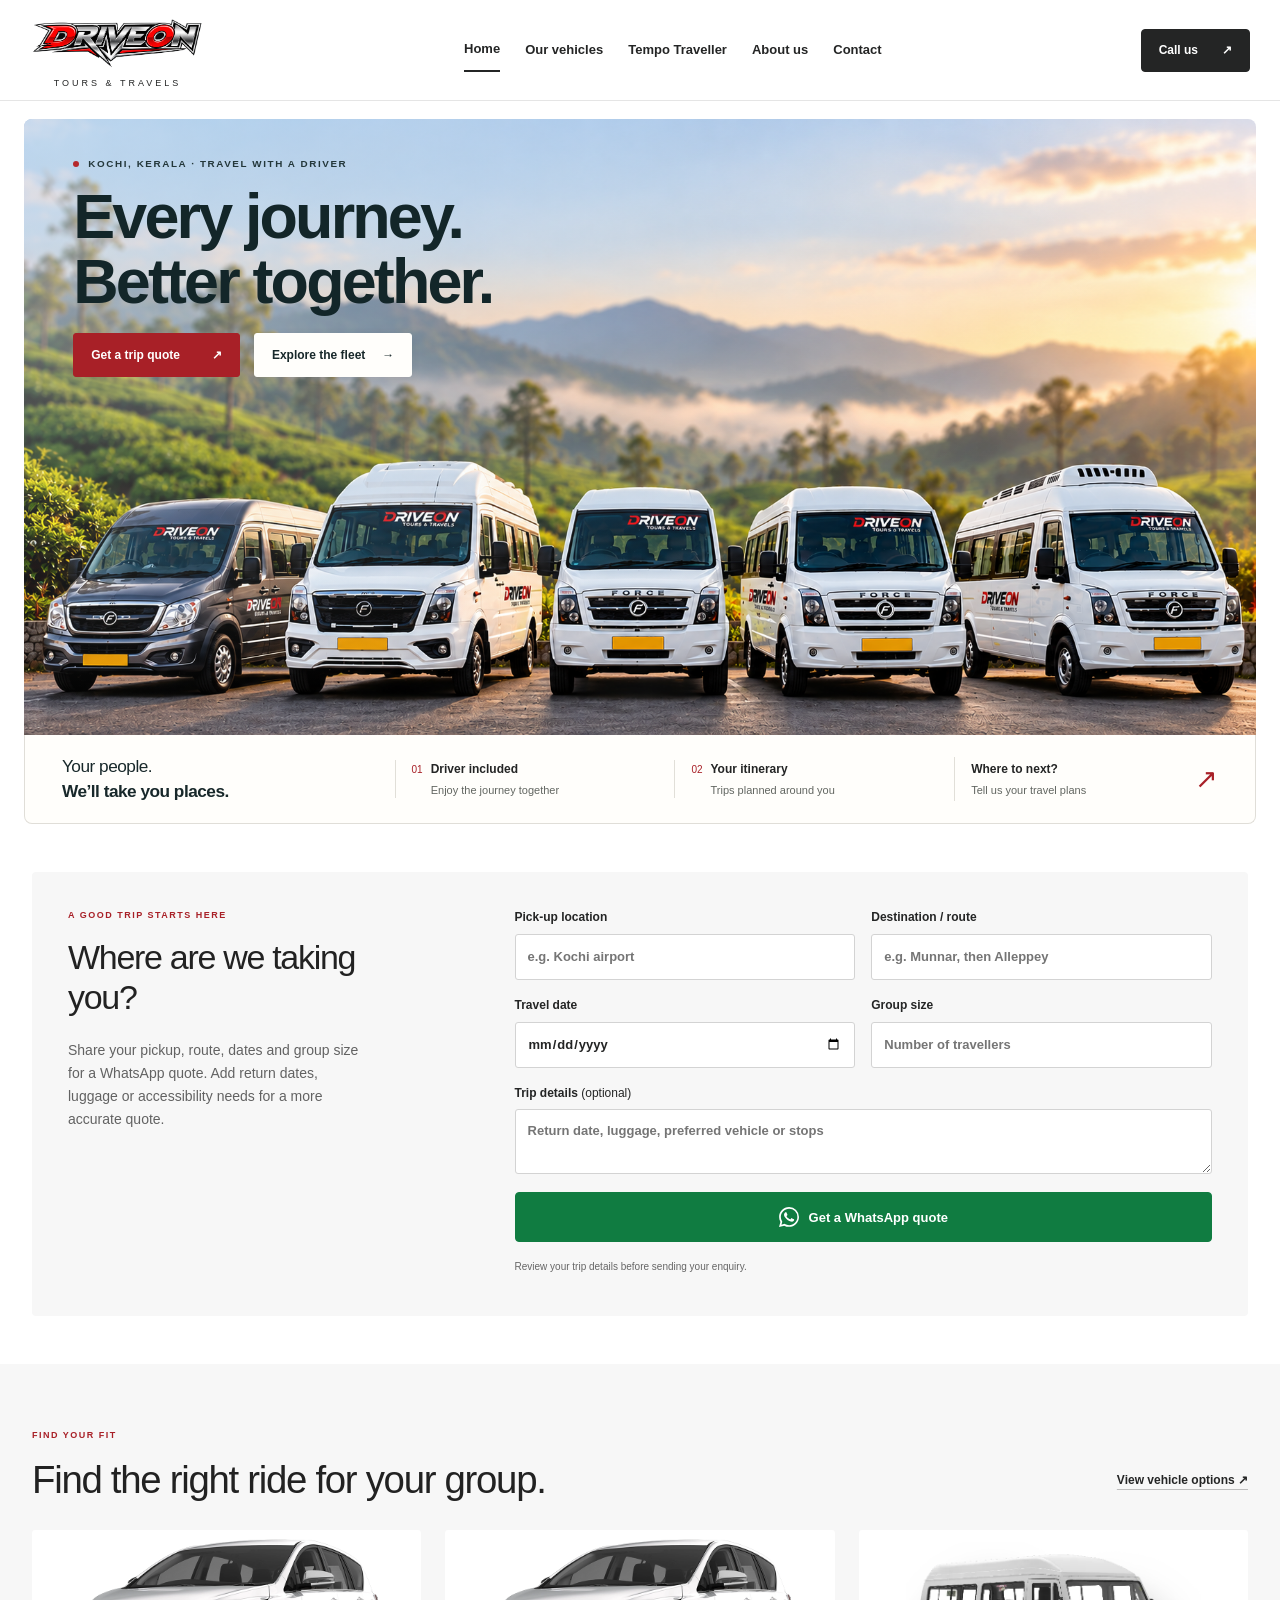
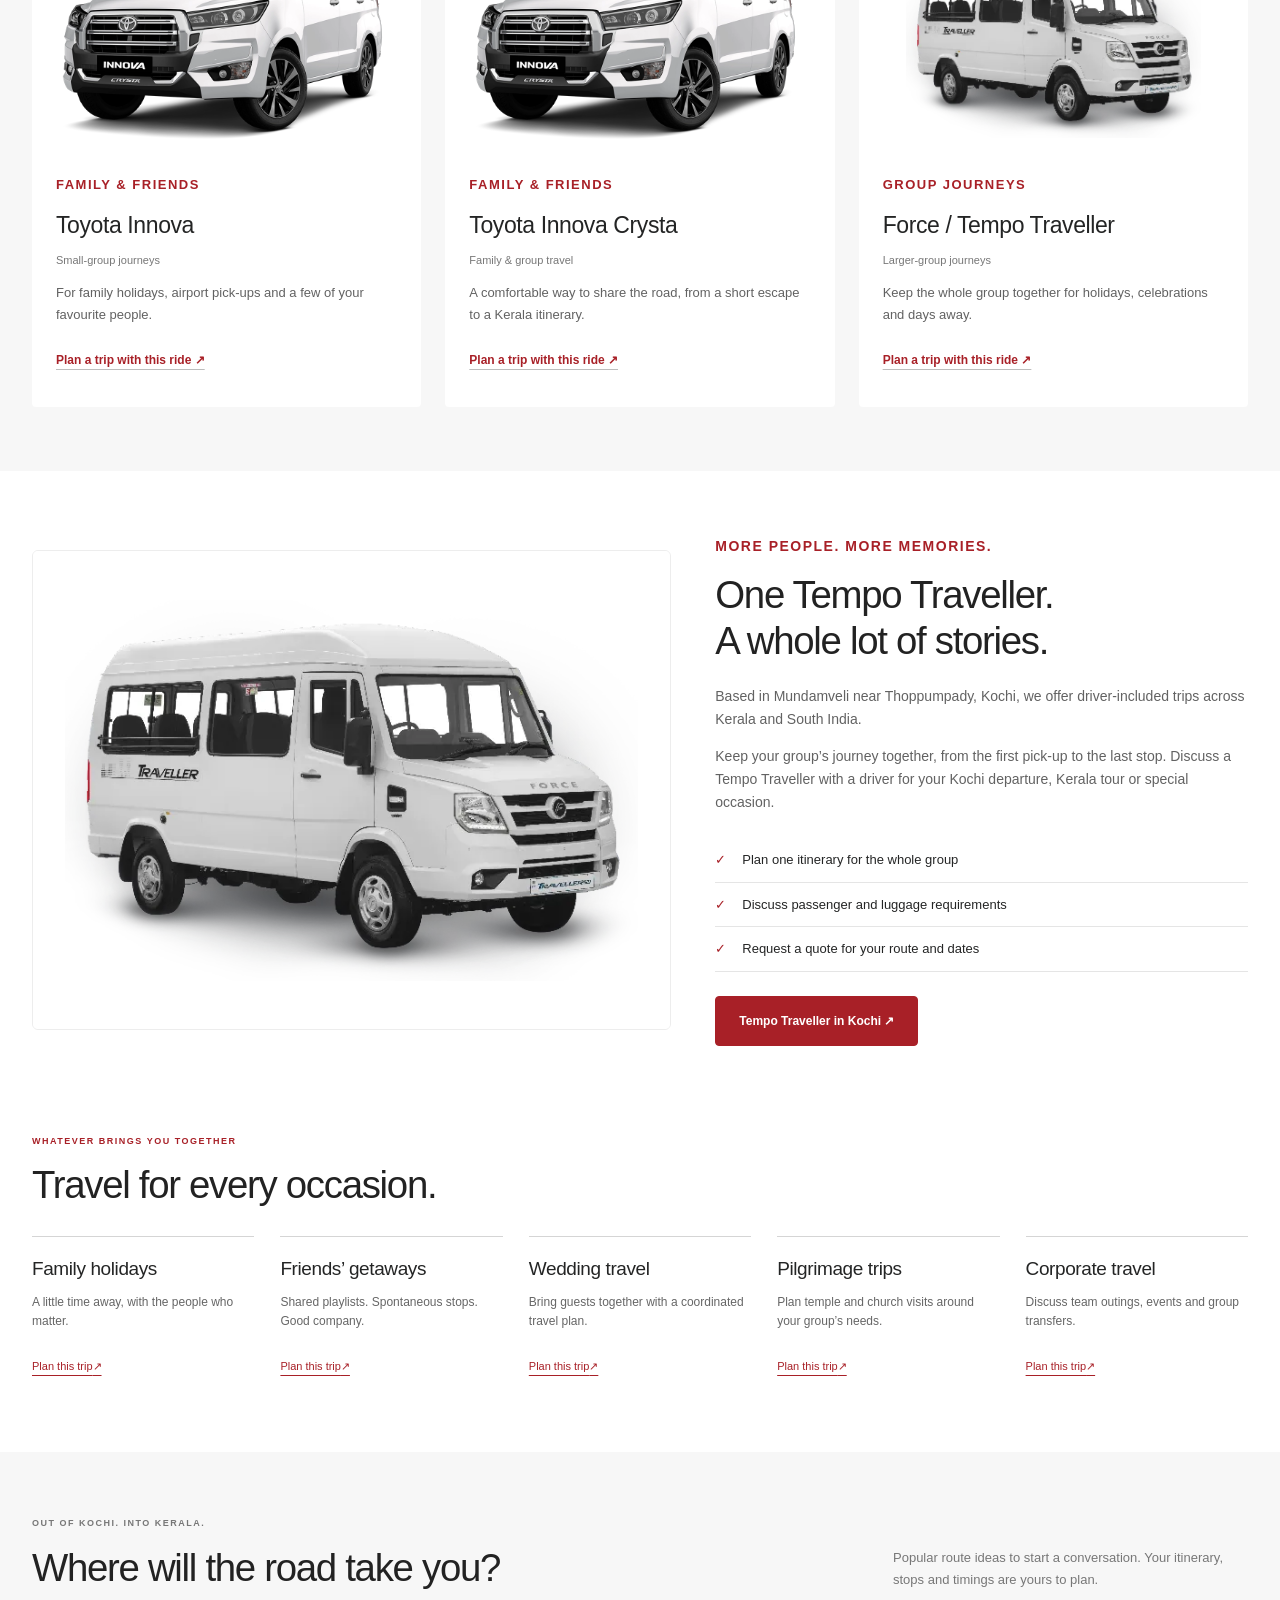
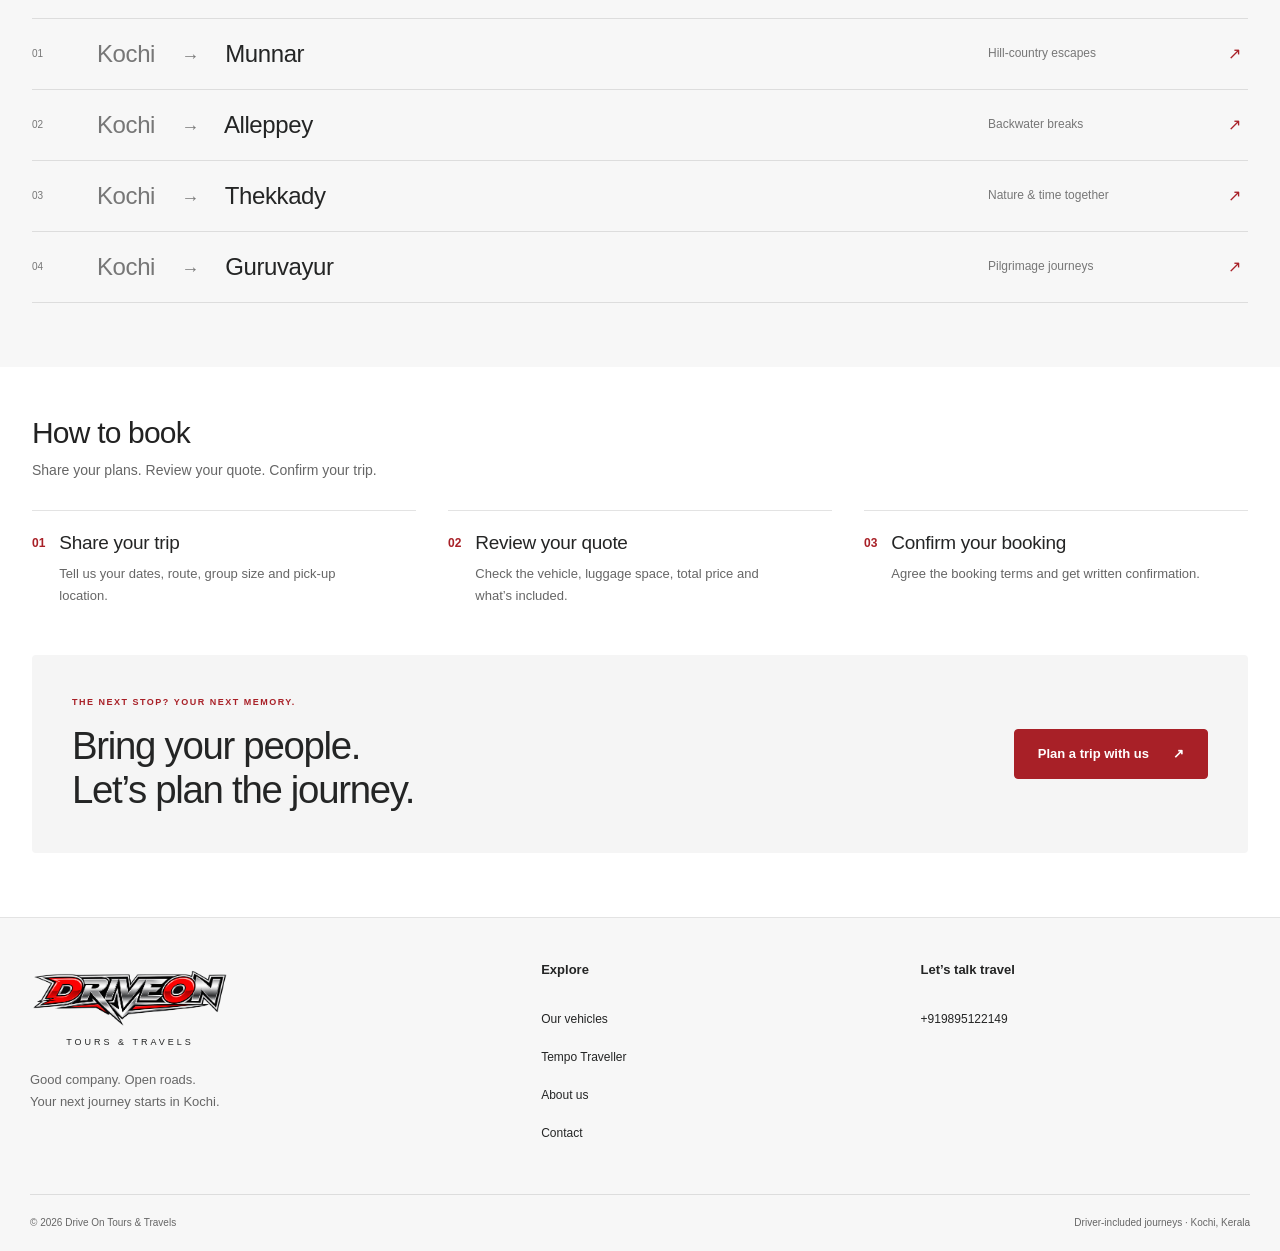
==== index.html @ f736631a "Restore branded homepage headline" ====
<!doctype html>
<html lang="en-IN"><head><meta charset="utf-8"><meta name="viewport" content="width=device-width, initial-scale=1"><title>Group Travel with a Driver in Kochi | Drive On Tours &amp; Travels</title><meta name="description" content="Drive On Tours &amp; Travels is based in Mundamveli near Thoppumpady, Kochi. Book driver-included trips and Tempo Traveller quotes across Kerala and South India."><meta name="theme-color" content="#242525"><meta property="og:type" content="website"><meta property="og:title" content="Drive On Tours & Travels | Driver-Included Trips from Kochi"><meta property="og:description" content="Plan driver-included trips from Kochi with Drive On Tours & Travels. Explore vehicle options, Tempo Traveller enquiries and Kerala group itineraries."><link rel="canonical" href="https://driveonkerala.com/"><meta property="og:url" content="https://driveonkerala.com/"><script type="application/ld+json">{"@context":"https://schema.org","@type":"LocalBusiness","name":"Drive On Tours & Travels","url":"https://driveonkerala.com/","telephone":"+919895122149","logo":"https://driveonkerala.com/assets/images/logo/driveonlogo.png","address":{"@type":"PostalAddress","addressLocality":"Mundamveli, Kochi","addressRegion":"Kerala","addressCountry":"IN"},"areaServed":[{"@type":"AdministrativeArea","name":"Kerala"},{"@type":"Place","name":"South India"}]}</script><link rel="stylesheet" href="assets/css/styles.css?v=20261004-cleanup"><link rel="stylesheet" href="assets/css/home.css"><script src="assets/js/main.js?v=whatsapp-quote" defer></script></head><body class="home-page"><a class="skip-link" href="#main">Skip to content</a><header class="site-header"><div class="container header-inner"><a class="brand" href="index.html" aria-label="Drive On Tours and Travels home"><img class="brand-logo" src="assets/images/logo/driveonlogo.png" width="2172" height="724" alt="Drive On"><span class="brand-sub">TOURS &amp; TRAVELS</span></a><button class="menu-toggle" type="button" aria-expanded="false" aria-controls="navigation" hidden>Menu <span aria-hidden="true">☰</span></button><nav id="navigation" aria-label="Main navigation"><a href="index.html" aria-current="page">Home</a><a href="vehicles.html">Our vehicles</a><a href="tempo-traveller-kochi.html">Tempo Traveller</a><a href="about.html">About us</a><a href="contact.html">Contact</a></nav><a href="tel:+919895122149" class="button header-cta header-call" data-event="phone_click" data-phone>Call us <span aria-hidden="true">↗</span></a></div></header><main id="main"><section class="panorama-hero" aria-labelledby="hero-heading"><div class="panorama-scene"><img class="panorama-image" src="assets/images/fleet/heroimagedriveon.png" width="1774" height="887" alt="Five Drive On branded Traveller vans lined up against tea-covered hills at sunrise" loading="eager" fetchpriority="high" decoding="async"><div class="panorama-copy"><p class="panorama-eyebrow"><span aria-hidden="true"></span> KOCHI, KERALA · TRAVEL WITH A DRIVER</p><h1 id="hero-heading">Every journey.<br>Better together.</h1><div class="panorama-actions"><a class="button" href="#quote">Get a trip quote <span aria-hidden="true">↗</span></a><a href="vehicles.html" class="panorama-fleet-link">Explore the fleet <span aria-hidden="true">→</span></a></div></div></div><div class="panorama-service-bar"><div class="panorama-statement">Your people.<br><strong>We’ll take you places.</strong></div><div class="panorama-service"><span class="panorama-service-index" aria-hidden="true">01</span><div><strong>Driver included</strong><span>Enjoy the journey together</span></div></div><div class="panorama-service"><span class="panorama-service-index" aria-hidden="true">02</span><div><strong>Your itinerary</strong><span>Trips planned around you</span></div></div><a class="panorama-service panorama-enquiry" href="#quote"><span><strong>Where to next?</strong><span>Tell us your travel plans</span></span><span aria-hidden="true">↗</span></a></div></section><div class="container quote-wrap"><section class="quote-panel" id="quote" aria-labelledby="quote-title"><div><p class="eyebrow">A good trip starts here</p><h2 id="quote-title">Where are we taking you?</h2><p>Share your pickup, route, dates and group size for a WhatsApp quote. Add return dates, luggage or accessibility needs for a more accurate quote.</p></div><form action="contact.html#contact-details" method="get" data-quote-form><div class="form-grid"><label>Pick-up location<input name="pickup" autocomplete="off" placeholder="e.g. Kochi airport" maxlength="160" required></label><label>Destination / route<input name="destination" placeholder="e.g. Munnar, then Alleppey" maxlength="200" required></label><label>Travel date<input type="date" name="date" required></label><label>Group size<input type="number" name="passengers" min="1" max="100" placeholder="Number of travellers" required></label></div><label class="wide-label">Trip details <span>(optional)</span><textarea name="details" rows="2" maxlength="600" placeholder="Return date, luggage, preferred vehicle or stops"></textarea></label><button class="button" type="submit" disabled data-quote-submit><svg class="whatsapp-icon" viewBox="0 0 24 24" width="20" height="20" fill="currentColor" aria-hidden="true" focusable="false"><path d="M20.52 3.48A11.86 11.86 0 0 0 12.05 0C5.47 0 .12 5.35.12 11.93c0 2.1.55 4.16 1.6 5.97L.02 24l6.25-1.64a11.9 11.9 0 0 0 5.77 1.47h.01c6.58 0 11.93-5.35 11.94-11.93a11.85 11.85 0 0 0-3.47-8.42ZM12.05 21.8a9.86 9.86 0 0 1-5.03-1.38l-.36-.21-3.71.97.99-3.62-.24-.38a9.88 9.88 0 0 1-1.51-5.25c0-5.47 4.45-9.92 9.93-9.92a9.85 9.85 0 0 1 7.02 2.91 9.85 9.85 0 0 1 2.9 7.02c0 5.47-4.45 9.92-9.99 9.86Zm5.44-7.43c-.3-.15-1.76-.87-2.03-.97-.27-.1-.47-.15-.67.15-.2.3-.77.97-.94 1.17-.17.2-.35.22-.65.07-.3-.15-1.26-.46-2.39-1.47-.89-.79-1.48-1.77-1.65-2.07-.17-.3-.02-.46.13-.61.13-.13.3-.35.45-.52.15-.17.2-.3.3-.5.1-.2.05-.37-.03-.52-.07-.15-.67-1.61-.91-2.2-.24-.58-.48-.5-.67-.51h-.57c-.2 0-.52.07-.8.37-.27.3-1.04 1.02-1.04 2.48s1.07 2.87 1.22 3.07c.15.2 2.1 3.2 5.08 4.49.71.3 1.27.49 1.7.63.72.23 1.37.2 1.88.12.57-.09 1.76-.72 2.01-1.41.25-.69.25-1.29.17-1.41-.07-.12-.27-.2-.57-.35Z"/></svg><span>Get a WhatsApp quote</span></button><p class="form-note">Review your trip details before sending your enquiry.</p><p class="form-note" data-quote-status role="status">For a trip quote, <a href="tel:+919895122149" data-phone data-event="phone_click">call +91 98951 22149</a>.</p><noscript><p>Call <a href="tel:+919895122149">+91 98951 22149</a> to discuss your trip.</p></noscript></form></section></div><section class="section section-tinted"><div class="container"><div class="section-heading"><div><p class="eyebrow">Find your fit</p><h2>Find the right ride for your group.</h2></div><a class="text-link" href="vehicles.html">View vehicle options ↗</a></div><div class="vehicle-grid"><article class="vehicle-card"><figure class="catalog-photo catalog-crysta"><img src="assets/images/fleet/crysta-catalog.webp" width="1600" height="600" alt="White Toyota Innova Crysta in a front three-quarter view" loading="lazy" decoding="async"></figure><div class="card-body"><p class="eyebrow">FAMILY &amp; FRIENDS</p><h3>Toyota Innova</h3><p class="fleet-spec">Small-group journeys</p><p>For family holidays, airport pick-ups and a few of your favourite people.</p><a class="text-link" href="contact.html#quote" data-event="vehicle_quote_click" data-vehicle="Toyota Innova">Plan a trip with this ride ↗</a></div></article><article class="vehicle-card"><figure class="catalog-photo catalog-crysta"><img src="assets/images/fleet/crysta-catalog.webp" width="1600" height="600" alt="White Toyota Innova Crysta" loading="lazy" decoding="async"></figure><div class="card-body"><p class="eyebrow">FAMILY &amp; FRIENDS</p><h3>Toyota Innova Crysta</h3><p class="fleet-spec">Family &amp; group travel</p><p>A comfortable way to share the road, from a short escape to a Kerala itinerary.</p><a class="text-link" href="contact.html#quote" data-event="vehicle_quote_click" data-vehicle="Toyota Innova Crysta">Plan a trip with this ride ↗</a></div></article><article class="vehicle-card"><figure class="catalog-photo catalog-traveller"><img src="assets/images/fleet/traveller-studio.webp" width="640" height="420" alt="White Force Traveller" loading="lazy" decoding="async"></figure><div class="card-body"><p class="eyebrow">GROUP JOURNEYS</p><h3>Force / Tempo Traveller</h3><p class="fleet-spec">Larger-group journeys</p><p>Keep the whole group together for holidays, celebrations and days away.</p><a class="text-link" href="tempo-traveller-kochi.html" data-event="vehicle_quote_click" data-vehicle="Force / Tempo Traveller">Plan a trip with this ride ↗</a></div></article></div></div></section><section class="section container feature"><div class="feature-visual"><figure class="journey-photo"><img src="assets/images/fleet/traveller-studio.webp" width="640" height="420" alt="White Force Traveller" loading="lazy" decoding="async"></figure></div><div class="feature-copy"><p class="eyebrow">More people. More memories.</p><h2>One Tempo Traveller.<br>A whole lot of stories.</h2><p>Based in Mundamveli near Thoppumpady, Kochi, we offer driver-included trips across Kerala and South India.</p><p>Keep your group’s journey together, from the first pick-up to the last stop. Discuss a Tempo Traveller with a driver for your Kochi departure, Kerala tour or special occasion.</p><ul class="check-list"><li>Plan one itinerary for the whole group</li><li>Discuss passenger and luggage requirements</li><li>Request a quote for your route and dates</li></ul><a class="button" href="tempo-traveller-kochi.html">Tempo Traveller in Kochi ↗</a></div></section><section class="section container"><div class="section-heading"><div><p class="eyebrow">Whatever brings you together</p><h2>Travel for every occasion.</h2></div></div><div class="use-grid"><article><h3>Family holidays</h3><p>A little time away, with the people who matter.</p><a href="contact.html#quote">Plan this trip <span aria-hidden="true">↗</span></a></article><article><h3>Friends’ getaways</h3><p>Shared playlists. Spontaneous stops. Good company.</p><a href="contact.html#quote">Plan this trip <span aria-hidden="true">↗</span></a></article><article><h3>Wedding travel</h3><p>Bring guests together with a coordinated travel plan.</p><a href="contact.html#quote">Plan this trip <span aria-hidden="true">↗</span></a></article><article><h3>Pilgrimage trips</h3><p>Plan temple and church visits around your group’s needs.</p><a href="contact.html#quote">Plan this trip <span aria-hidden="true">↗</span></a></article><article><h3>Corporate travel</h3><p>Discuss team outings, events and group transfers.</p><a href="contact.html#quote">Plan this trip <span aria-hidden="true">↗</span></a></article></div></section><section class="section routes-section"><div class="container"><div class="section-heading"><div><p class="eyebrow">Out of Kochi. Into Kerala.</p><h2>Where will the road take you?</h2></div><p>Popular route ideas to start a conversation. Your itinerary, stops and timings are yours to plan.</p></div><div class="route-list"><a href="contact.html#quote"><span class="route-index">01</span><h3><span>Kochi</span> <span aria-hidden="true">→</span> Munnar</h3><p>Hill-country escapes</p><span aria-hidden="true">↗</span></a><a href="contact.html#quote"><span class="route-index">02</span><h3><span>Kochi</span> <span aria-hidden="true">→</span> Alleppey</h3><p>Backwater breaks</p><span aria-hidden="true">↗</span></a><a href="contact.html#quote"><span class="route-index">03</span><h3><span>Kochi</span> <span aria-hidden="true">→</span> Thekkady</h3><p>Nature &amp; time together</p><span aria-hidden="true">↗</span></a><a href="contact.html#quote"><span class="route-index">04</span><h3><span>Kochi</span> <span aria-hidden="true">→</span> Guruvayur</h3><p>Pilgrimage journeys</p><span aria-hidden="true">↗</span></a></div></div></section><section class="section container booking-simple" aria-labelledby="booking-heading"><div class="booking-heading"><h2 id="booking-heading">How to book</h2><p>Share your plans. Review your quote. Confirm your trip.</p></div><ol class="booking-flow"><li><span aria-hidden="true">01</span><div><h3>Share your trip</h3><p>Tell us your dates, route, group size and pick-up location.</p></div></li><li><span aria-hidden="true">02</span><div><h3>Review your quote</h3><p>Check the vehicle, luggage space, total price and what’s included.</p></div></li><li><span aria-hidden="true">03</span><div><h3>Confirm your booking</h3><p>Agree the booking terms and get written confirmation.</p></div></li></ol></section><!-- TODO: Add verified business credentials and genuine reviews when supplied. --><section class="final-cta container"><div><p class="eyebrow">The next stop? Your next memory.</p><h2>Bring your people.<br>Let’s plan the journey.</h2></div><a class="button" href="contact.html#quote" data-whatsapp data-event="whatsapp_click">Plan a trip with us <span aria-hidden="true">↗</span></a></section></main><footer class="site-footer"><div class="container footer-grid"><div><a href="index.html" class="brand footer-brand"><img class="brand-logo" src="assets/images/logo/driveonlogo.png" width="2172" height="724" alt="Drive On"><span class="brand-sub">TOURS &amp; TRAVELS</span></a><p>Good company. Open roads.<br>Your next journey starts in Kochi.</p></div><div><h2>Explore</h2><a href="vehicles.html">Our vehicles</a><a href="tempo-traveller-kochi.html">Tempo Traveller</a><a href="about.html">About us</a><a href="contact.html">Contact</a></div><div><h2>Let’s talk travel</h2><a href="tel:+919895122149" data-phone data-event="phone_click"><span data-business="phone">+919895122149</span></a></div></div><div class="container footer-bottom"><span>© 2026 Drive On Tours &amp; Travels</span><span>Driver-included journeys · Kochi, Kerala</span></div></footer></body></html>
---- assets/css/styles.css ----
/* System fonts and no external requests keep the first render light. */
:root{--ink:#242525;--muted:#606060;--paper:#faf8f5;--white:#fffefb;--line:#dedbd7;--orange:#f0c3b6;--soft:#f0eae4;--radius:8px}*{box-sizing:border-box}html{scroll-behavior:smooth;scroll-padding-top:110px}body{margin:0;background:var(--paper);color:var(--ink);font-family:Arial,Helvetica,sans-serif;line-height:1.65}a{color:inherit;text-underline-offset:5px}button,input,textarea{font:inherit}a,button,input,textarea,summary{-webkit-tap-highlight-color:transparent}a:focus-visible,button:focus-visible,input:focus-visible,textarea:focus-visible,summary:focus-visible{outline:3px solid #b31c20;outline-offset:5px}.container{width:min(1220px,calc(100% - 48px));margin-inline:auto}.skip-link{position:fixed;top:-100px;left:16px;padding:12px;background:var(--ink);color:white;z-index:20}.skip-link:focus{top:12px}.site-header{position:sticky;top:0;background:rgba(250,248,245,.98);z-index:10;border-bottom:1px solid var(--line)}.header-inner{min-height:100px;display:flex;align-items:center;justify-content:space-between;gap:28px}.brand{display:inline-flex;flex-direction:column;text-decoration:none;line-height:1}.brand-name{font-size:29px;font-weight:900;letter-spacing:-1.8px}.brand-name>span:first-child{font-weight:400}.brand-arrow{color:#bb2529;margin-left:4px}.brand-sub{font-size:9px;letter-spacing:3px;margin-top:9px}.header-inner nav{display:flex;gap:25px;align-items:center;font-size:13px;font-weight:600}.header-inner nav a{text-decoration:none;padding:10px 0}.header-inner nav a[aria-current]{border-bottom:2px solid var(--ink)}.button{display:inline-flex;align-items:center;justify-content:center;gap:24px;background:var(--ink);color:white;min-height:50px;padding:13px 23px;border:1px solid var(--ink);border-radius:4px;text-decoration:none;font-size:14px;font-weight:600;cursor:pointer;line-height:1.5}.button:hover{background:#444444}.button:disabled{cursor:not-allowed;background:#dce2d9;color:#3c5245;border-color:#bdc8bc}.header-cta{min-height:43px;padding:10px 17px;font-size:12px}.menu-toggle{display:none;background:transparent;border:1px solid var(--line);padding:10px;border-radius:4px;color:var(--ink)}.hero{display:grid;grid-template-columns:1fr 1fr;gap:64px;padding-block:74px 70px;align-items:center}.eyebrow{font-size:10px;font-weight:700;letter-spacing:2px;text-transform:uppercase;margin:0 0 18px}.status-dot{display:inline-block;width:7px;height:7px;background:#bb2529;border-radius:50%;margin-right:7px}h1,h2,h3,p{margin-top:0}h1{font-size:clamp(46px,5.1vw,72px);line-height:1.04;letter-spacing:-3px;font-weight:500;margin-bottom:25px}h1 em,h2 em{font-family:Georgia,serif;font-weight:400;color:#bb2529}h2{font-size:clamp(30px,3vw,42px);line-height:1.17;font-weight:500;letter-spacing:-1.5px;margin-bottom:22px}h3{font-size:21px;line-height:1.25;letter-spacing:-.4px;font-weight:500;margin-bottom:12px}p{font-size:15px;color:var(--muted)}.hero-description{max-width:470px;font-size:16px;line-height:1.8}.hero-actions{display:flex;align-items:center;gap:27px;margin-top:29px}.text-link{font-size:13px;text-decoration:none;border-bottom:1px solid currentColor;padding-block:5px;display:inline-block;font-weight:600}.hero-footnote{font-size:11px;margin:26px 0 0}.hero-footnote span{margin:0 10px;color:#9b5733}.hero-art{background:#e9e5e0;border-radius:120px 8px 8px 8px;padding:32px 28px 24px;min-width:0}.journey-top{display:flex;justify-content:space-between;gap:16px;padding:17px 0 25px 35px;font-size:8px;font-weight:bold;letter-spacing:1.3px}.photo-placeholder{min-height:235px;background:repeating-linear-gradient(135deg,transparent,transparent 18px,rgba(25,60,52,.03) 18px,rgba(25,60,52,.03) 19px),#eae7e2;display:flex;flex-direction:column;align-items:center;justify-content:center;padding:30px;text-align:center;border:1px dashed #a8b4a5;color:#555555;gap:8px}.photo-placeholder>span:not(.photo-symbol){font-size:14px;font-weight:600}.photo-placeholder small{font-size:11px}.photo-symbol{font-family:Georgia,serif;font-size:52px;line-height:1;margin-bottom:12px;font-weight:400;color:#77716c}.hero-photo{min-height:285px;border-radius:80px 4px 4px 4px}.journey-bottom{display:flex;align-items:center;gap:15px;margin-top:25px}.journey-bottom small{display:block;font-size:8px;letter-spacing:1.5px;margin-bottom:4px}.journey-bottom strong{font-weight:500;font-size:17px}.journey-bottom>span:last-child{margin-left:auto;font-size:30px}.route-dot{height:12px;width:12px;outline:1px solid var(--ink);outline-offset:5px;border-radius:50%;background:var(--ink);margin:7px}.trip-strip{border-block:1px solid var(--line);background:#f0ece7}.trip-strip .container{display:flex;justify-content:space-between;gap:24px;padding-block:19px;font-size:12px}.trip-strip span:first-child{font-family:Georgia,serif;font-style:italic;font-size:16px}.quote-wrap{padding-top:60px}.quote-panel{padding:36px;background:var(--white);border:1px solid var(--line);border-radius:var(--radius);display:grid;grid-template-columns:.8fr 1.3fr;gap:50px;box-shadow:0 12px 35px #24252505}.quote-panel h2{font-size:32px}.form-grid{display:grid;grid-template-columns:1fr 1fr;gap:16px}label{display:flex;flex-direction:column;font-size:12px;font-weight:600;gap:6px}.wide-label{margin-top:16px}.wide-label span{font-weight:400;display:contents}input,textarea{width:100%;min-width:0;background:var(--paper);border:1px solid #b7c2b5;border-radius:3px;padding:10px 12px;color:var(--ink);font-size:14px;min-height:45px}textarea{resize:vertical}form .button{margin-top:18px;width:100%}.form-note,.small-note,.todo{font-size:11px;line-height:1.7;margin-top:16px}.form-note{margin-bottom:5px}.setup-note{font-size:11px;padding:9px 12px;background:#f5e9d9;border-radius:3px;margin-bottom:0;color:#70451e}.section{padding-block:80px}.section-heading{display:flex;justify-content:space-between;align-items:end;gap:40px;margin-bottom:34px}.section-heading h2{margin-bottom:0}.section-heading>p{max-width:355px;font-size:13px;margin:0}.group-grid,.vehicle-grid,.three-grid{display:grid;grid-template-columns:repeat(3,1fr);gap:22px}.group-card{display:block;border:1px solid var(--line);padding:28px;text-decoration:none;background:var(--white);border-radius:var(--radius)}.card-number{font-size:9px;letter-spacing:1.4px;display:block;margin-bottom:38px}.group-card h3{font-size:27px;max-width:230px}.group-card p{font-size:12px}.accent-card{background:var(--ink);color:white;border-color:var(--ink)}.accent-card p{color:#d4decf}.section-tinted{background:#f0ece7}.vehicle-card{background:var(--white);border:1px solid var(--line);border-radius:var(--radius);overflow:hidden}.vehicle-card .photo-placeholder{min-height:200px;border-width:0 0 1px}.card-body{padding:25px}.card-body p{font-size:13px}.card-body .eyebrow{font-size:9px}.card-body .todo{font-size:10px}.feature{display:grid;grid-template-columns:1fr 1fr;gap:68px;align-items:center}.feature-visual .photo-placeholder{min-height:365px;border-radius:6px 90px 6px 6px}.check-list{list-style:none;padding:0;margin:24px 0}.check-list li{padding:11px 0 11px 27px;font-size:14px;position:relative;border-bottom:1px solid var(--line)}.check-list li:before{content:'✓';position:absolute;left:0}.use-grid{display:grid;grid-template-columns:repeat(5,1fr);gap:25px}.use-grid article{border-top:1px solid #aab8a5;padding-top:24px}.use-icon{font-family:Georgia,serif;font-size:27px;color:#bb2529;display:block;margin-bottom:22px}.use-grid h3{font-size:19px}.use-grid p{font-size:12px}.use-grid a{font-size:11px}.routes-section{background:var(--ink);color:var(--paper)}.routes-section p{color:#c2d0c4}.route-list>a{display:grid;grid-template-columns:45px 1fr 220px 20px;align-items:center;gap:20px;border-top:1px solid #526b5f;padding:24px 0;text-decoration:none}.route-list>a:last-child{border-bottom:1px solid #526b5f}.route-index{font-size:10px;color:#c2d0c4}.route-list h3{margin:0;font-size:26px}.route-list h3 span{color:#aabdad}.route-list h3 span:nth-child(2){margin:0 20px;font-size:18px}.route-list p{font-size:12px;margin:0}.info-card{border:1px solid var(--line);border-radius:var(--radius);padding:28px}.info-card p:last-child{margin-bottom:0}.info-card h2{font-size:27px}.booking{border-top:1px solid var(--line);display:grid;grid-template-columns:1fr 1.4fr;gap:70px}.steps{list-style:none;counter-reset:steps;padding:0;margin:0}.steps li{counter-increment:steps;position:relative;padding:0 0 25px 65px}.steps li:before{content:'0' counter(steps);position:absolute;left:0;top:0;border:1px solid #adbaa8;border-radius:50%;width:36px;height:36px;display:grid;place-items:center;font-size:11px}.steps h3{margin-bottom:8px}.steps p{font-size:13px}.final-cta{background:var(--orange);border-radius:var(--radius);padding:45px 50px;display:flex;align-items:center;justify-content:space-between;gap:30px;margin-bottom:80px}.final-cta h2{margin:0}.site-footer{background:#eeebe6;padding-top:55px}.footer-grid{display:grid;grid-template-columns:1.4fr 1fr 1fr;gap:50px}.footer-grid>div{display:flex;flex-direction:column;align-items:start;gap:10px}.footer-grid h2{font-size:14px;letter-spacing:0;font-weight:600}.footer-grid a:not(.brand),.footer-grid span[data-business]{font-size:12px}.footer-grid p{font-size:13px;margin:12px 0 0}.footer-grid small{font-size:10px;color:var(--muted)}.footer-bottom{border-top:1px solid #c7d0c0;display:flex;justify-content:space-between;gap:20px;margin-top:42px;padding-block:20px;font-size:10px}.page-intro{padding-block:70px 50px}.page-intro h1{font-size:clamp(42px,5vw,65px)}.page-intro>p:last-child{max-width:660px;font-size:17px}.compact{padding-top:10px}.two-grid{display:grid;grid-template-columns:1fr 1fr;gap:70px}.faq{max-width:900px}.faq details{border-bottom:1px solid var(--line);padding-block:20px}.faq summary{cursor:pointer;font-size:17px;font-weight:600;padding:5px}.faq details p{padding-top:16px;margin-bottom:0}.contact-list dt{font-size:11px;text-transform:uppercase;letter-spacing:1px;margin-top:20px}.contact-list dd{margin:5px 0;font-size:15px}[hidden]{display:none!important}
@media(min-width:901px){.header-inner nav[hidden]{display:flex!important}}
@media(max-width:1050px){.header-inner{gap:18px}.header-inner nav{gap:15px}.header-cta{display:none}.hero{gap:30px}.use-grid{gap:17px}.container{width:calc(100% - 40px)}}
@media(max-width:900px){.header-inner{flex-wrap:wrap;padding-block:18px;min-height:85px}.menu-toggle:not([hidden]){display:block}.header-inner nav{width:100%;flex-wrap:wrap;gap:12px 22px;order:3}.hero{padding-block:48px;gap:30px}.hero-art{padding:25px 20px}.journey-top{padding-left:20px;flex-direction:column;gap:3px}.hero-photo{min-height:270px}.hero-actions{flex-wrap:wrap;gap:18px}.hero-footnote{font-size:10px}.quote-panel{gap:24px;grid-template-columns:1fr;padding:28px}.quote-panel>div p{margin-bottom:0}.use-grid{grid-template-columns:repeat(3,1fr)}.group-grid,.vehicle-grid{gap:14px}.group-card,.card-body{padding:20px}.group-card h3{font-size:23px}.feature{gap:32px}.feature-visual .photo-placeholder{min-height:340px}.trip-strip .container{flex-wrap:wrap;gap:8px 25px}.section{padding-block:58px}.two-grid{gap:35px}}
@media(max-width:640px){.container{width:calc(100% - 36px)}.brand-name{font-size:25px}.brand-sub{font-size:8px}.hero{grid-template-columns:1fr;padding-top:37px;gap:35px}h1{font-size:52px;letter-spacing:-2.7px}.hero-description{font-size:15px}.hero-art{border-radius:75px 6px 6px 6px}.journey-top{flex-direction:row;padding:7px 0 15px 28px;font-size:7px}.hero-photo{min-height:215px;border-radius:50px 4px 4px 4px}.journey-bottom strong{font-size:15px}.trip-strip .container{font-size:10px;justify-content:start}.trip-strip span:first-child{width:100%;font-size:15px}.quote-wrap{padding-top:35px}.quote-panel{padding:23px 19px}.quote-panel h2{font-size:29px}.form-grid{gap:13px;grid-template-columns:1fr}input,textarea{font-size:16px}.section-heading{display:block;margin-bottom:26px}.section-heading>p,.section-heading>.text-link{margin-top:18px}.group-grid,.vehicle-grid,.three-grid,.feature,.two-grid,.booking{grid-template-columns:1fr}.group-card{padding:25px}.card-number{margin-bottom:23px}.group-card h3{max-width:none;font-size:26px}.group-card p{margin-bottom:8px}.vehicle-card .photo-placeholder{min-height:200px}.card-body{padding:25px}.feature{gap:30px}.feature-visual .photo-placeholder{min-height:240px}.use-grid{grid-template-columns:1fr 1fr;gap:28px 20px}.use-grid h3{font-size:19px}.route-list>a{grid-template-columns:25px 1fr 15px;gap:10px;padding-block:20px}.route-list h3{font-size:21px}.route-list h3 span:nth-child(2){margin:0 8px;font-size:15px}.route-list p{grid-column:2;grid-row:2}.route-list>a>span:last-child{grid-column:3;grid-row:1}.booking{gap:25px}.final-cta{flex-direction:column;align-items:start;padding:32px 25px;margin-bottom:48px}.final-cta h2{font-size:32px}.footer-grid{grid-template-columns:1fr 1fr;gap:30px 20px}.footer-grid>div:first-child{grid-column:1/-1}.footer-grid span{overflow-wrap:anywhere}.footer-bottom{flex-direction:column;gap:5px}.page-intro{padding-block:40px 25px}.page-intro h1{font-size:44px}.page-intro>p:last-child{font-size:15px}.compact{padding-top:10px}.contact-list dd{overflow-wrap:anywhere}}
@media(prefers-reduced-motion:reduce){html{scroll-behavior:auto}}

.brand-logo{display:block;width:175px;height:auto;aspect-ratio:3/1;object-fit:contain}.brand-sub{align-self:center;letter-spacing:3px}.footer-brand .brand-logo{width:200px}@media(max-width:640px){.brand-logo{width:150px}}

/* Actual fleet material and explicitly labelled licensed model references. */
.fleet-photo{margin:0;background:#eae7e2;overflow:hidden}.fleet-photo img{display:block;width:100%;height:auto}.fleet-photo figcaption{padding:12px 15px;font-size:10px;line-height:1.6;background:#f0ece7;color:#525252}.fleet-photo figcaption strong,.fleet-photo figcaption span{display:block}.fleet-photo figcaption strong{color:#242525;font-weight:600}.vehicle-card .fleet-photo img{aspect-ratio:1.433;object-fit:contain;background:#eae7e2}.hero-fleet-photo{border-radius:70px 4px 4px 4px}.hero-art{padding:25px 20px 20px}.hero-fleet-photo img{aspect-ratio:1.433;object-fit:contain}.feature-visual .actual-lineup{border-radius:5px}.feature-visual .actual-lineup img{padding-block:45px;background:#dedbd7}.fleet-spec{display:inline-block;font-size:11px!important;padding:6px 9px;background:#f6e4dc;color:#77352a;border-radius:3px}.actual-gallery{display:grid;grid-template-columns:1fr 1fr;gap:30px;align-items:start}.actual-gallery .info-card{margin-top:25px}.actual-collage img{width:100%;height:auto}.image-credits{border-top:1px solid var(--line)}.image-credits li{font-size:12px;margin-bottom:12px;overflow-wrap:anywhere}.image-credits>p{max-width:750px}@media(max-width:640px){.actual-gallery{grid-template-columns:1fr}.hero-fleet-photo{border-radius:40px 4px 4px 4px}.fleet-photo figcaption{font-size:11px}.feature-visual .actual-lineup img{padding-block:25px}}

.catalog-photo{margin:0;overflow:hidden;background:#fff;border-radius:5px}.catalog-photo img{display:block;width:100%;height:auto;object-fit:contain}.catalog-photo figcaption{padding:10px 15px;font-size:10px;line-height:1.5;color:#606060;background:#f3f0eb}.vehicle-card .catalog-photo img{height:230px;padding:12px}.vehicle-card .catalog-crysta img{width:150%;max-width:none;margin-left:-25%;padding:0}.catalog-hero img{aspect-ratio:1.3;object-fit:cover;object-position:80% center}.hero-art .catalog-hero{border-radius:70px 4px 4px 4px}.feature-visual .catalog-traveller img{height:350px;padding:25px}.feature .catalog-hero img{aspect-ratio:1.4}@media(max-width:640px){.catalog-hero img{aspect-ratio:1.2}.hero-art .catalog-hero{border-radius:40px 4px 4px 4px}.vehicle-card .catalog-photo img{height:230px}.feature-visual .catalog-traveller img{height:260px}}

/* Minimal editorial hero: one landscape photo, without decorative framing. */
.hero{grid-template-columns:.9fr 1.1fr;gap:48px;align-items:center}.hero-media{margin:0;min-width:0;align-self:center}.hero-media img{display:block;width:100%;height:auto;aspect-ratio:1.6;object-fit:cover;object-position:right center;border-radius:8px}.hero-media figcaption{margin-top:10px;font-size:10px;line-height:1.5;color:var(--muted)}@media(max-width:900px){.hero{gap:28px}.hero-media img{aspect-ratio:1.35}}@media(max-width:640px){.hero{grid-template-columns:1fr;gap:30px}.hero-media img{aspect-ratio:1.6;border-radius:6px}.hero-media figcaption{font-size:10px}}

/* Supplied Drive On hero with useful, restrained trip-planning overlays. */
.hero-showcase{position:relative;min-width:0;padding-bottom:28px}.hero-showcase .hero-media{overflow:hidden;border-radius:12px;background:#e7e9e2}.hero-showcase .hero-media img{width:100%;height:auto;aspect-ratio:2;object-fit:contain;border-radius:0}.hero-service-badge{position:absolute;left:16px;top:16px;display:inline-flex;align-items:center;gap:8px;background:#fffefbf2;color:#242525;border:1px solid #ffffff99;border-radius:30px;padding:8px 12px;font-size:11px;font-weight:600;box-shadow:0 3px 12px #00000010}.hero-trip-card{position:relative;margin:-10px 18px 0;display:flex;align-items:center;gap:12px;padding:17px 18px;text-decoration:none;border:1px solid #e4dfd8;border-radius:9px;background:#fffefb;box-shadow:0 12px 30px #24252510;transition:transform .18s ease,box-shadow .18s ease}.hero-trip-card:hover{transform:translateY(-3px);box-shadow:0 15px 32px #24252518}.hero-trip-icon{display:grid;place-items:center;flex:none;width:42px;height:42px;border-radius:50%;background:#f8ebe7;color:#bb2529}.hero-trip-card small{display:block;font-size:8px;letter-spacing:1.3px;color:#65615b;margin-bottom:4px}.hero-trip-card strong{display:block;font-size:16px;line-height:1.35;font-weight:600;letter-spacing:-.3px}.hero-trip-arrow{margin-left:auto;font-size:24px;color:#bb2529}@media(max-width:900px){.hero-service-badge{top:10px;left:10px;padding:6px 9px;font-size:10px}.hero-trip-card{margin:-6px 10px 0;padding:12px;gap:9px}.hero-trip-card strong{font-size:14px}.hero-trip-card small{font-size:7px;letter-spacing:.7px}.hero-trip-icon{width:34px;height:34px}}@media(max-width:640px){.hero-showcase{padding-bottom:5px}.hero-trip-card{margin:-6px 12px 0;padding:14px}.hero-trip-card small{font-size:8px}.hero-trip-card strong{font-size:15px}.hero-showcase .hero-media img{aspect-ratio:2}.hero-service-badge{font-size:10px}}@media(prefers-reduced-motion:reduce){.hero-trip-card{transition:none}}

/* Panoramic hero: open sky for type, uninterrupted fleet photograph. */
.panorama-hero{width:min(1480px,calc(100% - 48px));margin:26px auto 0;color:#18282a}.panorama-scene{position:relative;isolation:isolate;overflow:hidden;border-radius:8px 8px 0 0}.panorama-image{display:block;width:100%;height:auto;aspect-ratio:2;object-fit:contain}.panorama-scene:after{content:"";position:absolute;inset:0;z-index:1;pointer-events:none;background:radial-gradient(ellipse at 0% 0%,rgba(239,248,252,.65) 0%,rgba(239,248,252,.42) 23%,rgba(239,248,252,.16) 43%,rgba(239,248,252,0) 68%);height:100%}.panorama-copy{position:absolute;z-index:2;left:5%;top:7%;max-width:650px}.panorama-eyebrow{display:flex;align-items:center;gap:9px;font-size:10px;letter-spacing:1.6px;font-weight:700;margin:0 0 18px;color:#23373a}.panorama-eyebrow>span{height:6px;width:6px;border-radius:50%;background:#b5282c}.panorama-copy h1{font-family:Arial,Helvetica,sans-serif;font-size:clamp(44px,5.5vw,80px);font-weight:600;line-height:1.03;letter-spacing:-3.5px;margin:0 0 24px;color:#132629}.panorama-actions{display:flex;align-items:center;gap:26px}.panorama-actions .button{background:#a82027;border-color:#a82027;border-radius:3px;min-height:48px;padding:12px 22px;gap:32px;font-size:13px}.panorama-actions .button:hover{background:#881920;border-color:#881920}.panorama-fleet-link{display:inline-flex;align-items:center;gap:17px;font-size:12px;font-weight:600;text-decoration:none;min-height:44px;color:#152b2e}.panorama-fleet-link:hover{text-decoration:underline}.panorama-service-bar{display:grid;grid-template-columns:1.2fr 1fr 1fr 1fr;background:#fffefb;border:1px solid #e0ded8;border-top:0;border-radius:0 0 8px 8px;padding:28px 4%;gap:25px;align-items:center}.panorama-statement{font-size:18px;line-height:1.45;letter-spacing:-.5px}.panorama-statement strong{font-weight:600}.panorama-service{display:flex;gap:13px;align-items:center;border-left:1px solid #e1dfd8;padding-left:25px}.panorama-service-index{font-size:10px;color:#a82027;align-self:start;padding-top:2px}.panorama-service strong{display:block;font-weight:600;font-size:13px;line-height:1.5;color:#242525}.panorama-service div>span,.panorama-enquiry>span>span{display:block;font-size:11px;color:#626661;line-height:1.5;margin-top:4px}.panorama-enquiry{text-decoration:none;justify-content:space-between}.panorama-enquiry>span:last-child{font-size:27px;color:#a82027}.panorama-enquiry:hover strong{text-decoration:underline}@media(max-width:1100px){.panorama-copy{top:7%;left:4%}.panorama-copy h1{font-size:clamp(40px,5.5vw,61px);letter-spacing:-2.5px;margin-bottom:18px}.panorama-eyebrow{font-size:8px;letter-spacing:1.2px;margin-bottom:12px}.panorama-service-bar{gap:15px;padding:23px 3%}.panorama-service{padding-left:15px;gap:8px}.panorama-statement{font-size:16px}.panorama-service strong{font-size:12px}.panorama-service div>span,.panorama-enquiry>span>span{font-size:10px}.panorama-actions .button{min-height:43px;padding:10px 17px;font-size:12px}.panorama-fleet-link{font-size:11px;gap:10px}.panorama-actions{gap:20px}}@media(max-width:700px){.panorama-hero{width:100%;margin-top:0}.panorama-scene{display:flex;flex-direction:column;border-radius:0;overflow:visible}.panorama-scene:after{display:none}.panorama-copy{position:static;order:-1;padding:34px 22px 28px;max-width:none;background:#edf3f3}.panorama-copy h1{font-size:clamp(44px,10.8vw,65px);letter-spacing:-2.3px;margin-bottom:24px}.panorama-eyebrow{font-size:8px;letter-spacing:1px;margin-bottom:17px}.panorama-image{width:100%;height:auto;aspect-ratio:2;object-fit:contain}.panorama-actions .button{min-height:48px;padding:12px 20px;font-size:13px;gap:23px}.panorama-fleet-link{font-size:12px}.panorama-actions{gap:22px}.panorama-service-bar{grid-template-columns:1fr 1fr;border-radius:0;padding:22px;gap:22px 16px}.panorama-statement{font-size:17px}.panorama-service{padding-left:0;border-left:0}.panorama-service-index{display:none}.panorama-service strong{font-size:12px}.panorama-service div>span,.panorama-enquiry>span>span{font-size:11px}.panorama-enquiry{padding-top:14px;border-top:1px solid #e1dfd8}.panorama-service:nth-child(3){padding-top:14px;border-top:1px solid #e1dfd8}.panorama-enquiry>span:last-child{font-size:24px}}@media(max-width:360px){.panorama-copy{padding-inline:18px}.panorama-actions{gap:14px}.panorama-fleet-link{font-size:11px;gap:6px}}

/* Keep the secondary hero action readable over the photograph. */
.panorama-fleet-link{background:#fffefb;color:#18282a;border:1px solid #fffefb;border-radius:3px;padding:12px 18px;min-height:48px;line-height:1.5;box-shadow:0 2px 8px #152b2e14}.panorama-fleet-link:hover{background:#edf3f3;border-color:#edf3f3;text-decoration:none}.panorama-fleet-link:focus-visible{outline:3px solid #18282a;outline-offset:4px}@media(min-width:701px) and (max-width:1100px){.panorama-fleet-link{min-height:43px;padding:10px 15px}}@media(max-width:360px){.panorama-fleet-link{padding-inline:12px}}

/* Wide panorama with viewport-aware height and bottom-aligned fleet framing. */
@media (min-width:701px){
  .panorama-hero{width:calc(100% - 48px);margin-top:18px;container-type:inline-size}
  .panorama-scene{height:min(50cqw,clamp(420px,calc(100svh - 220px),820px))}
  .panorama-image{height:100%;aspect-ratio:auto;object-fit:cover;object-position:center bottom}
  .panorama-copy{left:4%;top:6%;max-width:90%}
  .panorama-copy h1{font-size:clamp(36px,min(5.1cqw,7.2svh),72px);letter-spacing:-.045em;margin-bottom:clamp(14px,1.6cqw,22px)}
  .panorama-eyebrow{margin-bottom:12px;font-size:clamp(8px,.8cqw,10px)}
  .panorama-actions{gap:14px}
  .panorama-actions .button,.panorama-fleet-link{min-height:44px;padding:10px 17px;font-size:12px}
  .panorama-service-bar{padding:19px 3%;gap:16px}
  .panorama-service{padding-left:16px;gap:8px}
  .panorama-statement{font-size:clamp(14px,1.4cqw,18px)}
  .panorama-service strong{font-size:12px}
  .panorama-service div>span,.panorama-enquiry>span>span{font-size:11px}
}
@media (max-width:700px){
  .panorama-copy{padding:clamp(20px,3svh,30px) 22px}
  .panorama-copy h1{font-size:clamp(40px,min(10.5vw,6.2svh),60px);margin-bottom:18px}
  .panorama-eyebrow{margin-bottom:12px}
  .panorama-actions{gap:12px;flex-wrap:wrap}
  .panorama-actions .button,.panorama-fleet-link{min-height:44px;padding:10px 15px;font-size:12px;gap:12px}
  .panorama-service-bar{padding:16px 22px;gap:12px 16px}
  .panorama-statement{font-size:15px}
  .panorama-enquiry,.panorama-service:nth-child(3){padding-top:10px}
}

/* WhatsApp quote actions retain their identity while contact setup is pending. */
.button[data-quote-submit],.button[data-quote-submit]:disabled{background:#107c41;border-color:#107c41;color:#fff}
.button[data-quote-submit]:hover:not(:disabled){background:#0e713c;border-color:#0e713c}
.button[data-quote-submit]:focus-visible{outline-color:#075e54}

.button[data-quote-submit]{gap:10px}.whatsapp-icon{display:block;flex:none}

/* Calling stays available in the header at every screen size. */
.header-inner .header-call{display:inline-flex;flex:none}
@media(max-width:900px){
 .header-inner{column-gap:14px}
 .header-inner .brand{margin-right:auto}
 .header-inner .header-call{order:1;min-height:44px;padding:10px 0;background:transparent;border:0;color:#242525;font-size:12px;gap:5px;white-space:nowrap}
 .header-inner .header-call:hover{text-decoration:underline}
 .header-inner .menu-toggle{order:2;min-height:44px}
 .header-call>span{display:none}
}
@media(max-width:380px){.header-inner{column-gap:10px}.header-inner .brand-logo{width:125px}.header-inner .brand-sub{font-size:8px;letter-spacing:2px}.header-inner .menu-toggle{font-size:13px;padding:9px}}

.about-copy{max-width:820px;margin-left:max(24px,calc((100% - 1220px)/2));margin-right:auto}
---- assets/css/home.css ----
/* Simple homepage sections using the Drive On red, black and neutral palette. */
.home-page{--ink:#242525;--muted:#626262;--paper:#fff;--white:#fff;--line:#e3e3e3;--orange:#f4f4f4;--soft:#f5f5f5;background:#fff}
.home-page .site-header{background:#fff;border-color:#e5e5e5}
.home-page main>.container:not(.panorama-hero),.home-page main>.section>.container{width:min(1220px,calc(100% - 64px))}
.home-page .section{padding-block:64px}
.home-page .section h2,.home-page .quote-panel h2{color:#222;font-size:clamp(30px,3vw,40px);font-weight:500;line-height:1.18;letter-spacing:-1.3px}
.home-page .section-heading{gap:32px;margin-bottom:28px}
.home-page .section-heading>p{font-size:13px;color:#666}
.home-page main .eyebrow{color:#a82027;font-size:9px;letter-spacing:1.5px;margin-bottom:14px}
.home-page .text-link{min-height:44px;display:inline-flex;align-items:center;font-size:12px;border-bottom:0;text-decoration:underline;text-decoration-color:#bdbdbd}
.home-page .text-link:hover{color:#a82027}
.home-page .quote-wrap{padding-block:48px}
.home-page .quote-panel{background:#f7f7f7;border:0;border-radius:4px;box-shadow:none;padding:36px;grid-template-columns:.8fr 1.4fr;gap:48px}
.home-page .quote-panel h2{font-size:34px;max-width:300px}
.home-page .quote-panel>div>p:not(.eyebrow){font-size:14px;max-width:300px;color:#626262}
.home-page .quote-panel input,.home-page .quote-panel textarea{background:#fff;border:1px solid #d3d3d3;border-radius:3px;font-size:13px;min-height:46px}
.home-page .quote-panel .button{font-size:13px}

.home-page .form-note,.home-page .setup-note{font-size:10px;color:#666}
.home-page .setup-note{background:transparent;border:0;padding:0}
.home-page .group-grid{gap:28px}
.home-page .group-card{padding:22px 0 0;border:0;border-top:1px solid #d5d5d5;background:transparent;border-radius:0}
.home-page .card-number{font-size:9px;color:#777;letter-spacing:1px;margin-bottom:20px}
.home-page .group-card h3{font-size:25px;font-weight:500;max-width:260px;color:#242525}
.home-page .group-card p{font-size:12px;color:#666}
.home-page .section-tinted{background:#f7f7f7}
.home-page .vehicle-grid{gap:24px}
.home-page .vehicle-card{background:#fff;border:0;border-radius:4px;box-shadow:none;display:flex;flex-direction:column}
.home-page .vehicle-card .catalog-photo{border-radius:0;background:#fff}
.home-page .vehicle-card .catalog-photo img{height:220px;background:#fff}
.home-page .card-body{padding:24px;display:flex;flex-direction:column;flex:1}
.home-page .card-body h3{font-size:23px;font-weight:500;margin-bottom:12px}
.home-page .card-body .fleet-spec{background:transparent;padding:0;margin:0 0 12px;color:#777;font-size:11px!important}
.home-page .card-body>p{font-size:13px;line-height:1.7}
.home-page .card-body .text-link{margin-top:auto;color:#a82027}
.home-page .fleet-availability{font-size:10px;color:#777;margin:20px 0 0}
.home-page .feature{gap:44px;grid-template-columns:1.2fr 1fr;align-items:center}
.home-page .journey-photo{margin:0;border-radius:6px;overflow:hidden;background:#fff;border:1px solid #ededed}
.home-page .journey-photo img{display:block;width:100%;height:auto;aspect-ratio:4/3;object-fit:contain;padding:clamp(16px,2.5vw,36px);background:#fff}
.home-page .feature-copy>p{font-size:14px}
.home-page .feature-copy .small-note{font-size:10px}
.home-page .check-list li{font-size:13px;border-color:#e5e5e5}
.home-page .check-list li:before{color:#a82027}
.home-page .feature-copy .button{background:#a82027;border-color:#a82027;font-size:12px}
.home-page .feature+section{padding-top:24px}
.home-page .use-grid{gap:26px}
.home-page .use-grid article{border-top:1px solid #d5d5d5;padding-top:20px}
.home-page .use-grid h3{font-size:19px;font-weight:500}
.home-page .use-grid p{font-size:12px;color:#666}
.home-page .use-grid a{display:inline-flex;align-items:center;min-height:44px;font-size:11px;color:#a82027}
.home-page .routes-section{background:#f7f7f7;color:#242525}
.home-page .routes-section p,.home-page .route-index,.home-page .route-list h3 span{color:#777}
.home-page .route-list>a,.home-page .route-list>a:last-child{border-color:#ddd;padding-block:20px}
.home-page .route-list h3{font-size:24px}
.home-page .route-list>a>span:last-child{color:#a82027}
.home-page .routes-section .small-note{font-size:10px}
.home-page .three-grid{gap:32px}
.home-page .info-card{border:0;border-top:1px solid #d5d5d5;border-radius:0;padding:22px 0 0}
.home-page .info-card h3{font-size:21px;font-weight:500}
.home-page .info-card p{font-size:13px;color:#666}
.home-page .booking{border-color:#e3e3e3;gap:48px}
.home-page .steps li:before{border-color:#d5d5d5;color:#a82027}
.home-page .steps h3{font-size:21px;font-weight:500}
.home-page .final-cta{background:#f5f5f5;border-radius:4px;padding:40px;margin-bottom:64px}
.home-page .final-cta h2{font-size:clamp(30px,3vw,40px);color:#242525;font-weight:500;letter-spacing:-1.3px}
.home-page .final-cta .button{background:#a82027;border-color:#a82027;font-size:13px}
.home-page .site-footer{background:#f7f7f7;border-top:1px solid #e3e3e3;padding-top:44px}
.home-page .footer-grid h2{font-size:13px;font-weight:600}
.home-page .footer-grid a:not(.brand){min-height:28px;text-decoration:none}
.home-page .footer-grid a:hover{text-decoration:underline}
.home-page .footer-grid p,.home-page .footer-grid small{color:#666}
.home-page .footer-bottom{border-color:#ddd;color:#666}
@media(max-width:900px){
 .home-page .quote-panel{grid-template-columns:1fr;gap:24px;padding:28px}
 .home-page .quote-panel h2,.home-page .quote-panel>div>p:not(.eyebrow){max-width:none}
 .home-page .quote-panel>div>p:last-child{margin-bottom:0}
 .home-page .section-heading{align-items:start;flex-direction:column;gap:16px}
 .home-page .section-heading>p{max-width:520px}
 .home-page .vehicle-grid{gap:16px}.home-page .card-body{padding:20px}
 .home-page .vehicle-card .catalog-photo img{height:180px}
 .home-page .feature{gap:30px}.home-page .use-grid{grid-template-columns:repeat(3,1fr)}
}
@media(max-width:640px){
 .home-page main>.container:not(.panorama-hero),.home-page main>.section>.container{width:calc(100% - 40px)}
 .home-page .section{padding-block:44px}.home-page .quote-wrap{padding-block:32px}
 .home-page .quote-panel{padding:24px}.home-page .quote-panel h2{font-size:30px}
 .home-page .form-grid{grid-template-columns:1fr}
 .home-page .group-grid,.home-page .vehicle-grid,.home-page .three-grid,.home-page .feature,.home-page .booking{grid-template-columns:1fr}
 .home-page .group-grid{gap:18px}.home-page .group-card h3{max-width:none;font-size:25px}
 .home-page .card-number{margin-bottom:14px}.home-page .vehicle-card .catalog-photo img{height:220px}
 .home-page .card-body{padding:24px}.home-page .use-grid{grid-template-columns:1fr 1fr;gap:24px 20px}
 .home-page .route-list h3{font-size:22px}.home-page .route-list h3 span:nth-child(2){margin:0 8px}
 .home-page .final-cta{padding:28px;margin-bottom:44px;align-items:start;flex-direction:column}
 .home-page .booking{gap:24px}
}

@media(min-width:641px) and (max-width:900px){.home-page .feature{grid-template-columns:1fr}.home-page .feature-visual{width:100%}.home-page .feature-copy{max-width:620px}}

/* One concise booking section replaces the repeated approach and process blocks. */
.home-page .booking-simple{padding-block:48px}
.home-page .booking-heading{margin-bottom:28px}
.home-page .booking-heading h2{font-size:30px;letter-spacing:-.8px;margin:0 0 8px}
.home-page .booking-heading p{font-size:14px;margin:0;color:#666}
.home-page .booking-flow{list-style:none;display:grid;grid-template-columns:repeat(3,minmax(0,1fr));gap:32px;padding:0;margin:0}
.home-page .booking-flow li{display:flex;align-items:start;gap:14px;border-top:1px solid #e3e3e3;padding-top:20px}
.home-page .booking-flow li>span{font-size:12px;font-weight:600;color:#a82027;padding-top:3px}
.home-page .booking-flow h3{font-size:19px;font-weight:500;letter-spacing:-.3px;margin:0 0 8px}
.home-page .booking-flow p{font-size:13px;line-height:1.7;color:#666;margin:0;max-width:310px}
@media(max-width:700px){.home-page .booking-simple{padding-block:36px}.home-page .booking-flow{grid-template-columns:1fr;gap:20px}.home-page .booking-heading{margin-bottom:22px}.home-page .booking-flow p{max-width:none}}
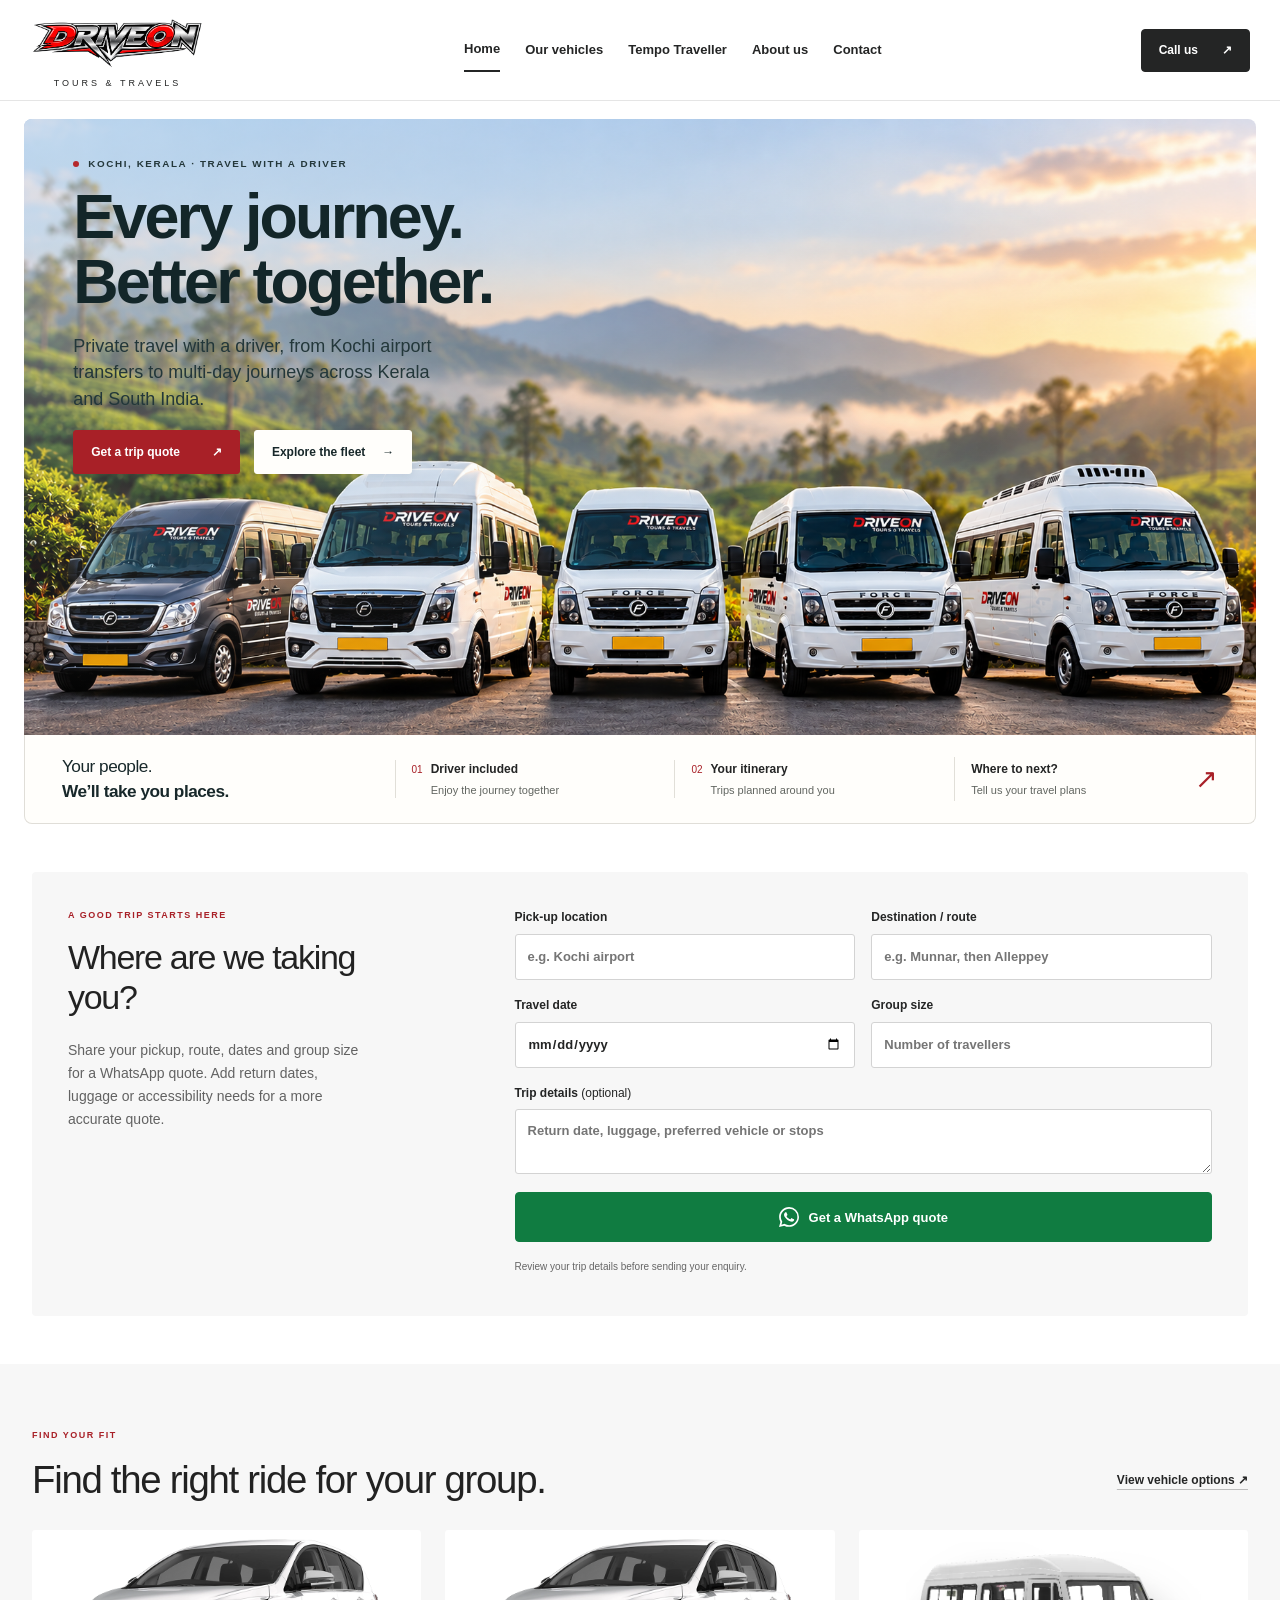
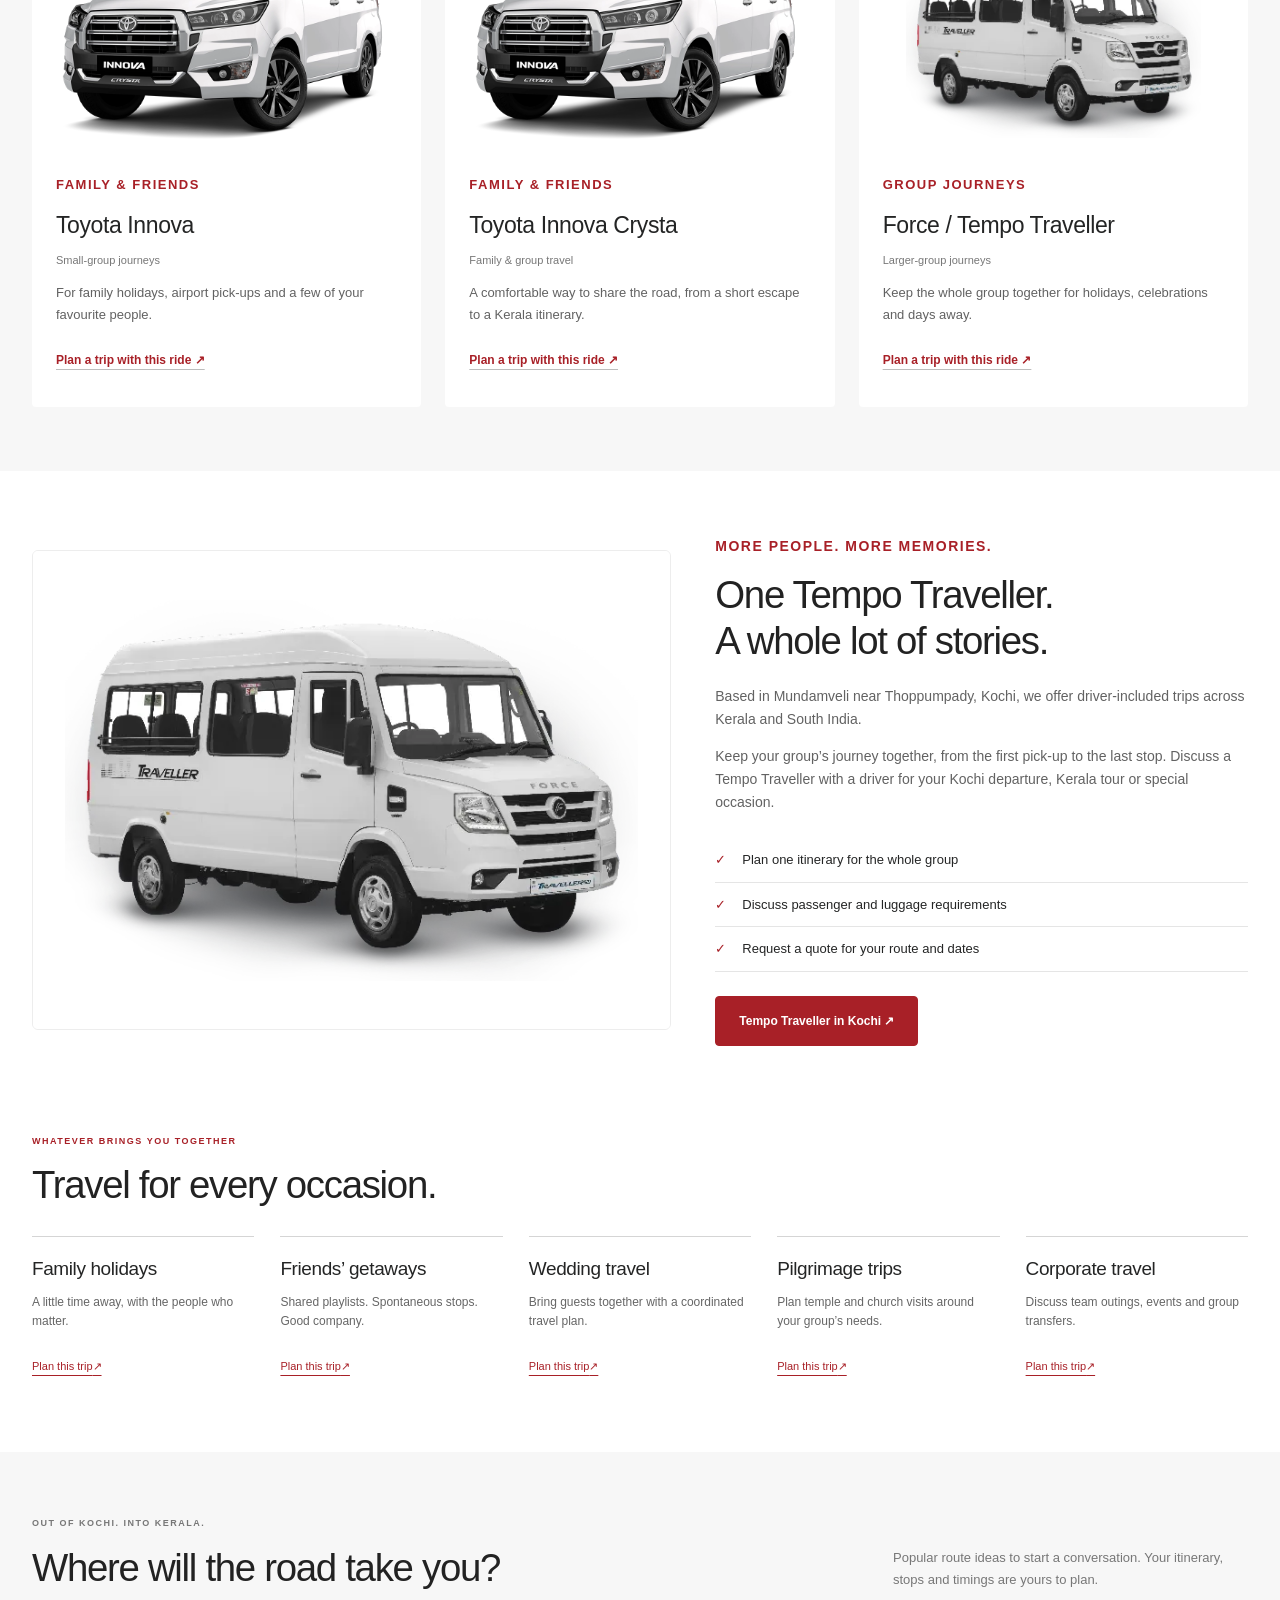
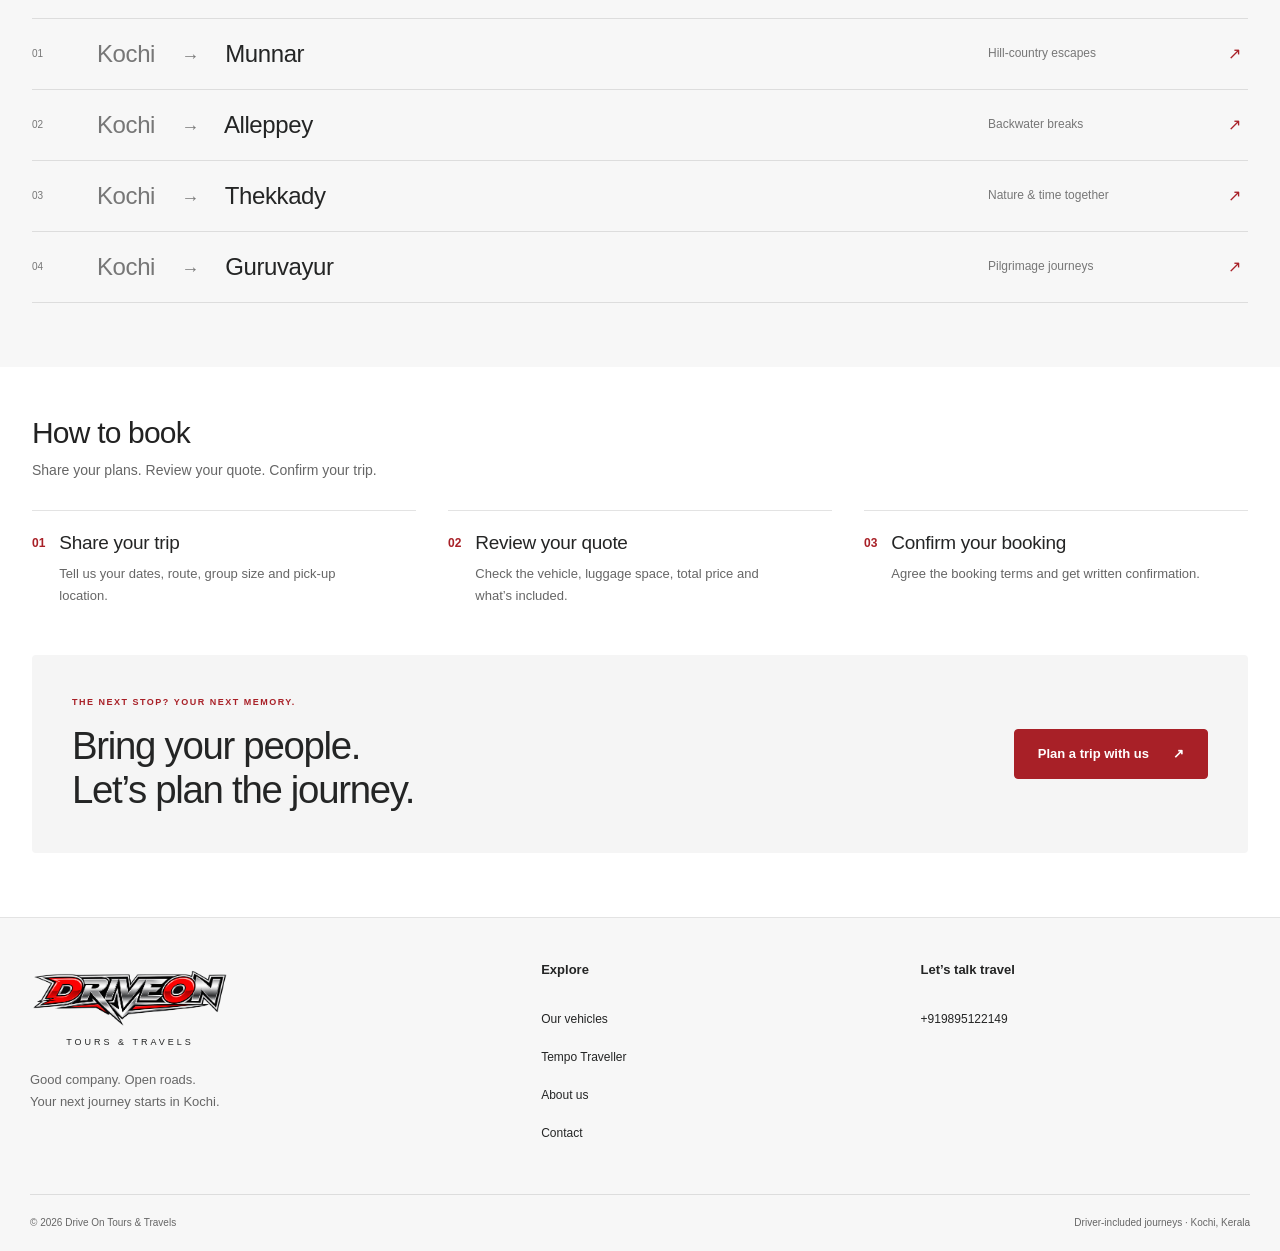
==== commit 0ad2f04c: "Add homepage hero subline" ====
--- a/index.html
+++ b/index.html
@@ -1,2 +1,2 @@
 <!doctype html>
-<html lang="en-IN"><head><meta charset="utf-8"><meta name="viewport" content="width=device-width, initial-scale=1"><title>Group Travel with a Driver in Kochi | Drive On Tours &amp; Travels</title><meta name="description" content="Drive On Tours &amp; Travels is based in Mundamveli near Thoppumpady, Kochi. Book driver-included trips and Tempo Traveller quotes across Kerala and South India."><meta name="theme-color" content="#242525"><meta property="og:type" content="website"><meta property="og:title" content="Drive On Tours & Travels | Driver-Included Trips from Kochi"><meta property="og:description" content="Plan driver-included trips from Kochi with Drive On Tours & Travels. Explore vehicle options, Tempo Traveller enquiries and Kerala group itineraries."><link rel="canonical" href="https://driveonkerala.com/"><meta property="og:url" content="https://driveonkerala.com/"><script type="application/ld+json">{"@context":"https://schema.org","@type":"LocalBusiness","name":"Drive On Tours & Travels","url":"https://driveonkerala.com/","telephone":"+919895122149","logo":"https://driveonkerala.com/assets/images/logo/driveonlogo.png","address":{"@type":"PostalAddress","addressLocality":"Mundamveli, Kochi","addressRegion":"Kerala","addressCountry":"IN"},"areaServed":[{"@type":"AdministrativeArea","name":"Kerala"},{"@type":"Place","name":"South India"}]}</script><link rel="stylesheet" href="assets/css/styles.css?v=20261004-cleanup"><link rel="stylesheet" href="assets/css/home.css"><script src="assets/js/main.js?v=whatsapp-quote" defer></script></head><body class="home-page"><a class="skip-link" href="#main">Skip to content</a><header class="site-header"><div class="container header-inner"><a class="brand" href="index.html" aria-label="Drive On Tours and Travels home"><img class="brand-logo" src="assets/images/logo/driveonlogo.png" width="2172" height="724" alt="Drive On"><span class="brand-sub">TOURS &amp; TRAVELS</span></a><button class="menu-toggle" type="button" aria-expanded="false" aria-controls="navigation" hidden>Menu <span aria-hidden="true">☰</span></button><nav id="navigation" aria-label="Main navigation"><a href="index.html" aria-current="page">Home</a><a href="vehicles.html">Our vehicles</a><a href="tempo-traveller-kochi.html">Tempo Traveller</a><a href="about.html">About us</a><a href="contact.html">Contact</a></nav><a href="tel:+919895122149" class="button header-cta header-call" data-event="phone_click" data-phone>Call us <span aria-hidden="true">↗</span></a></div></header><main id="main"><section class="panorama-hero" aria-labelledby="hero-heading"><div class="panorama-scene"><img class="panorama-image" src="assets/images/fleet/heroimagedriveon.png" width="1774" height="887" alt="Five Drive On branded Traveller vans lined up against tea-covered hills at sunrise" loading="eager" fetchpriority="high" decoding="async"><div class="panorama-copy"><p class="panorama-eyebrow"><span aria-hidden="true"></span> KOCHI, KERALA · TRAVEL WITH A DRIVER</p><h1 id="hero-heading">Every journey.<br>Better together.</h1><div class="panorama-actions"><a class="button" href="#quote">Get a trip quote <span aria-hidden="true">↗</span></a><a href="vehicles.html" class="panorama-fleet-link">Explore the fleet <span aria-hidden="true">→</span></a></div></div></div><div class="panorama-service-bar"><div class="panorama-statement">Your people.<br><strong>We’ll take you places.</strong></div><div class="panorama-service"><span class="panorama-service-index" aria-hidden="true">01</span><div><strong>Driver included</strong><span>Enjoy the journey together</span></div></div><div class="panorama-service"><span class="panorama-service-index" aria-hidden="true">02</span><div><strong>Your itinerary</strong><span>Trips planned around you</span></div></div><a class="panorama-service panorama-enquiry" href="#quote"><span><strong>Where to next?</strong><span>Tell us your travel plans</span></span><span aria-hidden="true">↗</span></a></div></section><div class="container quote-wrap"><section class="quote-panel" id="quote" aria-labelledby="quote-title"><div><p class="eyebrow">A good trip starts here</p><h2 id="quote-title">Where are we taking you?</h2><p>Share your pickup, route, dates and group size for a WhatsApp quote. Add return dates, luggage or accessibility needs for a more accurate quote.</p></div><form action="contact.html#contact-details" method="get" data-quote-form><div class="form-grid"><label>Pick-up location<input name="pickup" autocomplete="off" placeholder="e.g. Kochi airport" maxlength="160" required></label><label>Destination / route<input name="destination" placeholder="e.g. Munnar, then Alleppey" maxlength="200" required></label><label>Travel date<input type="date" name="date" required></label><label>Group size<input type="number" name="passengers" min="1" max="100" placeholder="Number of travellers" required></label></div><label class="wide-label">Trip details <span>(optional)</span><textarea name="details" rows="2" maxlength="600" placeholder="Return date, luggage, preferred vehicle or stops"></textarea></label><button class="button" type="submit" disabled data-quote-submit><svg class="whatsapp-icon" viewBox="0 0 24 24" width="20" height="20" fill="currentColor" aria-hidden="true" focusable="false"><path d="M20.52 3.48A11.86 11.86 0 0 0 12.05 0C5.47 0 .12 5.35.12 11.93c0 2.1.55 4.16 1.6 5.97L.02 24l6.25-1.64a11.9 11.9 0 0 0 5.77 1.47h.01c6.58 0 11.93-5.35 11.94-11.93a11.85 11.85 0 0 0-3.47-8.42ZM12.05 21.8a9.86 9.86 0 0 1-5.03-1.38l-.36-.21-3.71.97.99-3.62-.24-.38a9.88 9.88 0 0 1-1.51-5.25c0-5.47 4.45-9.92 9.93-9.92a9.85 9.85 0 0 1 7.02 2.91 9.85 9.85 0 0 1 2.9 7.02c0 5.47-4.45 9.92-9.99 9.86Zm5.44-7.43c-.3-.15-1.76-.87-2.03-.97-.27-.1-.47-.15-.67.15-.2.3-.77.97-.94 1.17-.17.2-.35.22-.65.07-.3-.15-1.26-.46-2.39-1.47-.89-.79-1.48-1.77-1.65-2.07-.17-.3-.02-.46.13-.61.13-.13.3-.35.45-.52.15-.17.2-.3.3-.5.1-.2.05-.37-.03-.52-.07-.15-.67-1.61-.91-2.2-.24-.58-.48-.5-.67-.51h-.57c-.2 0-.52.07-.8.37-.27.3-1.04 1.02-1.04 2.48s1.07 2.87 1.22 3.07c.15.2 2.1 3.2 5.08 4.49.71.3 1.27.49 1.7.63.72.23 1.37.2 1.88.12.57-.09 1.76-.72 2.01-1.41.25-.69.25-1.29.17-1.41-.07-.12-.27-.2-.57-.35Z"/></svg><span>Get a WhatsApp quote</span></button><p class="form-note">Review your trip details before sending your enquiry.</p><p class="form-note" data-quote-status role="status">For a trip quote, <a href="tel:+919895122149" data-phone data-event="phone_click">call +91 98951 22149</a>.</p><noscript><p>Call <a href="tel:+919895122149">+91 98951 22149</a> to discuss your trip.</p></noscript></form></section></div><section class="section section-tinted"><div class="container"><div class="section-heading"><div><p class="eyebrow">Find your fit</p><h2>Find the right ride for your group.</h2></div><a class="text-link" href="vehicles.html">View vehicle options ↗</a></div><div class="vehicle-grid"><article class="vehicle-card"><figure class="catalog-photo catalog-crysta"><img src="assets/images/fleet/crysta-catalog.webp" width="1600" height="600" alt="White Toyota Innova Crysta in a front three-quarter view" loading="lazy" decoding="async"></figure><div class="card-body"><p class="eyebrow">FAMILY &amp; FRIENDS</p><h3>Toyota Innova</h3><p class="fleet-spec">Small-group journeys</p><p>For family holidays, airport pick-ups and a few of your favourite people.</p><a class="text-link" href="contact.html#quote" data-event="vehicle_quote_click" data-vehicle="Toyota Innova">Plan a trip with this ride ↗</a></div></article><article class="vehicle-card"><figure class="catalog-photo catalog-crysta"><img src="assets/images/fleet/crysta-catalog.webp" width="1600" height="600" alt="White Toyota Innova Crysta" loading="lazy" decoding="async"></figure><div class="card-body"><p class="eyebrow">FAMILY &amp; FRIENDS</p><h3>Toyota Innova Crysta</h3><p class="fleet-spec">Family &amp; group travel</p><p>A comfortable way to share the road, from a short escape to a Kerala itinerary.</p><a class="text-link" href="contact.html#quote" data-event="vehicle_quote_click" data-vehicle="Toyota Innova Crysta">Plan a trip with this ride ↗</a></div></article><article class="vehicle-card"><figure class="catalog-photo catalog-traveller"><img src="assets/images/fleet/traveller-studio.webp" width="640" height="420" alt="White Force Traveller" loading="lazy" decoding="async"></figure><div class="card-body"><p class="eyebrow">GROUP JOURNEYS</p><h3>Force / Tempo Traveller</h3><p class="fleet-spec">Larger-group journeys</p><p>Keep the whole group together for holidays, celebrations and days away.</p><a class="text-link" href="tempo-traveller-kochi.html" data-event="vehicle_quote_click" data-vehicle="Force / Tempo Traveller">Plan a trip with this ride ↗</a></div></article></div></div></section><section class="section container feature"><div class="feature-visual"><figure class="journey-photo"><img src="assets/images/fleet/traveller-studio.webp" width="640" height="420" alt="White Force Traveller" loading="lazy" decoding="async"></figure></div><div class="feature-copy"><p class="eyebrow">More people. More memories.</p><h2>One Tempo Traveller.<br>A whole lot of stories.</h2><p>Based in Mundamveli near Thoppumpady, Kochi, we offer driver-included trips across Kerala and South India.</p><p>Keep your group’s journey together, from the first pick-up to the last stop. Discuss a Tempo Traveller with a driver for your Kochi departure, Kerala tour or special occasion.</p><ul class="check-list"><li>Plan one itinerary for the whole group</li><li>Discuss passenger and luggage requirements</li><li>Request a quote for your route and dates</li></ul><a class="button" href="tempo-traveller-kochi.html">Tempo Traveller in Kochi ↗</a></div></section><section class="section container"><div class="section-heading"><div><p class="eyebrow">Whatever brings you together</p><h2>Travel for every occasion.</h2></div></div><div class="use-grid"><article><h3>Family holidays</h3><p>A little time away, with the people who matter.</p><a href="contact.html#quote">Plan this trip <span aria-hidden="true">↗</span></a></article><article><h3>Friends’ getaways</h3><p>Shared playlists. Spontaneous stops. Good company.</p><a href="contact.html#quote">Plan this trip <span aria-hidden="true">↗</span></a></article><article><h3>Wedding travel</h3><p>Bring guests together with a coordinated travel plan.</p><a href="contact.html#quote">Plan this trip <span aria-hidden="true">↗</span></a></article><article><h3>Pilgrimage trips</h3><p>Plan temple and church visits around your group’s needs.</p><a href="contact.html#quote">Plan this trip <span aria-hidden="true">↗</span></a></article><article><h3>Corporate travel</h3><p>Discuss team outings, events and group transfers.</p><a href="contact.html#quote">Plan this trip <span aria-hidden="true">↗</span></a></article></div></section><section class="section routes-section"><div class="container"><div class="section-heading"><div><p class="eyebrow">Out of Kochi. Into Kerala.</p><h2>Where will the road take you?</h2></div><p>Popular route ideas to start a conversation. Your itinerary, stops and timings are yours to plan.</p></div><div class="route-list"><a href="contact.html#quote"><span class="route-index">01</span><h3><span>Kochi</span> <span aria-hidden="true">→</span> Munnar</h3><p>Hill-country escapes</p><span aria-hidden="true">↗</span></a><a href="contact.html#quote"><span class="route-index">02</span><h3><span>Kochi</span> <span aria-hidden="true">→</span> Alleppey</h3><p>Backwater breaks</p><span aria-hidden="true">↗</span></a><a href="contact.html#quote"><span class="route-index">03</span><h3><span>Kochi</span> <span aria-hidden="true">→</span> Thekkady</h3><p>Nature &amp; time together</p><span aria-hidden="true">↗</span></a><a href="contact.html#quote"><span class="route-index">04</span><h3><span>Kochi</span> <span aria-hidden="true">→</span> Guruvayur</h3><p>Pilgrimage journeys</p><span aria-hidden="true">↗</span></a></div></div></section><section class="section container booking-simple" aria-labelledby="booking-heading"><div class="booking-heading"><h2 id="booking-heading">How to book</h2><p>Share your plans. Review your quote. Confirm your trip.</p></div><ol class="booking-flow"><li><span aria-hidden="true">01</span><div><h3>Share your trip</h3><p>Tell us your dates, route, group size and pick-up location.</p></div></li><li><span aria-hidden="true">02</span><div><h3>Review your quote</h3><p>Check the vehicle, luggage space, total price and what’s included.</p></div></li><li><span aria-hidden="true">03</span><div><h3>Confirm your booking</h3><p>Agree the booking terms and get written confirmation.</p></div></li></ol></section><!-- TODO: Add verified business credentials and genuine reviews when supplied. --><section class="final-cta container"><div><p class="eyebrow">The next stop? Your next memory.</p><h2>Bring your people.<br>Let’s plan the journey.</h2></div><a class="button" href="contact.html#quote" data-whatsapp data-event="whatsapp_click">Plan a trip with us <span aria-hidden="true">↗</span></a></section></main><footer class="site-footer"><div class="container footer-grid"><div><a href="index.html" class="brand footer-brand"><img class="brand-logo" src="assets/images/logo/driveonlogo.png" width="2172" height="724" alt="Drive On"><span class="brand-sub">TOURS &amp; TRAVELS</span></a><p>Good company. Open roads.<br>Your next journey starts in Kochi.</p></div><div><h2>Explore</h2><a href="vehicles.html">Our vehicles</a><a href="tempo-traveller-kochi.html">Tempo Traveller</a><a href="about.html">About us</a><a href="contact.html">Contact</a></div><div><h2>Let’s talk travel</h2><a href="tel:+919895122149" data-phone data-event="phone_click"><span data-business="phone">+919895122149</span></a></div></div><div class="container footer-bottom"><span>© 2026 Drive On Tours &amp; Travels</span><span>Driver-included journeys · Kochi, Kerala</span></div></footer></body></html>
+<html lang="en-IN"><head><meta charset="utf-8"><meta name="viewport" content="width=device-width, initial-scale=1"><title>Group Travel with a Driver in Kochi | Drive On Tours &amp; Travels</title><meta name="description" content="Drive On Tours &amp; Travels is based in Mundamveli near Thoppumpady, Kochi. Book driver-included trips and Tempo Traveller quotes across Kerala and South India."><meta name="theme-color" content="#242525"><meta property="og:type" content="website"><meta property="og:title" content="Drive On Tours & Travels | Driver-Included Trips from Kochi"><meta property="og:description" content="Plan driver-included trips from Kochi with Drive On Tours & Travels. Explore vehicle options, Tempo Traveller enquiries and Kerala group itineraries."><link rel="canonical" href="https://driveonkerala.com/"><meta property="og:url" content="https://driveonkerala.com/"><script type="application/ld+json">{"@context":"https://schema.org","@type":"LocalBusiness","name":"Drive On Tours & Travels","url":"https://driveonkerala.com/","telephone":"+919895122149","logo":"https://driveonkerala.com/assets/images/logo/driveonlogo.png","address":{"@type":"PostalAddress","addressLocality":"Mundamveli, Kochi","addressRegion":"Kerala","addressCountry":"IN"},"areaServed":[{"@type":"AdministrativeArea","name":"Kerala"},{"@type":"Place","name":"South India"}]}</script><link rel="stylesheet" href="assets/css/styles.css?v=20261004-cleanup"><link rel="stylesheet" href="assets/css/home.css"><script src="assets/js/main.js?v=whatsapp-quote" defer></script><style>.panorama-subline{max-width:38ch;margin:0 0 18px;color:#23373a;font-size:clamp(14px,1.5vw,18px);line-height:1.45}</style></head><body class="home-page"><a class="skip-link" href="#main">Skip to content</a><header class="site-header"><div class="container header-inner"><a class="brand" href="index.html" aria-label="Drive On Tours and Travels home"><img class="brand-logo" src="assets/images/logo/driveonlogo.png" width="2172" height="724" alt="Drive On"><span class="brand-sub">TOURS &amp; TRAVELS</span></a><button class="menu-toggle" type="button" aria-expanded="false" aria-controls="navigation" hidden>Menu <span aria-hidden="true">☰</span></button><nav id="navigation" aria-label="Main navigation"><a href="index.html" aria-current="page">Home</a><a href="vehicles.html">Our vehicles</a><a href="tempo-traveller-kochi.html">Tempo Traveller</a><a href="about.html">About us</a><a href="contact.html">Contact</a></nav><a href="tel:+919895122149" class="button header-cta header-call" data-event="phone_click" data-phone>Call us <span aria-hidden="true">↗</span></a></div></header><main id="main"><section class="panorama-hero" aria-labelledby="hero-heading"><div class="panorama-scene"><img class="panorama-image" src="assets/images/fleet/heroimagedriveon.png" width="1774" height="887" alt="Five Drive On branded Traveller vans lined up against tea-covered hills at sunrise" loading="eager" fetchpriority="high" decoding="async"><div class="panorama-copy"><p class="panorama-eyebrow"><span aria-hidden="true"></span> KOCHI, KERALA · TRAVEL WITH A DRIVER</p><h1 id="hero-heading">Every journey.<br>Better together.</h1><p class="panorama-subline">Private travel with a driver, from Kochi airport transfers to multi-day journeys across Kerala and South India.</p><div class="panorama-actions"><a class="button" href="#quote">Get a trip quote <span aria-hidden="true">↗</span></a><a href="vehicles.html" class="panorama-fleet-link">Explore the fleet <span aria-hidden="true">→</span></a></div></div></div><div class="panorama-service-bar"><div class="panorama-statement">Your people.<br><strong>We’ll take you places.</strong></div><div class="panorama-service"><span class="panorama-service-index" aria-hidden="true">01</span><div><strong>Driver included</strong><span>Enjoy the journey together</span></div></div><div class="panorama-service"><span class="panorama-service-index" aria-hidden="true">02</span><div><strong>Your itinerary</strong><span>Trips planned around you</span></div></div><a class="panorama-service panorama-enquiry" href="#quote"><span><strong>Where to next?</strong><span>Tell us your travel plans</span></span><span aria-hidden="true">↗</span></a></div></section><div class="container quote-wrap"><section class="quote-panel" id="quote" aria-labelledby="quote-title"><div><p class="eyebrow">A good trip starts here</p><h2 id="quote-title">Where are we taking you?</h2><p>Share your pickup, route, dates and group size for a WhatsApp quote. Add return dates, luggage or accessibility needs for a more accurate quote.</p></div><form action="contact.html#contact-details" method="get" data-quote-form><div class="form-grid"><label>Pick-up location<input name="pickup" autocomplete="off" placeholder="e.g. Kochi airport" maxlength="160" required></label><label>Destination / route<input name="destination" placeholder="e.g. Munnar, then Alleppey" maxlength="200" required></label><label>Travel date<input type="date" name="date" required></label><label>Group size<input type="number" name="passengers" min="1" max="100" placeholder="Number of travellers" required></label></div><label class="wide-label">Trip details <span>(optional)</span><textarea name="details" rows="2" maxlength="600" placeholder="Return date, luggage, preferred vehicle or stops"></textarea></label><button class="button" type="submit" disabled data-quote-submit><svg class="whatsapp-icon" viewBox="0 0 24 24" width="20" height="20" fill="currentColor" aria-hidden="true" focusable="false"><path d="M20.52 3.48A11.86 11.86 0 0 0 12.05 0C5.47 0 .12 5.35.12 11.93c0 2.1.55 4.16 1.6 5.97L.02 24l6.25-1.64a11.9 11.9 0 0 0 5.77 1.47h.01c6.58 0 11.93-5.35 11.94-11.93a11.85 11.85 0 0 0-3.47-8.42ZM12.05 21.8a9.86 9.86 0 0 1-5.03-1.38l-.36-.21-3.71.97.99-3.62-.24-.38a9.88 9.88 0 0 1-1.51-5.25c0-5.47 4.45-9.92 9.93-9.92a9.85 9.85 0 0 1 7.02 2.91 9.85 9.85 0 0 1 2.9 7.02c0 5.47-4.45 9.92-9.99 9.86Zm5.44-7.43c-.3-.15-1.76-.87-2.03-.97-.27-.1-.47-.15-.67.15-.2.3-.77.97-.94 1.17-.17.2-.35.22-.65.07-.3-.15-1.26-.46-2.39-1.47-.89-.79-1.48-1.77-1.65-2.07-.17-.3-.02-.46.13-.61.13-.13.3-.35.45-.52.15-.17.2-.3.3-.5.1-.2.05-.37-.03-.52-.07-.15-.67-1.61-.91-2.2-.24-.58-.48-.5-.67-.51h-.57c-.2 0-.52.07-.8.37-.27.3-1.04 1.02-1.04 2.48s1.07 2.87 1.22 3.07c.15.2 2.1 3.2 5.08 4.49.71.3 1.27.49 1.7.63.72.23 1.37.2 1.88.12.57-.09 1.76-.72 2.01-1.41.25-.69.25-1.29.17-1.41-.07-.12-.27-.2-.57-.35Z"/></svg><span>Get a WhatsApp quote</span></button><p class="form-note">Review your trip details before sending your enquiry.</p><p class="form-note" data-quote-status role="status">For a trip quote, <a href="tel:+919895122149" data-phone data-event="phone_click">call +91 98951 22149</a>.</p><noscript><p>Call <a href="tel:+919895122149">+91 98951 22149</a> to discuss your trip.</p></noscript></form></section></div><section class="section section-tinted"><div class="container"><div class="section-heading"><div><p class="eyebrow">Find your fit</p><h2>Find the right ride for your group.</h2></div><a class="text-link" href="vehicles.html">View vehicle options ↗</a></div><div class="vehicle-grid"><article class="vehicle-card"><figure class="catalog-photo catalog-crysta"><img src="assets/images/fleet/crysta-catalog.webp" width="1600" height="600" alt="White Toyota Innova Crysta in a front three-quarter view" loading="lazy" decoding="async"></figure><div class="card-body"><p class="eyebrow">FAMILY &amp; FRIENDS</p><h3>Toyota Innova</h3><p class="fleet-spec">Small-group journeys</p><p>For family holidays, airport pick-ups and a few of your favourite people.</p><a class="text-link" href="contact.html#quote" data-event="vehicle_quote_click" data-vehicle="Toyota Innova">Plan a trip with this ride ↗</a></div></article><article class="vehicle-card"><figure class="catalog-photo catalog-crysta"><img src="assets/images/fleet/crysta-catalog.webp" width="1600" height="600" alt="White Toyota Innova Crysta" loading="lazy" decoding="async"></figure><div class="card-body"><p class="eyebrow">FAMILY &amp; FRIENDS</p><h3>Toyota Innova Crysta</h3><p class="fleet-spec">Family &amp; group travel</p><p>A comfortable way to share the road, from a short escape to a Kerala itinerary.</p><a class="text-link" href="contact.html#quote" data-event="vehicle_quote_click" data-vehicle="Toyota Innova Crysta">Plan a trip with this ride ↗</a></div></article><article class="vehicle-card"><figure class="catalog-photo catalog-traveller"><img src="assets/images/fleet/traveller-studio.webp" width="640" height="420" alt="White Force Traveller" loading="lazy" decoding="async"></figure><div class="card-body"><p class="eyebrow">GROUP JOURNEYS</p><h3>Force / Tempo Traveller</h3><p class="fleet-spec">Larger-group journeys</p><p>Keep the whole group together for holidays, celebrations and days away.</p><a class="text-link" href="tempo-traveller-kochi.html" data-event="vehicle_quote_click" data-vehicle="Force / Tempo Traveller">Plan a trip with this ride ↗</a></div></article></div></div></section><section class="section container feature"><div class="feature-visual"><figure class="journey-photo"><img src="assets/images/fleet/traveller-studio.webp" width="640" height="420" alt="White Force Traveller" loading="lazy" decoding="async"></figure></div><div class="feature-copy"><p class="eyebrow">More people. More memories.</p><h2>One Tempo Traveller.<br>A whole lot of stories.</h2><p>Based in Mundamveli near Thoppumpady, Kochi, we offer driver-included trips across Kerala and South India.</p><p>Keep your group’s journey together, from the first pick-up to the last stop. Discuss a Tempo Traveller with a driver for your Kochi departure, Kerala tour or special occasion.</p><ul class="check-list"><li>Plan one itinerary for the whole group</li><li>Discuss passenger and luggage requirements</li><li>Request a quote for your route and dates</li></ul><a class="button" href="tempo-traveller-kochi.html">Tempo Traveller in Kochi ↗</a></div></section><section class="section container"><div class="section-heading"><div><p class="eyebrow">Whatever brings you together</p><h2>Travel for every occasion.</h2></div></div><div class="use-grid"><article><h3>Family holidays</h3><p>A little time away, with the people who matter.</p><a href="contact.html#quote">Plan this trip <span aria-hidden="true">↗</span></a></article><article><h3>Friends’ getaways</h3><p>Shared playlists. Spontaneous stops. Good company.</p><a href="contact.html#quote">Plan this trip <span aria-hidden="true">↗</span></a></article><article><h3>Wedding travel</h3><p>Bring guests together with a coordinated travel plan.</p><a href="contact.html#quote">Plan this trip <span aria-hidden="true">↗</span></a></article><article><h3>Pilgrimage trips</h3><p>Plan temple and church visits around your group’s needs.</p><a href="contact.html#quote">Plan this trip <span aria-hidden="true">↗</span></a></article><article><h3>Corporate travel</h3><p>Discuss team outings, events and group transfers.</p><a href="contact.html#quote">Plan this trip <span aria-hidden="true">↗</span></a></article></div></section><section class="section routes-section"><div class="container"><div class="section-heading"><div><p class="eyebrow">Out of Kochi. Into Kerala.</p><h2>Where will the road take you?</h2></div><p>Popular route ideas to start a conversation. Your itinerary, stops and timings are yours to plan.</p></div><div class="route-list"><a href="contact.html#quote"><span class="route-index">01</span><h3><span>Kochi</span> <span aria-hidden="true">→</span> Munnar</h3><p>Hill-country escapes</p><span aria-hidden="true">↗</span></a><a href="contact.html#quote"><span class="route-index">02</span><h3><span>Kochi</span> <span aria-hidden="true">→</span> Alleppey</h3><p>Backwater breaks</p><span aria-hidden="true">↗</span></a><a href="contact.html#quote"><span class="route-index">03</span><h3><span>Kochi</span> <span aria-hidden="true">→</span> Thekkady</h3><p>Nature &amp; time together</p><span aria-hidden="true">↗</span></a><a href="contact.html#quote"><span class="route-index">04</span><h3><span>Kochi</span> <span aria-hidden="true">→</span> Guruvayur</h3><p>Pilgrimage journeys</p><span aria-hidden="true">↗</span></a></div></div></section><section class="section container booking-simple" aria-labelledby="booking-heading"><div class="booking-heading"><h2 id="booking-heading">How to book</h2><p>Share your plans. Review your quote. Confirm your trip.</p></div><ol class="booking-flow"><li><span aria-hidden="true">01</span><div><h3>Share your trip</h3><p>Tell us your dates, route, group size and pick-up location.</p></div></li><li><span aria-hidden="true">02</span><div><h3>Review your quote</h3><p>Check the vehicle, luggage space, total price and what’s included.</p></div></li><li><span aria-hidden="true">03</span><div><h3>Confirm your booking</h3><p>Agree the booking terms and get written confirmation.</p></div></li></ol></section><!-- TODO: Add verified business credentials and genuine reviews when supplied. --><section class="final-cta container"><div><p class="eyebrow">The next stop? Your next memory.</p><h2>Bring your people.<br>Let’s plan the journey.</h2></div><a class="button" href="contact.html#quote" data-whatsapp data-event="whatsapp_click">Plan a trip with us <span aria-hidden="true">↗</span></a></section></main><footer class="site-footer"><div class="container footer-grid"><div><a href="index.html" class="brand footer-brand"><img class="brand-logo" src="assets/images/logo/driveonlogo.png" width="2172" height="724" alt="Drive On"><span class="brand-sub">TOURS &amp; TRAVELS</span></a><p>Good company. Open roads.<br>Your next journey starts in Kochi.</p></div><div><h2>Explore</h2><a href="vehicles.html">Our vehicles</a><a href="tempo-traveller-kochi.html">Tempo Traveller</a><a href="about.html">About us</a><a href="contact.html">Contact</a></div><div><h2>Let’s talk travel</h2><a href="tel:+919895122149" data-phone data-event="phone_click"><span data-business="phone">+919895122149</span></a></div></div><div class="container footer-bottom"><span>© 2026 Drive On Tours &amp; Travels</span><span>Driver-included journeys · Kochi, Kerala</span></div></footer></body></html>
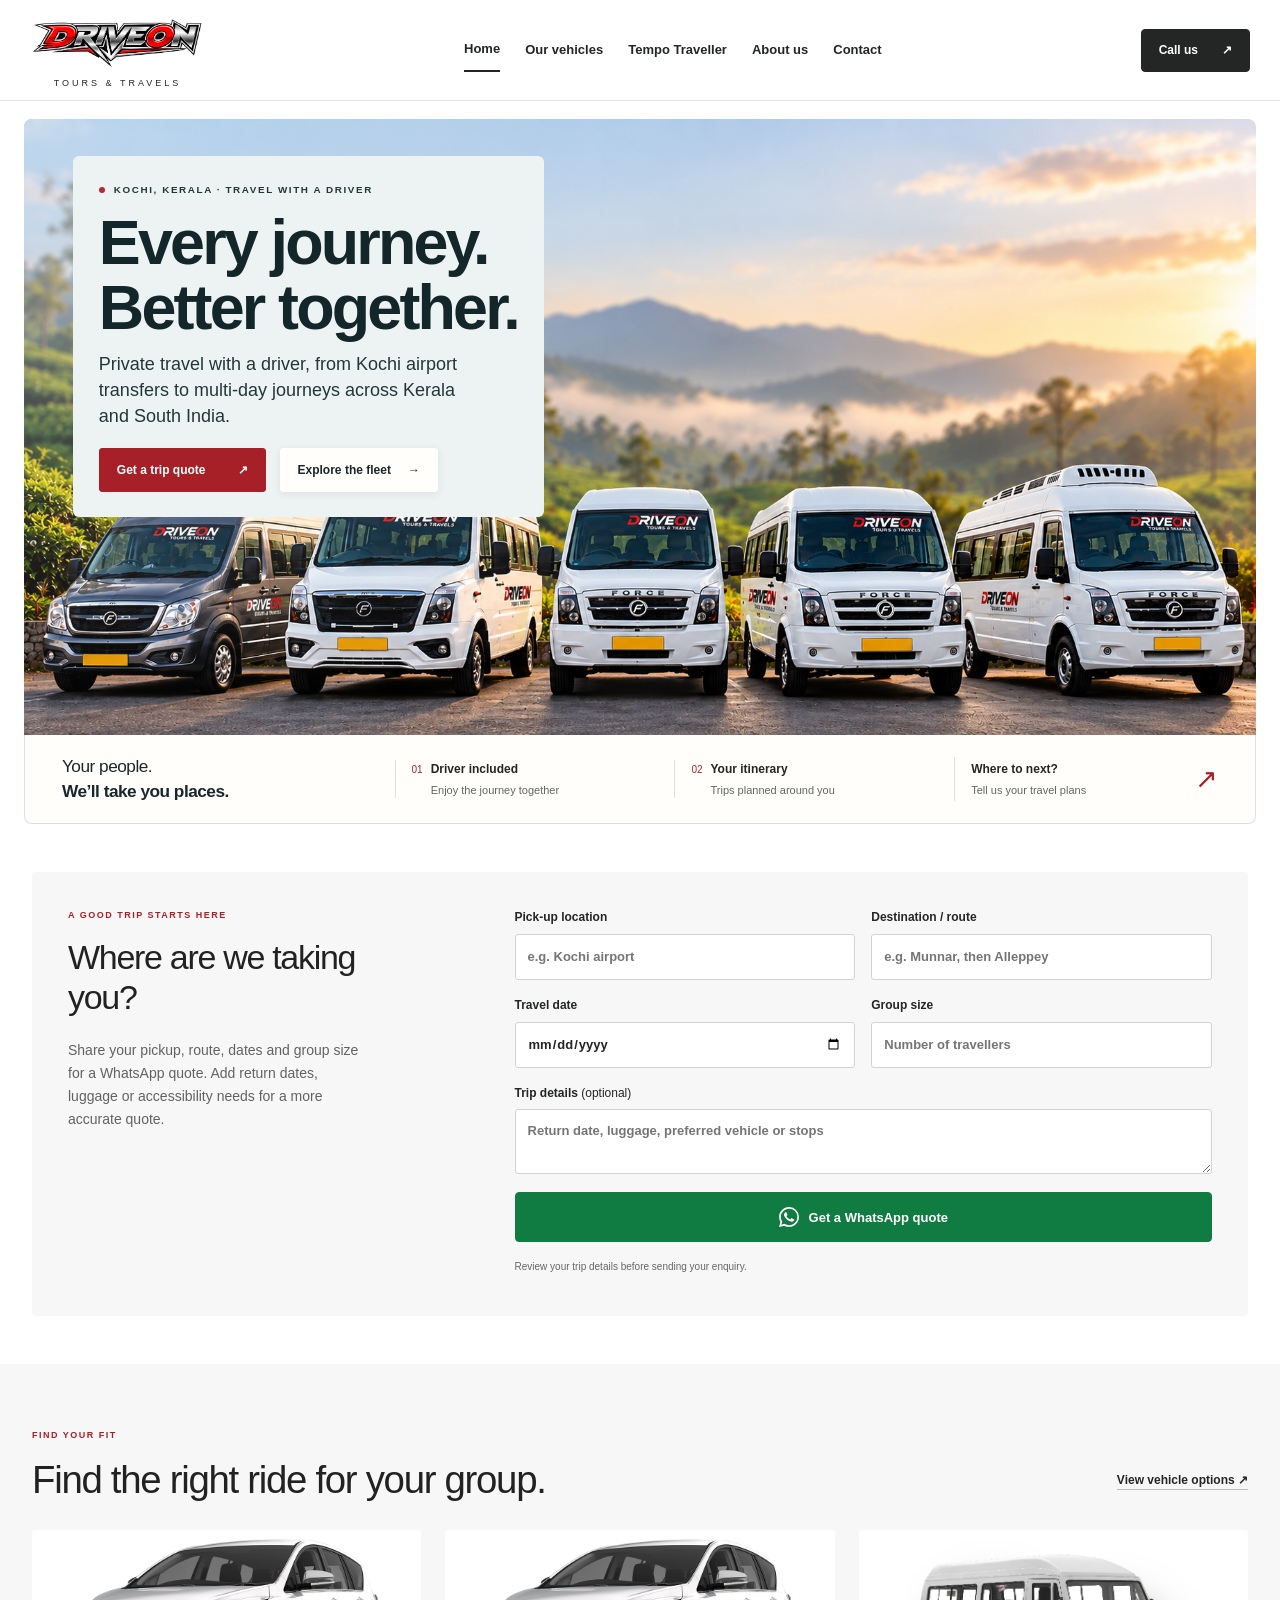
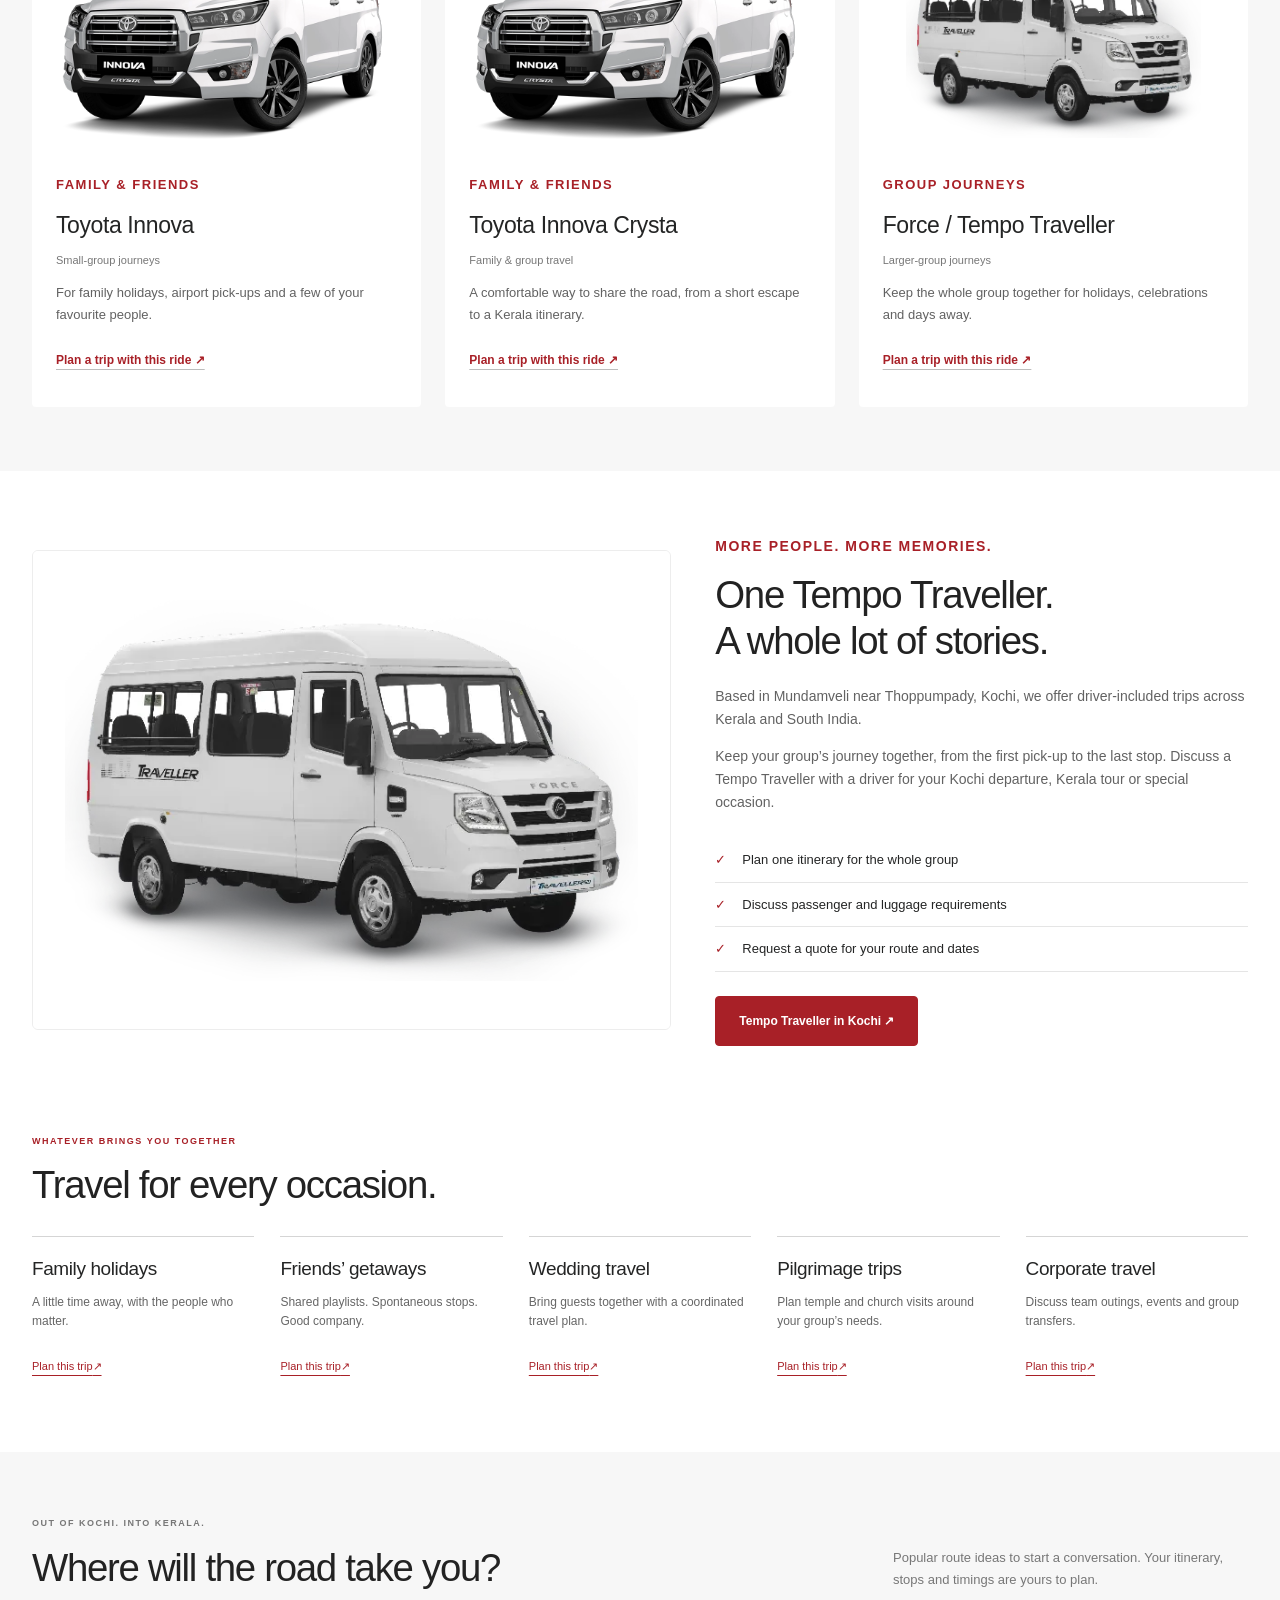
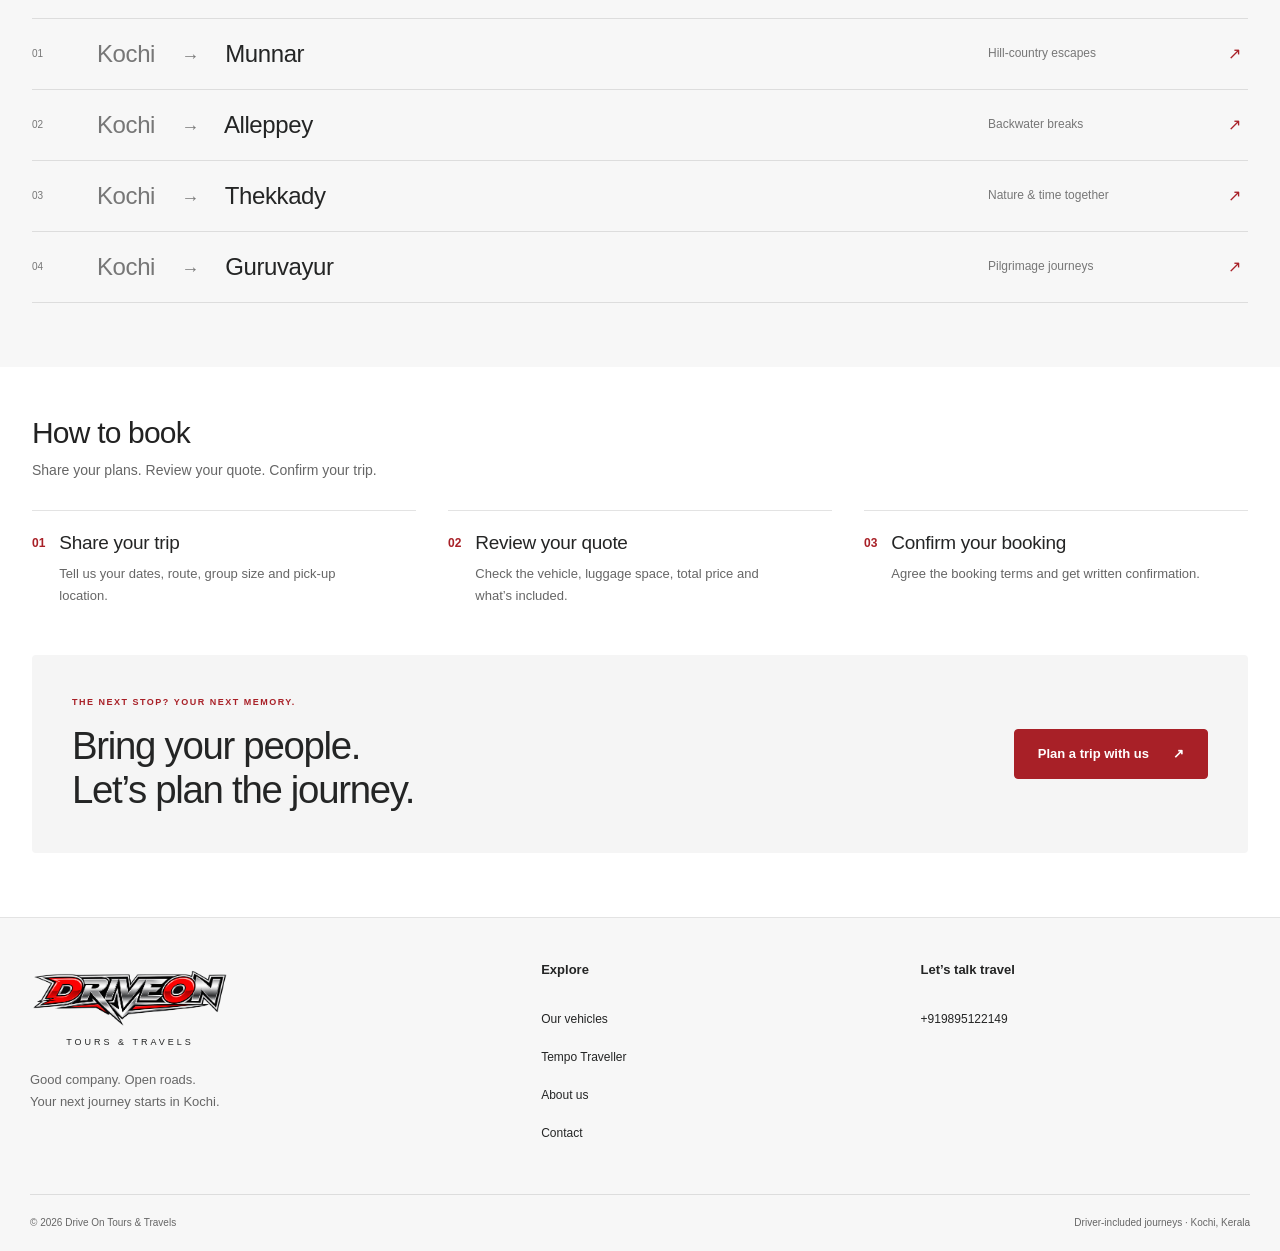
==== commit aa2bf926: "Improve homepage hero contrast" ====
--- a/index.html
+++ b/index.html
@@ -1,2 +1,2 @@
 <!doctype html>
-<html lang="en-IN"><head><meta charset="utf-8"><meta name="viewport" content="width=device-width, initial-scale=1"><title>Group Travel with a Driver in Kochi | Drive On Tours &amp; Travels</title><meta name="description" content="Drive On Tours &amp; Travels is based in Mundamveli near Thoppumpady, Kochi. Book driver-included trips and Tempo Traveller quotes across Kerala and South India."><meta name="theme-color" content="#242525"><meta property="og:type" content="website"><meta property="og:title" content="Drive On Tours & Travels | Driver-Included Trips from Kochi"><meta property="og:description" content="Plan driver-included trips from Kochi with Drive On Tours & Travels. Explore vehicle options, Tempo Traveller enquiries and Kerala group itineraries."><link rel="canonical" href="https://driveonkerala.com/"><meta property="og:url" content="https://driveonkerala.com/"><script type="application/ld+json">{"@context":"https://schema.org","@type":"LocalBusiness","name":"Drive On Tours & Travels","url":"https://driveonkerala.com/","telephone":"+919895122149","logo":"https://driveonkerala.com/assets/images/logo/driveonlogo.png","address":{"@type":"PostalAddress","addressLocality":"Mundamveli, Kochi","addressRegion":"Kerala","addressCountry":"IN"},"areaServed":[{"@type":"AdministrativeArea","name":"Kerala"},{"@type":"Place","name":"South India"}]}</script><link rel="stylesheet" href="assets/css/styles.css?v=20261004-cleanup"><link rel="stylesheet" href="assets/css/home.css"><script src="assets/js/main.js?v=whatsapp-quote" defer></script><style>.panorama-subline{max-width:38ch;margin:0 0 18px;color:#23373a;font-size:clamp(14px,1.5vw,18px);line-height:1.45}</style></head><body class="home-page"><a class="skip-link" href="#main">Skip to content</a><header class="site-header"><div class="container header-inner"><a class="brand" href="index.html" aria-label="Drive On Tours and Travels home"><img class="brand-logo" src="assets/images/logo/driveonlogo.png" width="2172" height="724" alt="Drive On"><span class="brand-sub">TOURS &amp; TRAVELS</span></a><button class="menu-toggle" type="button" aria-expanded="false" aria-controls="navigation" hidden>Menu <span aria-hidden="true">☰</span></button><nav id="navigation" aria-label="Main navigation"><a href="index.html" aria-current="page">Home</a><a href="vehicles.html">Our vehicles</a><a href="tempo-traveller-kochi.html">Tempo Traveller</a><a href="about.html">About us</a><a href="contact.html">Contact</a></nav><a href="tel:+919895122149" class="button header-cta header-call" data-event="phone_click" data-phone>Call us <span aria-hidden="true">↗</span></a></div></header><main id="main"><section class="panorama-hero" aria-labelledby="hero-heading"><div class="panorama-scene"><img class="panorama-image" src="assets/images/fleet/heroimagedriveon.png" width="1774" height="887" alt="Five Drive On branded Traveller vans lined up against tea-covered hills at sunrise" loading="eager" fetchpriority="high" decoding="async"><div class="panorama-copy"><p class="panorama-eyebrow"><span aria-hidden="true"></span> KOCHI, KERALA · TRAVEL WITH A DRIVER</p><h1 id="hero-heading">Every journey.<br>Better together.</h1><p class="panorama-subline">Private travel with a driver, from Kochi airport transfers to multi-day journeys across Kerala and South India.</p><div class="panorama-actions"><a class="button" href="#quote">Get a trip quote <span aria-hidden="true">↗</span></a><a href="vehicles.html" class="panorama-fleet-link">Explore the fleet <span aria-hidden="true">→</span></a></div></div></div><div class="panorama-service-bar"><div class="panorama-statement">Your people.<br><strong>We’ll take you places.</strong></div><div class="panorama-service"><span class="panorama-service-index" aria-hidden="true">01</span><div><strong>Driver included</strong><span>Enjoy the journey together</span></div></div><div class="panorama-service"><span class="panorama-service-index" aria-hidden="true">02</span><div><strong>Your itinerary</strong><span>Trips planned around you</span></div></div><a class="panorama-service panorama-enquiry" href="#quote"><span><strong>Where to next?</strong><span>Tell us your travel plans</span></span><span aria-hidden="true">↗</span></a></div></section><div class="container quote-wrap"><section class="quote-panel" id="quote" aria-labelledby="quote-title"><div><p class="eyebrow">A good trip starts here</p><h2 id="quote-title">Where are we taking you?</h2><p>Share your pickup, route, dates and group size for a WhatsApp quote. Add return dates, luggage or accessibility needs for a more accurate quote.</p></div><form action="contact.html#contact-details" method="get" data-quote-form><div class="form-grid"><label>Pick-up location<input name="pickup" autocomplete="off" placeholder="e.g. Kochi airport" maxlength="160" required></label><label>Destination / route<input name="destination" placeholder="e.g. Munnar, then Alleppey" maxlength="200" required></label><label>Travel date<input type="date" name="date" required></label><label>Group size<input type="number" name="passengers" min="1" max="100" placeholder="Number of travellers" required></label></div><label class="wide-label">Trip details <span>(optional)</span><textarea name="details" rows="2" maxlength="600" placeholder="Return date, luggage, preferred vehicle or stops"></textarea></label><button class="button" type="submit" disabled data-quote-submit><svg class="whatsapp-icon" viewBox="0 0 24 24" width="20" height="20" fill="currentColor" aria-hidden="true" focusable="false"><path d="M20.52 3.48A11.86 11.86 0 0 0 12.05 0C5.47 0 .12 5.35.12 11.93c0 2.1.55 4.16 1.6 5.97L.02 24l6.25-1.64a11.9 11.9 0 0 0 5.77 1.47h.01c6.58 0 11.93-5.35 11.94-11.93a11.85 11.85 0 0 0-3.47-8.42ZM12.05 21.8a9.86 9.86 0 0 1-5.03-1.38l-.36-.21-3.71.97.99-3.62-.24-.38a9.88 9.88 0 0 1-1.51-5.25c0-5.47 4.45-9.92 9.93-9.92a9.85 9.85 0 0 1 7.02 2.91 9.85 9.85 0 0 1 2.9 7.02c0 5.47-4.45 9.92-9.99 9.86Zm5.44-7.43c-.3-.15-1.76-.87-2.03-.97-.27-.1-.47-.15-.67.15-.2.3-.77.97-.94 1.17-.17.2-.35.22-.65.07-.3-.15-1.26-.46-2.39-1.47-.89-.79-1.48-1.77-1.65-2.07-.17-.3-.02-.46.13-.61.13-.13.3-.35.45-.52.15-.17.2-.3.3-.5.1-.2.05-.37-.03-.52-.07-.15-.67-1.61-.91-2.2-.24-.58-.48-.5-.67-.51h-.57c-.2 0-.52.07-.8.37-.27.3-1.04 1.02-1.04 2.48s1.07 2.87 1.22 3.07c.15.2 2.1 3.2 5.08 4.49.71.3 1.27.49 1.7.63.72.23 1.37.2 1.88.12.57-.09 1.76-.72 2.01-1.41.25-.69.25-1.29.17-1.41-.07-.12-.27-.2-.57-.35Z"/></svg><span>Get a WhatsApp quote</span></button><p class="form-note">Review your trip details before sending your enquiry.</p><p class="form-note" data-quote-status role="status">For a trip quote, <a href="tel:+919895122149" data-phone data-event="phone_click">call +91 98951 22149</a>.</p><noscript><p>Call <a href="tel:+919895122149">+91 98951 22149</a> to discuss your trip.</p></noscript></form></section></div><section class="section section-tinted"><div class="container"><div class="section-heading"><div><p class="eyebrow">Find your fit</p><h2>Find the right ride for your group.</h2></div><a class="text-link" href="vehicles.html">View vehicle options ↗</a></div><div class="vehicle-grid"><article class="vehicle-card"><figure class="catalog-photo catalog-crysta"><img src="assets/images/fleet/crysta-catalog.webp" width="1600" height="600" alt="White Toyota Innova Crysta in a front three-quarter view" loading="lazy" decoding="async"></figure><div class="card-body"><p class="eyebrow">FAMILY &amp; FRIENDS</p><h3>Toyota Innova</h3><p class="fleet-spec">Small-group journeys</p><p>For family holidays, airport pick-ups and a few of your favourite people.</p><a class="text-link" href="contact.html#quote" data-event="vehicle_quote_click" data-vehicle="Toyota Innova">Plan a trip with this ride ↗</a></div></article><article class="vehicle-card"><figure class="catalog-photo catalog-crysta"><img src="assets/images/fleet/crysta-catalog.webp" width="1600" height="600" alt="White Toyota Innova Crysta" loading="lazy" decoding="async"></figure><div class="card-body"><p class="eyebrow">FAMILY &amp; FRIENDS</p><h3>Toyota Innova Crysta</h3><p class="fleet-spec">Family &amp; group travel</p><p>A comfortable way to share the road, from a short escape to a Kerala itinerary.</p><a class="text-link" href="contact.html#quote" data-event="vehicle_quote_click" data-vehicle="Toyota Innova Crysta">Plan a trip with this ride ↗</a></div></article><article class="vehicle-card"><figure class="catalog-photo catalog-traveller"><img src="assets/images/fleet/traveller-studio.webp" width="640" height="420" alt="White Force Traveller" loading="lazy" decoding="async"></figure><div class="card-body"><p class="eyebrow">GROUP JOURNEYS</p><h3>Force / Tempo Traveller</h3><p class="fleet-spec">Larger-group journeys</p><p>Keep the whole group together for holidays, celebrations and days away.</p><a class="text-link" href="tempo-traveller-kochi.html" data-event="vehicle_quote_click" data-vehicle="Force / Tempo Traveller">Plan a trip with this ride ↗</a></div></article></div></div></section><section class="section container feature"><div class="feature-visual"><figure class="journey-photo"><img src="assets/images/fleet/traveller-studio.webp" width="640" height="420" alt="White Force Traveller" loading="lazy" decoding="async"></figure></div><div class="feature-copy"><p class="eyebrow">More people. More memories.</p><h2>One Tempo Traveller.<br>A whole lot of stories.</h2><p>Based in Mundamveli near Thoppumpady, Kochi, we offer driver-included trips across Kerala and South India.</p><p>Keep your group’s journey together, from the first pick-up to the last stop. Discuss a Tempo Traveller with a driver for your Kochi departure, Kerala tour or special occasion.</p><ul class="check-list"><li>Plan one itinerary for the whole group</li><li>Discuss passenger and luggage requirements</li><li>Request a quote for your route and dates</li></ul><a class="button" href="tempo-traveller-kochi.html">Tempo Traveller in Kochi ↗</a></div></section><section class="section container"><div class="section-heading"><div><p class="eyebrow">Whatever brings you together</p><h2>Travel for every occasion.</h2></div></div><div class="use-grid"><article><h3>Family holidays</h3><p>A little time away, with the people who matter.</p><a href="contact.html#quote">Plan this trip <span aria-hidden="true">↗</span></a></article><article><h3>Friends’ getaways</h3><p>Shared playlists. Spontaneous stops. Good company.</p><a href="contact.html#quote">Plan this trip <span aria-hidden="true">↗</span></a></article><article><h3>Wedding travel</h3><p>Bring guests together with a coordinated travel plan.</p><a href="contact.html#quote">Plan this trip <span aria-hidden="true">↗</span></a></article><article><h3>Pilgrimage trips</h3><p>Plan temple and church visits around your group’s needs.</p><a href="contact.html#quote">Plan this trip <span aria-hidden="true">↗</span></a></article><article><h3>Corporate travel</h3><p>Discuss team outings, events and group transfers.</p><a href="contact.html#quote">Plan this trip <span aria-hidden="true">↗</span></a></article></div></section><section class="section routes-section"><div class="container"><div class="section-heading"><div><p class="eyebrow">Out of Kochi. Into Kerala.</p><h2>Where will the road take you?</h2></div><p>Popular route ideas to start a conversation. Your itinerary, stops and timings are yours to plan.</p></div><div class="route-list"><a href="contact.html#quote"><span class="route-index">01</span><h3><span>Kochi</span> <span aria-hidden="true">→</span> Munnar</h3><p>Hill-country escapes</p><span aria-hidden="true">↗</span></a><a href="contact.html#quote"><span class="route-index">02</span><h3><span>Kochi</span> <span aria-hidden="true">→</span> Alleppey</h3><p>Backwater breaks</p><span aria-hidden="true">↗</span></a><a href="contact.html#quote"><span class="route-index">03</span><h3><span>Kochi</span> <span aria-hidden="true">→</span> Thekkady</h3><p>Nature &amp; time together</p><span aria-hidden="true">↗</span></a><a href="contact.html#quote"><span class="route-index">04</span><h3><span>Kochi</span> <span aria-hidden="true">→</span> Guruvayur</h3><p>Pilgrimage journeys</p><span aria-hidden="true">↗</span></a></div></div></section><section class="section container booking-simple" aria-labelledby="booking-heading"><div class="booking-heading"><h2 id="booking-heading">How to book</h2><p>Share your plans. Review your quote. Confirm your trip.</p></div><ol class="booking-flow"><li><span aria-hidden="true">01</span><div><h3>Share your trip</h3><p>Tell us your dates, route, group size and pick-up location.</p></div></li><li><span aria-hidden="true">02</span><div><h3>Review your quote</h3><p>Check the vehicle, luggage space, total price and what’s included.</p></div></li><li><span aria-hidden="true">03</span><div><h3>Confirm your booking</h3><p>Agree the booking terms and get written confirmation.</p></div></li></ol></section><!-- TODO: Add verified business credentials and genuine reviews when supplied. --><section class="final-cta container"><div><p class="eyebrow">The next stop? Your next memory.</p><h2>Bring your people.<br>Let’s plan the journey.</h2></div><a class="button" href="contact.html#quote" data-whatsapp data-event="whatsapp_click">Plan a trip with us <span aria-hidden="true">↗</span></a></section></main><footer class="site-footer"><div class="container footer-grid"><div><a href="index.html" class="brand footer-brand"><img class="brand-logo" src="assets/images/logo/driveonlogo.png" width="2172" height="724" alt="Drive On"><span class="brand-sub">TOURS &amp; TRAVELS</span></a><p>Good company. Open roads.<br>Your next journey starts in Kochi.</p></div><div><h2>Explore</h2><a href="vehicles.html">Our vehicles</a><a href="tempo-traveller-kochi.html">Tempo Traveller</a><a href="about.html">About us</a><a href="contact.html">Contact</a></div><div><h2>Let’s talk travel</h2><a href="tel:+919895122149" data-phone data-event="phone_click"><span data-business="phone">+919895122149</span></a></div></div><div class="container footer-bottom"><span>© 2026 Drive On Tours &amp; Travels</span><span>Driver-included journeys · Kochi, Kerala</span></div></footer></body></html>
+<html lang="en-IN"><head><meta charset="utf-8"><meta name="viewport" content="width=device-width, initial-scale=1"><title>Group Travel with a Driver in Kochi | Drive On Tours &amp; Travels</title><meta name="description" content="Drive On Tours &amp; Travels is based in Mundamveli near Thoppumpady, Kochi. Book driver-included trips and Tempo Traveller quotes across Kerala and South India."><meta name="theme-color" content="#242525"><meta property="og:type" content="website"><meta property="og:title" content="Drive On Tours & Travels | Driver-Included Trips from Kochi"><meta property="og:description" content="Plan driver-included trips from Kochi with Drive On Tours & Travels. Explore vehicle options, Tempo Traveller enquiries and Kerala group itineraries."><link rel="canonical" href="https://driveonkerala.com/"><meta property="og:url" content="https://driveonkerala.com/"><script type="application/ld+json">{"@context":"https://schema.org","@type":"LocalBusiness","name":"Drive On Tours & Travels","url":"https://driveonkerala.com/","telephone":"+919895122149","logo":"https://driveonkerala.com/assets/images/logo/driveonlogo.png","address":{"@type":"PostalAddress","addressLocality":"Mundamveli, Kochi","addressRegion":"Kerala","addressCountry":"IN"},"areaServed":[{"@type":"AdministrativeArea","name":"Kerala"},{"@type":"Place","name":"South India"}]}</script><link rel="stylesheet" href="assets/css/styles.css?v=20261004-cleanup"><link rel="stylesheet" href="assets/css/home.css"><script src="assets/js/main.js?v=whatsapp-quote" defer></script><style>.panorama-subline{max-width:38ch;margin:0 0 18px;color:#23373a;font-size:clamp(14px,1.5vw,18px);line-height:1.45}@media(min-width:701px){.panorama-copy{padding:clamp(16px,2vw,28px);background:#edf3f3;border-radius:6px}.panorama-copy h1{margin-bottom:12px}}</style></head><body class="home-page"><a class="skip-link" href="#main">Skip to content</a><header class="site-header"><div class="container header-inner"><a class="brand" href="index.html" aria-label="Drive On Tours and Travels home"><img class="brand-logo" src="assets/images/logo/driveonlogo.png" width="2172" height="724" alt="Drive On"><span class="brand-sub">TOURS &amp; TRAVELS</span></a><button class="menu-toggle" type="button" aria-expanded="false" aria-controls="navigation" hidden>Menu <span aria-hidden="true">☰</span></button><nav id="navigation" aria-label="Main navigation"><a href="index.html" aria-current="page">Home</a><a href="vehicles.html">Our vehicles</a><a href="tempo-traveller-kochi.html">Tempo Traveller</a><a href="about.html">About us</a><a href="contact.html">Contact</a></nav><a href="tel:+919895122149" class="button header-cta header-call" data-event="phone_click" data-phone>Call us <span aria-hidden="true">↗</span></a></div></header><main id="main"><section class="panorama-hero" aria-labelledby="hero-heading"><div class="panorama-scene"><img class="panorama-image" src="assets/images/fleet/heroimagedriveon.png" width="1774" height="887" alt="Five Drive On branded Traveller vans lined up against tea-covered hills at sunrise" loading="eager" fetchpriority="high" decoding="async"><div class="panorama-copy"><p class="panorama-eyebrow"><span aria-hidden="true"></span> KOCHI, KERALA · TRAVEL WITH A DRIVER</p><h1 id="hero-heading">Every journey.<br>Better together.</h1><p class="panorama-subline">Private travel with a driver, from Kochi airport transfers to multi-day journeys across Kerala and South India.</p><div class="panorama-actions"><a class="button" href="#quote">Get a trip quote <span aria-hidden="true">↗</span></a><a href="vehicles.html" class="panorama-fleet-link">Explore the fleet <span aria-hidden="true">→</span></a></div></div></div><div class="panorama-service-bar"><div class="panorama-statement">Your people.<br><strong>We’ll take you places.</strong></div><div class="panorama-service"><span class="panorama-service-index" aria-hidden="true">01</span><div><strong>Driver included</strong><span>Enjoy the journey together</span></div></div><div class="panorama-service"><span class="panorama-service-index" aria-hidden="true">02</span><div><strong>Your itinerary</strong><span>Trips planned around you</span></div></div><a class="panorama-service panorama-enquiry" href="#quote"><span><strong>Where to next?</strong><span>Tell us your travel plans</span></span><span aria-hidden="true">↗</span></a></div></section><div class="container quote-wrap"><section class="quote-panel" id="quote" aria-labelledby="quote-title"><div><p class="eyebrow">A good trip starts here</p><h2 id="quote-title">Where are we taking you?</h2><p>Share your pickup, route, dates and group size for a WhatsApp quote. Add return dates, luggage or accessibility needs for a more accurate quote.</p></div><form action="contact.html#contact-details" method="get" data-quote-form><div class="form-grid"><label>Pick-up location<input name="pickup" autocomplete="off" placeholder="e.g. Kochi airport" maxlength="160" required></label><label>Destination / route<input name="destination" placeholder="e.g. Munnar, then Alleppey" maxlength="200" required></label><label>Travel date<input type="date" name="date" required></label><label>Group size<input type="number" name="passengers" min="1" max="100" placeholder="Number of travellers" required></label></div><label class="wide-label">Trip details <span>(optional)</span><textarea name="details" rows="2" maxlength="600" placeholder="Return date, luggage, preferred vehicle or stops"></textarea></label><button class="button" type="submit" disabled data-quote-submit><svg class="whatsapp-icon" viewBox="0 0 24 24" width="20" height="20" fill="currentColor" aria-hidden="true" focusable="false"><path d="M20.52 3.48A11.86 11.86 0 0 0 12.05 0C5.47 0 .12 5.35.12 11.93c0 2.1.55 4.16 1.6 5.97L.02 24l6.25-1.64a11.9 11.9 0 0 0 5.77 1.47h.01c6.58 0 11.93-5.35 11.94-11.93a11.85 11.85 0 0 0-3.47-8.42ZM12.05 21.8a9.86 9.86 0 0 1-5.03-1.38l-.36-.21-3.71.97.99-3.62-.24-.38a9.88 9.88 0 0 1-1.51-5.25c0-5.47 4.45-9.92 9.93-9.92a9.85 9.85 0 0 1 7.02 2.91 9.85 9.85 0 0 1 2.9 7.02c0 5.47-4.45 9.92-9.99 9.86Zm5.44-7.43c-.3-.15-1.76-.87-2.03-.97-.27-.1-.47-.15-.67.15-.2.3-.77.97-.94 1.17-.17.2-.35.22-.65.07-.3-.15-1.26-.46-2.39-1.47-.89-.79-1.48-1.77-1.65-2.07-.17-.3-.02-.46.13-.61.13-.13.3-.35.45-.52.15-.17.2-.3.3-.5.1-.2.05-.37-.03-.52-.07-.15-.67-1.61-.91-2.2-.24-.58-.48-.5-.67-.51h-.57c-.2 0-.52.07-.8.37-.27.3-1.04 1.02-1.04 2.48s1.07 2.87 1.22 3.07c.15.2 2.1 3.2 5.08 4.49.71.3 1.27.49 1.7.63.72.23 1.37.2 1.88.12.57-.09 1.76-.72 2.01-1.41.25-.69.25-1.29.17-1.41-.07-.12-.27-.2-.57-.35Z"/></svg><span>Get a WhatsApp quote</span></button><p class="form-note">Review your trip details before sending your enquiry.</p><p class="form-note" data-quote-status role="status">For a trip quote, <a href="tel:+919895122149" data-phone data-event="phone_click">call +91 98951 22149</a>.</p><noscript><p>Call <a href="tel:+919895122149">+91 98951 22149</a> to discuss your trip.</p></noscript></form></section></div><section class="section section-tinted"><div class="container"><div class="section-heading"><div><p class="eyebrow">Find your fit</p><h2>Find the right ride for your group.</h2></div><a class="text-link" href="vehicles.html">View vehicle options ↗</a></div><div class="vehicle-grid"><article class="vehicle-card"><figure class="catalog-photo catalog-crysta"><img src="assets/images/fleet/crysta-catalog.webp" width="1600" height="600" alt="White Toyota Innova Crysta in a front three-quarter view" loading="lazy" decoding="async"></figure><div class="card-body"><p class="eyebrow">FAMILY &amp; FRIENDS</p><h3>Toyota Innova</h3><p class="fleet-spec">Small-group journeys</p><p>For family holidays, airport pick-ups and a few of your favourite people.</p><a class="text-link" href="contact.html#quote" data-event="vehicle_quote_click" data-vehicle="Toyota Innova">Plan a trip with this ride ↗</a></div></article><article class="vehicle-card"><figure class="catalog-photo catalog-crysta"><img src="assets/images/fleet/crysta-catalog.webp" width="1600" height="600" alt="White Toyota Innova Crysta" loading="lazy" decoding="async"></figure><div class="card-body"><p class="eyebrow">FAMILY &amp; FRIENDS</p><h3>Toyota Innova Crysta</h3><p class="fleet-spec">Family &amp; group travel</p><p>A comfortable way to share the road, from a short escape to a Kerala itinerary.</p><a class="text-link" href="contact.html#quote" data-event="vehicle_quote_click" data-vehicle="Toyota Innova Crysta">Plan a trip with this ride ↗</a></div></article><article class="vehicle-card"><figure class="catalog-photo catalog-traveller"><img src="assets/images/fleet/traveller-studio.webp" width="640" height="420" alt="White Force Traveller" loading="lazy" decoding="async"></figure><div class="card-body"><p class="eyebrow">GROUP JOURNEYS</p><h3>Force / Tempo Traveller</h3><p class="fleet-spec">Larger-group journeys</p><p>Keep the whole group together for holidays, celebrations and days away.</p><a class="text-link" href="tempo-traveller-kochi.html" data-event="vehicle_quote_click" data-vehicle="Force / Tempo Traveller">Plan a trip with this ride ↗</a></div></article></div></div></section><section class="section container feature"><div class="feature-visual"><figure class="journey-photo"><img src="assets/images/fleet/traveller-studio.webp" width="640" height="420" alt="White Force Traveller" loading="lazy" decoding="async"></figure></div><div class="feature-copy"><p class="eyebrow">More people. More memories.</p><h2>One Tempo Traveller.<br>A whole lot of stories.</h2><p>Based in Mundamveli near Thoppumpady, Kochi, we offer driver-included trips across Kerala and South India.</p><p>Keep your group’s journey together, from the first pick-up to the last stop. Discuss a Tempo Traveller with a driver for your Kochi departure, Kerala tour or special occasion.</p><ul class="check-list"><li>Plan one itinerary for the whole group</li><li>Discuss passenger and luggage requirements</li><li>Request a quote for your route and dates</li></ul><a class="button" href="tempo-traveller-kochi.html">Tempo Traveller in Kochi ↗</a></div></section><section class="section container"><div class="section-heading"><div><p class="eyebrow">Whatever brings you together</p><h2>Travel for every occasion.</h2></div></div><div class="use-grid"><article><h3>Family holidays</h3><p>A little time away, with the people who matter.</p><a href="contact.html#quote">Plan this trip <span aria-hidden="true">↗</span></a></article><article><h3>Friends’ getaways</h3><p>Shared playlists. Spontaneous stops. Good company.</p><a href="contact.html#quote">Plan this trip <span aria-hidden="true">↗</span></a></article><article><h3>Wedding travel</h3><p>Bring guests together with a coordinated travel plan.</p><a href="contact.html#quote">Plan this trip <span aria-hidden="true">↗</span></a></article><article><h3>Pilgrimage trips</h3><p>Plan temple and church visits around your group’s needs.</p><a href="contact.html#quote">Plan this trip <span aria-hidden="true">↗</span></a></article><article><h3>Corporate travel</h3><p>Discuss team outings, events and group transfers.</p><a href="contact.html#quote">Plan this trip <span aria-hidden="true">↗</span></a></article></div></section><section class="section routes-section"><div class="container"><div class="section-heading"><div><p class="eyebrow">Out of Kochi. Into Kerala.</p><h2>Where will the road take you?</h2></div><p>Popular route ideas to start a conversation. Your itinerary, stops and timings are yours to plan.</p></div><div class="route-list"><a href="contact.html#quote"><span class="route-index">01</span><h3><span>Kochi</span> <span aria-hidden="true">→</span> Munnar</h3><p>Hill-country escapes</p><span aria-hidden="true">↗</span></a><a href="contact.html#quote"><span class="route-index">02</span><h3><span>Kochi</span> <span aria-hidden="true">→</span> Alleppey</h3><p>Backwater breaks</p><span aria-hidden="true">↗</span></a><a href="contact.html#quote"><span class="route-index">03</span><h3><span>Kochi</span> <span aria-hidden="true">→</span> Thekkady</h3><p>Nature &amp; time together</p><span aria-hidden="true">↗</span></a><a href="contact.html#quote"><span class="route-index">04</span><h3><span>Kochi</span> <span aria-hidden="true">→</span> Guruvayur</h3><p>Pilgrimage journeys</p><span aria-hidden="true">↗</span></a></div></div></section><section class="section container booking-simple" aria-labelledby="booking-heading"><div class="booking-heading"><h2 id="booking-heading">How to book</h2><p>Share your plans. Review your quote. Confirm your trip.</p></div><ol class="booking-flow"><li><span aria-hidden="true">01</span><div><h3>Share your trip</h3><p>Tell us your dates, route, group size and pick-up location.</p></div></li><li><span aria-hidden="true">02</span><div><h3>Review your quote</h3><p>Check the vehicle, luggage space, total price and what’s included.</p></div></li><li><span aria-hidden="true">03</span><div><h3>Confirm your booking</h3><p>Agree the booking terms and get written confirmation.</p></div></li></ol></section><!-- TODO: Add verified business credentials and genuine reviews when supplied. --><section class="final-cta container"><div><p class="eyebrow">The next stop? Your next memory.</p><h2>Bring your people.<br>Let’s plan the journey.</h2></div><a class="button" href="contact.html#quote" data-whatsapp data-event="whatsapp_click">Plan a trip with us <span aria-hidden="true">↗</span></a></section></main><footer class="site-footer"><div class="container footer-grid"><div><a href="index.html" class="brand footer-brand"><img class="brand-logo" src="assets/images/logo/driveonlogo.png" width="2172" height="724" alt="Drive On"><span class="brand-sub">TOURS &amp; TRAVELS</span></a><p>Good company. Open roads.<br>Your next journey starts in Kochi.</p></div><div><h2>Explore</h2><a href="vehicles.html">Our vehicles</a><a href="tempo-traveller-kochi.html">Tempo Traveller</a><a href="about.html">About us</a><a href="contact.html">Contact</a></div><div><h2>Let’s talk travel</h2><a href="tel:+919895122149" data-phone data-event="phone_click"><span data-business="phone">+919895122149</span></a></div></div><div class="container footer-bottom"><span>© 2026 Drive On Tours &amp; Travels</span><span>Driver-included journeys · Kochi, Kerala</span></div></footer></body></html>
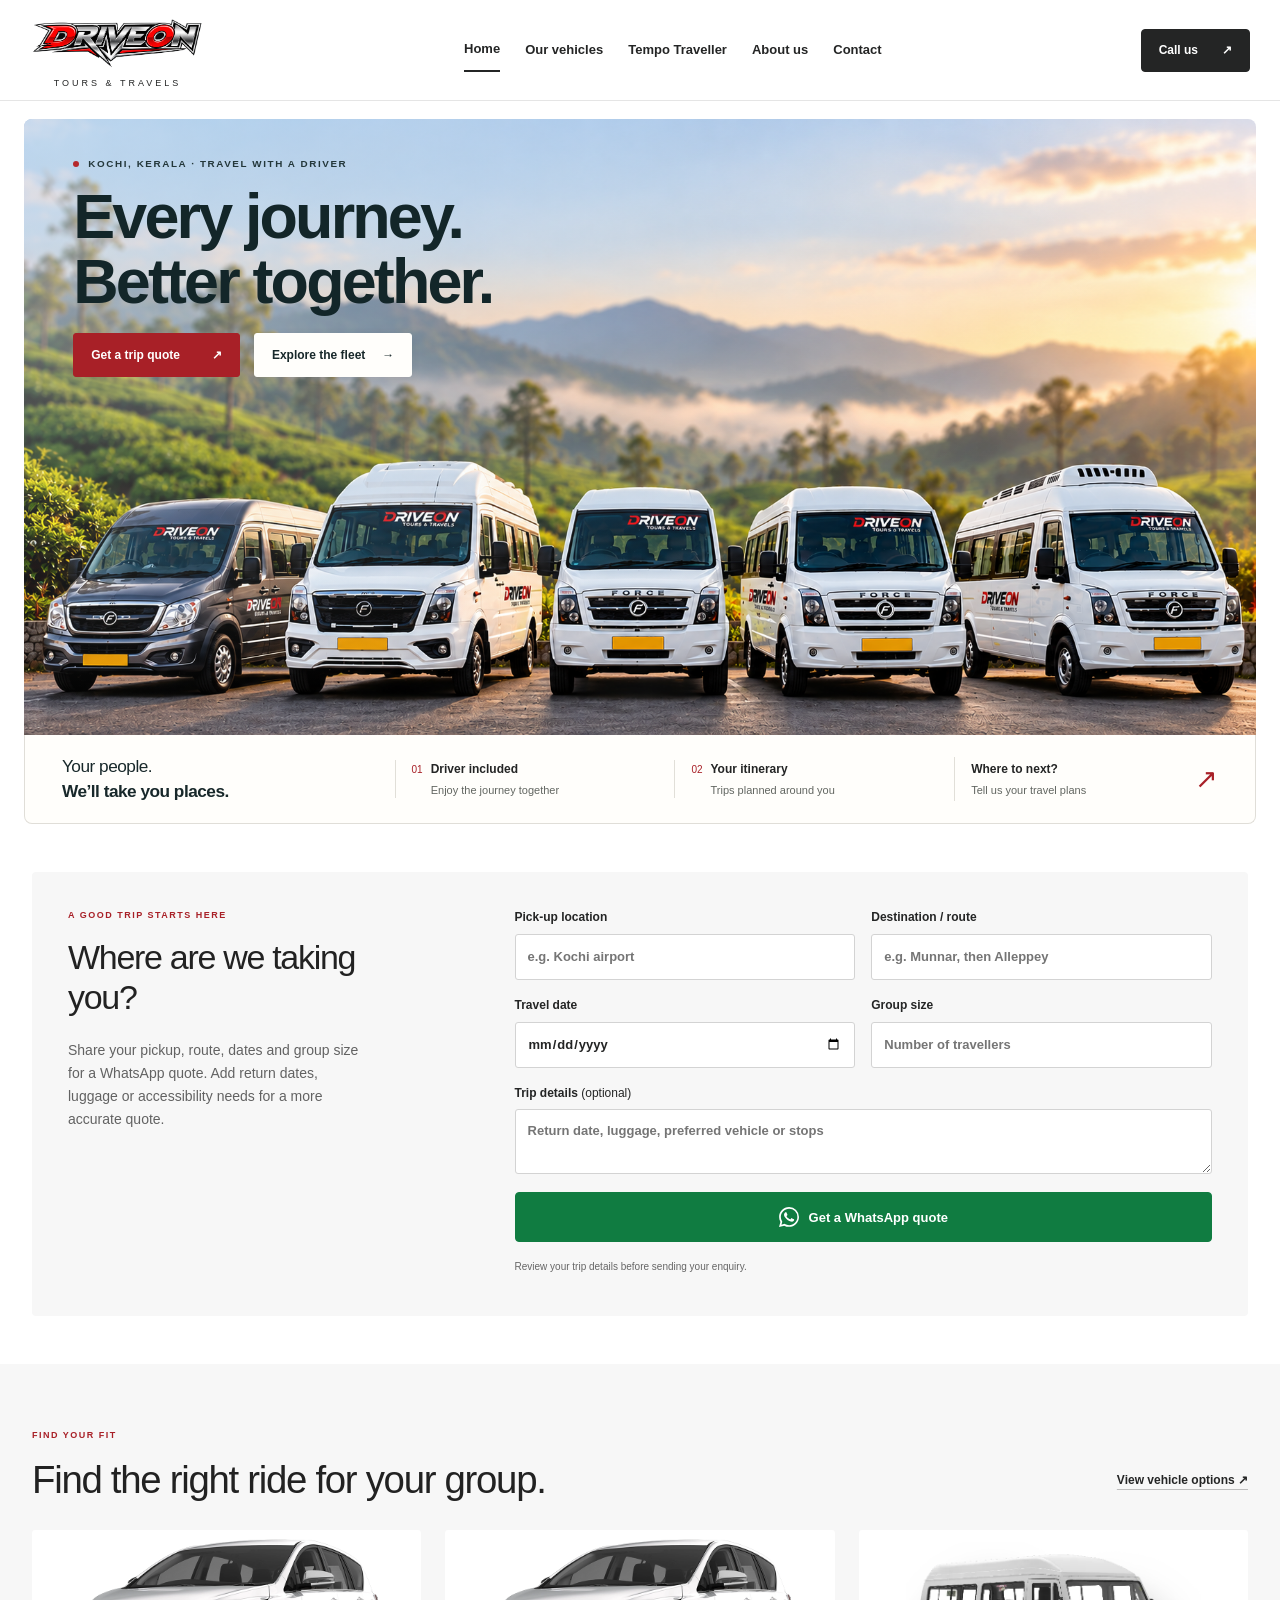
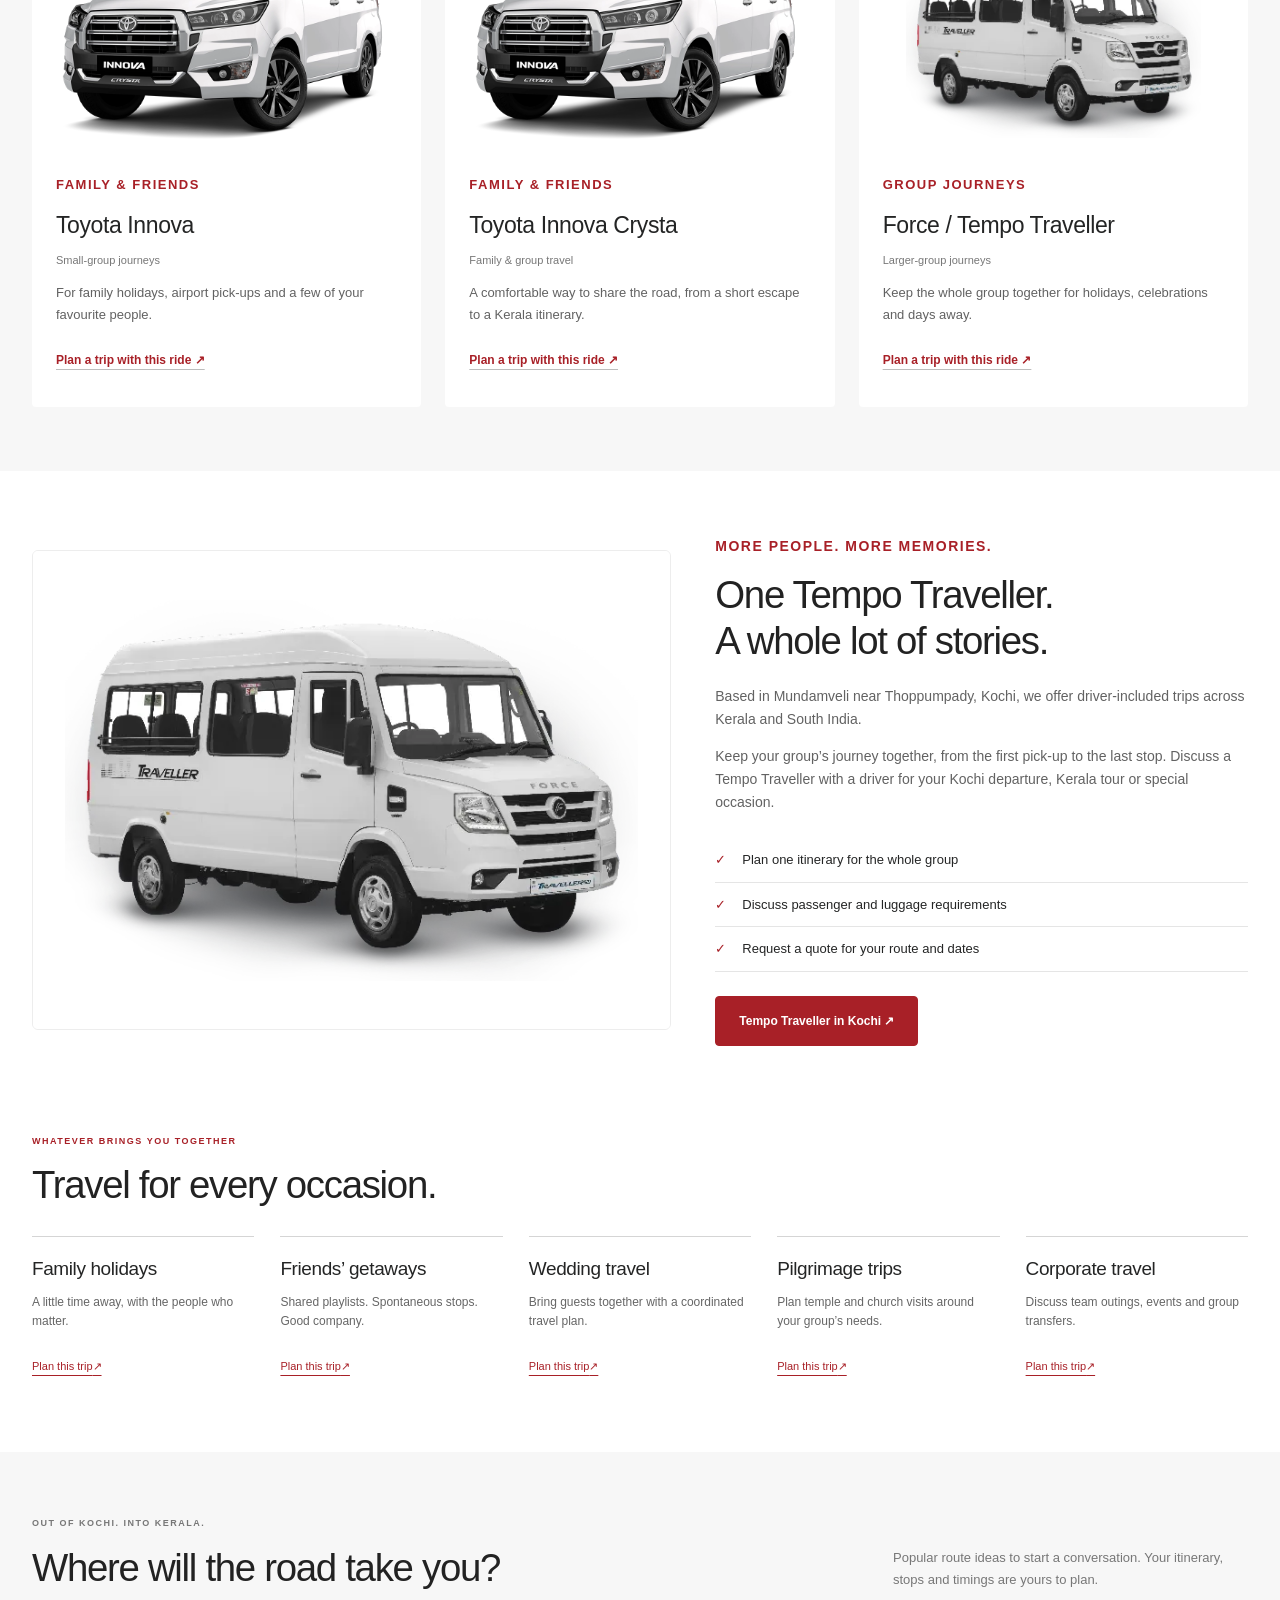
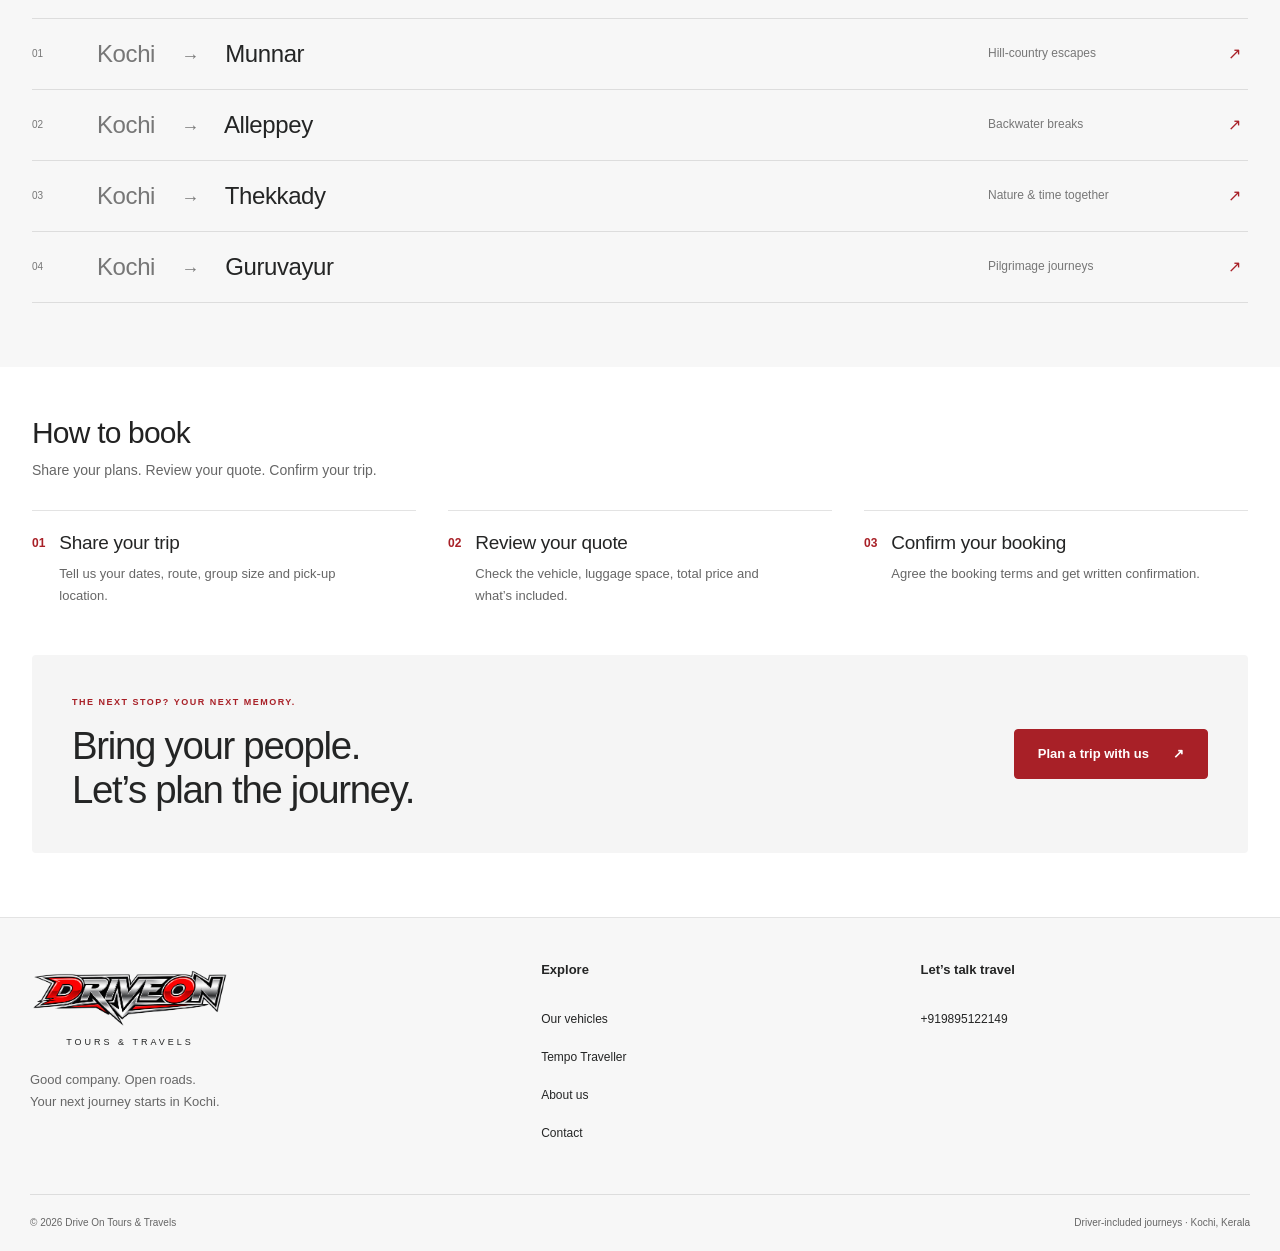
==== commit b4f1aec1: "Restore original homepage hero layout" ====
--- a/index.html
+++ b/index.html
@@ -1,2 +1,2 @@
 <!doctype html>
-<html lang="en-IN"><head><meta charset="utf-8"><meta name="viewport" content="width=device-width, initial-scale=1"><title>Group Travel with a Driver in Kochi | Drive On Tours &amp; Travels</title><meta name="description" content="Drive On Tours &amp; Travels is based in Mundamveli near Thoppumpady, Kochi. Book driver-included trips and Tempo Traveller quotes across Kerala and South India."><meta name="theme-color" content="#242525"><meta property="og:type" content="website"><meta property="og:title" content="Drive On Tours & Travels | Driver-Included Trips from Kochi"><meta property="og:description" content="Plan driver-included trips from Kochi with Drive On Tours & Travels. Explore vehicle options, Tempo Traveller enquiries and Kerala group itineraries."><link rel="canonical" href="https://driveonkerala.com/"><meta property="og:url" content="https://driveonkerala.com/"><script type="application/ld+json">{"@context":"https://schema.org","@type":"LocalBusiness","name":"Drive On Tours & Travels","url":"https://driveonkerala.com/","telephone":"+919895122149","logo":"https://driveonkerala.com/assets/images/logo/driveonlogo.png","address":{"@type":"PostalAddress","addressLocality":"Mundamveli, Kochi","addressRegion":"Kerala","addressCountry":"IN"},"areaServed":[{"@type":"AdministrativeArea","name":"Kerala"},{"@type":"Place","name":"South India"}]}</script><link rel="stylesheet" href="assets/css/styles.css?v=20261004-cleanup"><link rel="stylesheet" href="assets/css/home.css"><script src="assets/js/main.js?v=whatsapp-quote" defer></script><style>.panorama-subline{max-width:38ch;margin:0 0 18px;color:#23373a;font-size:clamp(14px,1.5vw,18px);line-height:1.45}@media(min-width:701px){.panorama-copy{padding:clamp(16px,2vw,28px);background:#edf3f3;border-radius:6px}.panorama-copy h1{margin-bottom:12px}}</style></head><body class="home-page"><a class="skip-link" href="#main">Skip to content</a><header class="site-header"><div class="container header-inner"><a class="brand" href="index.html" aria-label="Drive On Tours and Travels home"><img class="brand-logo" src="assets/images/logo/driveonlogo.png" width="2172" height="724" alt="Drive On"><span class="brand-sub">TOURS &amp; TRAVELS</span></a><button class="menu-toggle" type="button" aria-expanded="false" aria-controls="navigation" hidden>Menu <span aria-hidden="true">☰</span></button><nav id="navigation" aria-label="Main navigation"><a href="index.html" aria-current="page">Home</a><a href="vehicles.html">Our vehicles</a><a href="tempo-traveller-kochi.html">Tempo Traveller</a><a href="about.html">About us</a><a href="contact.html">Contact</a></nav><a href="tel:+919895122149" class="button header-cta header-call" data-event="phone_click" data-phone>Call us <span aria-hidden="true">↗</span></a></div></header><main id="main"><section class="panorama-hero" aria-labelledby="hero-heading"><div class="panorama-scene"><img class="panorama-image" src="assets/images/fleet/heroimagedriveon.png" width="1774" height="887" alt="Five Drive On branded Traveller vans lined up against tea-covered hills at sunrise" loading="eager" fetchpriority="high" decoding="async"><div class="panorama-copy"><p class="panorama-eyebrow"><span aria-hidden="true"></span> KOCHI, KERALA · TRAVEL WITH A DRIVER</p><h1 id="hero-heading">Every journey.<br>Better together.</h1><p class="panorama-subline">Private travel with a driver, from Kochi airport transfers to multi-day journeys across Kerala and South India.</p><div class="panorama-actions"><a class="button" href="#quote">Get a trip quote <span aria-hidden="true">↗</span></a><a href="vehicles.html" class="panorama-fleet-link">Explore the fleet <span aria-hidden="true">→</span></a></div></div></div><div class="panorama-service-bar"><div class="panorama-statement">Your people.<br><strong>We’ll take you places.</strong></div><div class="panorama-service"><span class="panorama-service-index" aria-hidden="true">01</span><div><strong>Driver included</strong><span>Enjoy the journey together</span></div></div><div class="panorama-service"><span class="panorama-service-index" aria-hidden="true">02</span><div><strong>Your itinerary</strong><span>Trips planned around you</span></div></div><a class="panorama-service panorama-enquiry" href="#quote"><span><strong>Where to next?</strong><span>Tell us your travel plans</span></span><span aria-hidden="true">↗</span></a></div></section><div class="container quote-wrap"><section class="quote-panel" id="quote" aria-labelledby="quote-title"><div><p class="eyebrow">A good trip starts here</p><h2 id="quote-title">Where are we taking you?</h2><p>Share your pickup, route, dates and group size for a WhatsApp quote. Add return dates, luggage or accessibility needs for a more accurate quote.</p></div><form action="contact.html#contact-details" method="get" data-quote-form><div class="form-grid"><label>Pick-up location<input name="pickup" autocomplete="off" placeholder="e.g. Kochi airport" maxlength="160" required></label><label>Destination / route<input name="destination" placeholder="e.g. Munnar, then Alleppey" maxlength="200" required></label><label>Travel date<input type="date" name="date" required></label><label>Group size<input type="number" name="passengers" min="1" max="100" placeholder="Number of travellers" required></label></div><label class="wide-label">Trip details <span>(optional)</span><textarea name="details" rows="2" maxlength="600" placeholder="Return date, luggage, preferred vehicle or stops"></textarea></label><button class="button" type="submit" disabled data-quote-submit><svg class="whatsapp-icon" viewBox="0 0 24 24" width="20" height="20" fill="currentColor" aria-hidden="true" focusable="false"><path d="M20.52 3.48A11.86 11.86 0 0 0 12.05 0C5.47 0 .12 5.35.12 11.93c0 2.1.55 4.16 1.6 5.97L.02 24l6.25-1.64a11.9 11.9 0 0 0 5.77 1.47h.01c6.58 0 11.93-5.35 11.94-11.93a11.85 11.85 0 0 0-3.47-8.42ZM12.05 21.8a9.86 9.86 0 0 1-5.03-1.38l-.36-.21-3.71.97.99-3.62-.24-.38a9.88 9.88 0 0 1-1.51-5.25c0-5.47 4.45-9.92 9.93-9.92a9.85 9.85 0 0 1 7.02 2.91 9.85 9.85 0 0 1 2.9 7.02c0 5.47-4.45 9.92-9.99 9.86Zm5.44-7.43c-.3-.15-1.76-.87-2.03-.97-.27-.1-.47-.15-.67.15-.2.3-.77.97-.94 1.17-.17.2-.35.22-.65.07-.3-.15-1.26-.46-2.39-1.47-.89-.79-1.48-1.77-1.65-2.07-.17-.3-.02-.46.13-.61.13-.13.3-.35.45-.52.15-.17.2-.3.3-.5.1-.2.05-.37-.03-.52-.07-.15-.67-1.61-.91-2.2-.24-.58-.48-.5-.67-.51h-.57c-.2 0-.52.07-.8.37-.27.3-1.04 1.02-1.04 2.48s1.07 2.87 1.22 3.07c.15.2 2.1 3.2 5.08 4.49.71.3 1.27.49 1.7.63.72.23 1.37.2 1.88.12.57-.09 1.76-.72 2.01-1.41.25-.69.25-1.29.17-1.41-.07-.12-.27-.2-.57-.35Z"/></svg><span>Get a WhatsApp quote</span></button><p class="form-note">Review your trip details before sending your enquiry.</p><p class="form-note" data-quote-status role="status">For a trip quote, <a href="tel:+919895122149" data-phone data-event="phone_click">call +91 98951 22149</a>.</p><noscript><p>Call <a href="tel:+919895122149">+91 98951 22149</a> to discuss your trip.</p></noscript></form></section></div><section class="section section-tinted"><div class="container"><div class="section-heading"><div><p class="eyebrow">Find your fit</p><h2>Find the right ride for your group.</h2></div><a class="text-link" href="vehicles.html">View vehicle options ↗</a></div><div class="vehicle-grid"><article class="vehicle-card"><figure class="catalog-photo catalog-crysta"><img src="assets/images/fleet/crysta-catalog.webp" width="1600" height="600" alt="White Toyota Innova Crysta in a front three-quarter view" loading="lazy" decoding="async"></figure><div class="card-body"><p class="eyebrow">FAMILY &amp; FRIENDS</p><h3>Toyota Innova</h3><p class="fleet-spec">Small-group journeys</p><p>For family holidays, airport pick-ups and a few of your favourite people.</p><a class="text-link" href="contact.html#quote" data-event="vehicle_quote_click" data-vehicle="Toyota Innova">Plan a trip with this ride ↗</a></div></article><article class="vehicle-card"><figure class="catalog-photo catalog-crysta"><img src="assets/images/fleet/crysta-catalog.webp" width="1600" height="600" alt="White Toyota Innova Crysta" loading="lazy" decoding="async"></figure><div class="card-body"><p class="eyebrow">FAMILY &amp; FRIENDS</p><h3>Toyota Innova Crysta</h3><p class="fleet-spec">Family &amp; group travel</p><p>A comfortable way to share the road, from a short escape to a Kerala itinerary.</p><a class="text-link" href="contact.html#quote" data-event="vehicle_quote_click" data-vehicle="Toyota Innova Crysta">Plan a trip with this ride ↗</a></div></article><article class="vehicle-card"><figure class="catalog-photo catalog-traveller"><img src="assets/images/fleet/traveller-studio.webp" width="640" height="420" alt="White Force Traveller" loading="lazy" decoding="async"></figure><div class="card-body"><p class="eyebrow">GROUP JOURNEYS</p><h3>Force / Tempo Traveller</h3><p class="fleet-spec">Larger-group journeys</p><p>Keep the whole group together for holidays, celebrations and days away.</p><a class="text-link" href="tempo-traveller-kochi.html" data-event="vehicle_quote_click" data-vehicle="Force / Tempo Traveller">Plan a trip with this ride ↗</a></div></article></div></div></section><section class="section container feature"><div class="feature-visual"><figure class="journey-photo"><img src="assets/images/fleet/traveller-studio.webp" width="640" height="420" alt="White Force Traveller" loading="lazy" decoding="async"></figure></div><div class="feature-copy"><p class="eyebrow">More people. More memories.</p><h2>One Tempo Traveller.<br>A whole lot of stories.</h2><p>Based in Mundamveli near Thoppumpady, Kochi, we offer driver-included trips across Kerala and South India.</p><p>Keep your group’s journey together, from the first pick-up to the last stop. Discuss a Tempo Traveller with a driver for your Kochi departure, Kerala tour or special occasion.</p><ul class="check-list"><li>Plan one itinerary for the whole group</li><li>Discuss passenger and luggage requirements</li><li>Request a quote for your route and dates</li></ul><a class="button" href="tempo-traveller-kochi.html">Tempo Traveller in Kochi ↗</a></div></section><section class="section container"><div class="section-heading"><div><p class="eyebrow">Whatever brings you together</p><h2>Travel for every occasion.</h2></div></div><div class="use-grid"><article><h3>Family holidays</h3><p>A little time away, with the people who matter.</p><a href="contact.html#quote">Plan this trip <span aria-hidden="true">↗</span></a></article><article><h3>Friends’ getaways</h3><p>Shared playlists. Spontaneous stops. Good company.</p><a href="contact.html#quote">Plan this trip <span aria-hidden="true">↗</span></a></article><article><h3>Wedding travel</h3><p>Bring guests together with a coordinated travel plan.</p><a href="contact.html#quote">Plan this trip <span aria-hidden="true">↗</span></a></article><article><h3>Pilgrimage trips</h3><p>Plan temple and church visits around your group’s needs.</p><a href="contact.html#quote">Plan this trip <span aria-hidden="true">↗</span></a></article><article><h3>Corporate travel</h3><p>Discuss team outings, events and group transfers.</p><a href="contact.html#quote">Plan this trip <span aria-hidden="true">↗</span></a></article></div></section><section class="section routes-section"><div class="container"><div class="section-heading"><div><p class="eyebrow">Out of Kochi. Into Kerala.</p><h2>Where will the road take you?</h2></div><p>Popular route ideas to start a conversation. Your itinerary, stops and timings are yours to plan.</p></div><div class="route-list"><a href="contact.html#quote"><span class="route-index">01</span><h3><span>Kochi</span> <span aria-hidden="true">→</span> Munnar</h3><p>Hill-country escapes</p><span aria-hidden="true">↗</span></a><a href="contact.html#quote"><span class="route-index">02</span><h3><span>Kochi</span> <span aria-hidden="true">→</span> Alleppey</h3><p>Backwater breaks</p><span aria-hidden="true">↗</span></a><a href="contact.html#quote"><span class="route-index">03</span><h3><span>Kochi</span> <span aria-hidden="true">→</span> Thekkady</h3><p>Nature &amp; time together</p><span aria-hidden="true">↗</span></a><a href="contact.html#quote"><span class="route-index">04</span><h3><span>Kochi</span> <span aria-hidden="true">→</span> Guruvayur</h3><p>Pilgrimage journeys</p><span aria-hidden="true">↗</span></a></div></div></section><section class="section container booking-simple" aria-labelledby="booking-heading"><div class="booking-heading"><h2 id="booking-heading">How to book</h2><p>Share your plans. Review your quote. Confirm your trip.</p></div><ol class="booking-flow"><li><span aria-hidden="true">01</span><div><h3>Share your trip</h3><p>Tell us your dates, route, group size and pick-up location.</p></div></li><li><span aria-hidden="true">02</span><div><h3>Review your quote</h3><p>Check the vehicle, luggage space, total price and what’s included.</p></div></li><li><span aria-hidden="true">03</span><div><h3>Confirm your booking</h3><p>Agree the booking terms and get written confirmation.</p></div></li></ol></section><!-- TODO: Add verified business credentials and genuine reviews when supplied. --><section class="final-cta container"><div><p class="eyebrow">The next stop? Your next memory.</p><h2>Bring your people.<br>Let’s plan the journey.</h2></div><a class="button" href="contact.html#quote" data-whatsapp data-event="whatsapp_click">Plan a trip with us <span aria-hidden="true">↗</span></a></section></main><footer class="site-footer"><div class="container footer-grid"><div><a href="index.html" class="brand footer-brand"><img class="brand-logo" src="assets/images/logo/driveonlogo.png" width="2172" height="724" alt="Drive On"><span class="brand-sub">TOURS &amp; TRAVELS</span></a><p>Good company. Open roads.<br>Your next journey starts in Kochi.</p></div><div><h2>Explore</h2><a href="vehicles.html">Our vehicles</a><a href="tempo-traveller-kochi.html">Tempo Traveller</a><a href="about.html">About us</a><a href="contact.html">Contact</a></div><div><h2>Let’s talk travel</h2><a href="tel:+919895122149" data-phone data-event="phone_click"><span data-business="phone">+919895122149</span></a></div></div><div class="container footer-bottom"><span>© 2026 Drive On Tours &amp; Travels</span><span>Driver-included journeys · Kochi, Kerala</span></div></footer></body></html>
+<html lang="en-IN"><head><meta charset="utf-8"><meta name="viewport" content="width=device-width, initial-scale=1"><title>Group Travel with a Driver in Kochi | Drive On Tours &amp; Travels</title><meta name="description" content="Drive On Tours &amp; Travels is based in Mundamveli near Thoppumpady, Kochi. Book driver-included trips and Tempo Traveller quotes across Kerala and South India."><meta name="theme-color" content="#242525"><meta property="og:type" content="website"><meta property="og:title" content="Drive On Tours & Travels | Driver-Included Trips from Kochi"><meta property="og:description" content="Plan driver-included trips from Kochi with Drive On Tours & Travels. Explore vehicle options, Tempo Traveller enquiries and Kerala group itineraries."><link rel="canonical" href="https://driveonkerala.com/"><meta property="og:url" content="https://driveonkerala.com/"><script type="application/ld+json">{"@context":"https://schema.org","@type":"LocalBusiness","name":"Drive On Tours & Travels","url":"https://driveonkerala.com/","telephone":"+919895122149","logo":"https://driveonkerala.com/assets/images/logo/driveonlogo.png","address":{"@type":"PostalAddress","addressLocality":"Mundamveli, Kochi","addressRegion":"Kerala","addressCountry":"IN"},"areaServed":[{"@type":"AdministrativeArea","name":"Kerala"},{"@type":"Place","name":"South India"}]}</script><link rel="stylesheet" href="assets/css/styles.css?v=20261004-cleanup"><link rel="stylesheet" href="assets/css/home.css"><script src="assets/js/main.js?v=whatsapp-quote" defer></script></head><body class="home-page"><a class="skip-link" href="#main">Skip to content</a><header class="site-header"><div class="container header-inner"><a class="brand" href="index.html" aria-label="Drive On Tours and Travels home"><img class="brand-logo" src="assets/images/logo/driveonlogo.png" width="2172" height="724" alt="Drive On"><span class="brand-sub">TOURS &amp; TRAVELS</span></a><button class="menu-toggle" type="button" aria-expanded="false" aria-controls="navigation" hidden>Menu <span aria-hidden="true">☰</span></button><nav id="navigation" aria-label="Main navigation"><a href="index.html" aria-current="page">Home</a><a href="vehicles.html">Our vehicles</a><a href="tempo-traveller-kochi.html">Tempo Traveller</a><a href="about.html">About us</a><a href="contact.html">Contact</a></nav><a href="tel:+919895122149" class="button header-cta header-call" data-event="phone_click" data-phone>Call us <span aria-hidden="true">↗</span></a></div></header><main id="main"><section class="panorama-hero" aria-labelledby="hero-heading"><div class="panorama-scene"><img class="panorama-image" src="assets/images/fleet/heroimagedriveon.png" width="1774" height="887" alt="Five Drive On branded Traveller vans lined up against tea-covered hills at sunrise" loading="eager" fetchpriority="high" decoding="async"><div class="panorama-copy"><p class="panorama-eyebrow"><span aria-hidden="true"></span> KOCHI, KERALA · TRAVEL WITH A DRIVER</p><h1 id="hero-heading">Every journey.<br>Better together.</h1><div class="panorama-actions"><a class="button" href="#quote">Get a trip quote <span aria-hidden="true">↗</span></a><a href="vehicles.html" class="panorama-fleet-link">Explore the fleet <span aria-hidden="true">→</span></a></div></div></div><div class="panorama-service-bar"><div class="panorama-statement">Your people.<br><strong>We’ll take you places.</strong></div><div class="panorama-service"><span class="panorama-service-index" aria-hidden="true">01</span><div><strong>Driver included</strong><span>Enjoy the journey together</span></div></div><div class="panorama-service"><span class="panorama-service-index" aria-hidden="true">02</span><div><strong>Your itinerary</strong><span>Trips planned around you</span></div></div><a class="panorama-service panorama-enquiry" href="#quote"><span><strong>Where to next?</strong><span>Tell us your travel plans</span></span><span aria-hidden="true">↗</span></a></div></section><div class="container quote-wrap"><section class="quote-panel" id="quote" aria-labelledby="quote-title"><div><p class="eyebrow">A good trip starts here</p><h2 id="quote-title">Where are we taking you?</h2><p>Share your pickup, route, dates and group size for a WhatsApp quote. Add return dates, luggage or accessibility needs for a more accurate quote.</p></div><form action="contact.html#contact-details" method="get" data-quote-form><div class="form-grid"><label>Pick-up location<input name="pickup" autocomplete="off" placeholder="e.g. Kochi airport" maxlength="160" required></label><label>Destination / route<input name="destination" placeholder="e.g. Munnar, then Alleppey" maxlength="200" required></label><label>Travel date<input type="date" name="date" required></label><label>Group size<input type="number" name="passengers" min="1" max="100" placeholder="Number of travellers" required></label></div><label class="wide-label">Trip details <span>(optional)</span><textarea name="details" rows="2" maxlength="600" placeholder="Return date, luggage, preferred vehicle or stops"></textarea></label><button class="button" type="submit" disabled data-quote-submit><svg class="whatsapp-icon" viewBox="0 0 24 24" width="20" height="20" fill="currentColor" aria-hidden="true" focusable="false"><path d="M20.52 3.48A11.86 11.86 0 0 0 12.05 0C5.47 0 .12 5.35.12 11.93c0 2.1.55 4.16 1.6 5.97L.02 24l6.25-1.64a11.9 11.9 0 0 0 5.77 1.47h.01c6.58 0 11.93-5.35 11.94-11.93a11.85 11.85 0 0 0-3.47-8.42ZM12.05 21.8a9.86 9.86 0 0 1-5.03-1.38l-.36-.21-3.71.97.99-3.62-.24-.38a9.88 9.88 0 0 1-1.51-5.25c0-5.47 4.45-9.92 9.93-9.92a9.85 9.85 0 0 1 7.02 2.91 9.85 9.85 0 0 1 2.9 7.02c0 5.47-4.45 9.92-9.99 9.86Zm5.44-7.43c-.3-.15-1.76-.87-2.03-.97-.27-.1-.47-.15-.67.15-.2.3-.77.97-.94 1.17-.17.2-.35.22-.65.07-.3-.15-1.26-.46-2.39-1.47-.89-.79-1.48-1.77-1.65-2.07-.17-.3-.02-.46.13-.61.13-.13.3-.35.45-.52.15-.17.2-.3.3-.5.1-.2.05-.37-.03-.52-.07-.15-.67-1.61-.91-2.2-.24-.58-.48-.5-.67-.51h-.57c-.2 0-.52.07-.8.37-.27.3-1.04 1.02-1.04 2.48s1.07 2.87 1.22 3.07c.15.2 2.1 3.2 5.08 4.49.71.3 1.27.49 1.7.63.72.23 1.37.2 1.88.12.57-.09 1.76-.72 2.01-1.41.25-.69.25-1.29.17-1.41-.07-.12-.27-.2-.57-.35Z"/></svg><span>Get a WhatsApp quote</span></button><p class="form-note">Review your trip details before sending your enquiry.</p><p class="form-note" data-quote-status role="status">For a trip quote, <a href="tel:+919895122149" data-phone data-event="phone_click">call +91 98951 22149</a>.</p><noscript><p>Call <a href="tel:+919895122149">+91 98951 22149</a> to discuss your trip.</p></noscript></form></section></div><section class="section section-tinted"><div class="container"><div class="section-heading"><div><p class="eyebrow">Find your fit</p><h2>Find the right ride for your group.</h2></div><a class="text-link" href="vehicles.html">View vehicle options ↗</a></div><div class="vehicle-grid"><article class="vehicle-card"><figure class="catalog-photo catalog-crysta"><img src="assets/images/fleet/crysta-catalog.webp" width="1600" height="600" alt="White Toyota Innova Crysta in a front three-quarter view" loading="lazy" decoding="async"></figure><div class="card-body"><p class="eyebrow">FAMILY &amp; FRIENDS</p><h3>Toyota Innova</h3><p class="fleet-spec">Small-group journeys</p><p>For family holidays, airport pick-ups and a few of your favourite people.</p><a class="text-link" href="contact.html#quote" data-event="vehicle_quote_click" data-vehicle="Toyota Innova">Plan a trip with this ride ↗</a></div></article><article class="vehicle-card"><figure class="catalog-photo catalog-crysta"><img src="assets/images/fleet/crysta-catalog.webp" width="1600" height="600" alt="White Toyota Innova Crysta" loading="lazy" decoding="async"></figure><div class="card-body"><p class="eyebrow">FAMILY &amp; FRIENDS</p><h3>Toyota Innova Crysta</h3><p class="fleet-spec">Family &amp; group travel</p><p>A comfortable way to share the road, from a short escape to a Kerala itinerary.</p><a class="text-link" href="contact.html#quote" data-event="vehicle_quote_click" data-vehicle="Toyota Innova Crysta">Plan a trip with this ride ↗</a></div></article><article class="vehicle-card"><figure class="catalog-photo catalog-traveller"><img src="assets/images/fleet/traveller-studio.webp" width="640" height="420" alt="White Force Traveller" loading="lazy" decoding="async"></figure><div class="card-body"><p class="eyebrow">GROUP JOURNEYS</p><h3>Force / Tempo Traveller</h3><p class="fleet-spec">Larger-group journeys</p><p>Keep the whole group together for holidays, celebrations and days away.</p><a class="text-link" href="tempo-traveller-kochi.html" data-event="vehicle_quote_click" data-vehicle="Force / Tempo Traveller">Plan a trip with this ride ↗</a></div></article></div></div></section><section class="section container feature"><div class="feature-visual"><figure class="journey-photo"><img src="assets/images/fleet/traveller-studio.webp" width="640" height="420" alt="White Force Traveller" loading="lazy" decoding="async"></figure></div><div class="feature-copy"><p class="eyebrow">More people. More memories.</p><h2>One Tempo Traveller.<br>A whole lot of stories.</h2><p>Based in Mundamveli near Thoppumpady, Kochi, we offer driver-included trips across Kerala and South India.</p><p>Keep your group’s journey together, from the first pick-up to the last stop. Discuss a Tempo Traveller with a driver for your Kochi departure, Kerala tour or special occasion.</p><ul class="check-list"><li>Plan one itinerary for the whole group</li><li>Discuss passenger and luggage requirements</li><li>Request a quote for your route and dates</li></ul><a class="button" href="tempo-traveller-kochi.html">Tempo Traveller in Kochi ↗</a></div></section><section class="section container"><div class="section-heading"><div><p class="eyebrow">Whatever brings you together</p><h2>Travel for every occasion.</h2></div></div><div class="use-grid"><article><h3>Family holidays</h3><p>A little time away, with the people who matter.</p><a href="contact.html#quote">Plan this trip <span aria-hidden="true">↗</span></a></article><article><h3>Friends’ getaways</h3><p>Shared playlists. Spontaneous stops. Good company.</p><a href="contact.html#quote">Plan this trip <span aria-hidden="true">↗</span></a></article><article><h3>Wedding travel</h3><p>Bring guests together with a coordinated travel plan.</p><a href="contact.html#quote">Plan this trip <span aria-hidden="true">↗</span></a></article><article><h3>Pilgrimage trips</h3><p>Plan temple and church visits around your group’s needs.</p><a href="contact.html#quote">Plan this trip <span aria-hidden="true">↗</span></a></article><article><h3>Corporate travel</h3><p>Discuss team outings, events and group transfers.</p><a href="contact.html#quote">Plan this trip <span aria-hidden="true">↗</span></a></article></div></section><section class="section routes-section"><div class="container"><div class="section-heading"><div><p class="eyebrow">Out of Kochi. Into Kerala.</p><h2>Where will the road take you?</h2></div><p>Popular route ideas to start a conversation. Your itinerary, stops and timings are yours to plan.</p></div><div class="route-list"><a href="contact.html#quote"><span class="route-index">01</span><h3><span>Kochi</span> <span aria-hidden="true">→</span> Munnar</h3><p>Hill-country escapes</p><span aria-hidden="true">↗</span></a><a href="contact.html#quote"><span class="route-index">02</span><h3><span>Kochi</span> <span aria-hidden="true">→</span> Alleppey</h3><p>Backwater breaks</p><span aria-hidden="true">↗</span></a><a href="contact.html#quote"><span class="route-index">03</span><h3><span>Kochi</span> <span aria-hidden="true">→</span> Thekkady</h3><p>Nature &amp; time together</p><span aria-hidden="true">↗</span></a><a href="contact.html#quote"><span class="route-index">04</span><h3><span>Kochi</span> <span aria-hidden="true">→</span> Guruvayur</h3><p>Pilgrimage journeys</p><span aria-hidden="true">↗</span></a></div></div></section><section class="section container booking-simple" aria-labelledby="booking-heading"><div class="booking-heading"><h2 id="booking-heading">How to book</h2><p>Share your plans. Review your quote. Confirm your trip.</p></div><ol class="booking-flow"><li><span aria-hidden="true">01</span><div><h3>Share your trip</h3><p>Tell us your dates, route, group size and pick-up location.</p></div></li><li><span aria-hidden="true">02</span><div><h3>Review your quote</h3><p>Check the vehicle, luggage space, total price and what’s included.</p></div></li><li><span aria-hidden="true">03</span><div><h3>Confirm your booking</h3><p>Agree the booking terms and get written confirmation.</p></div></li></ol></section><!-- TODO: Add verified business credentials and genuine reviews when supplied. --><section class="final-cta container"><div><p class="eyebrow">The next stop? Your next memory.</p><h2>Bring your people.<br>Let’s plan the journey.</h2></div><a class="button" href="contact.html#quote" data-whatsapp data-event="whatsapp_click">Plan a trip with us <span aria-hidden="true">↗</span></a></section></main><footer class="site-footer"><div class="container footer-grid"><div><a href="index.html" class="brand footer-brand"><img class="brand-logo" src="assets/images/logo/driveonlogo.png" width="2172" height="724" alt="Drive On"><span class="brand-sub">TOURS &amp; TRAVELS</span></a><p>Good company. Open roads.<br>Your next journey starts in Kochi.</p></div><div><h2>Explore</h2><a href="vehicles.html">Our vehicles</a><a href="tempo-traveller-kochi.html">Tempo Traveller</a><a href="about.html">About us</a><a href="contact.html">Contact</a></div><div><h2>Let’s talk travel</h2><a href="tel:+919895122149" data-phone data-event="phone_click"><span data-business="phone">+919895122149</span></a></div></div><div class="container footer-bottom"><span>© 2026 Drive On Tours &amp; Travels</span><span>Driver-included journeys · Kochi, Kerala</span></div></footer></body></html>
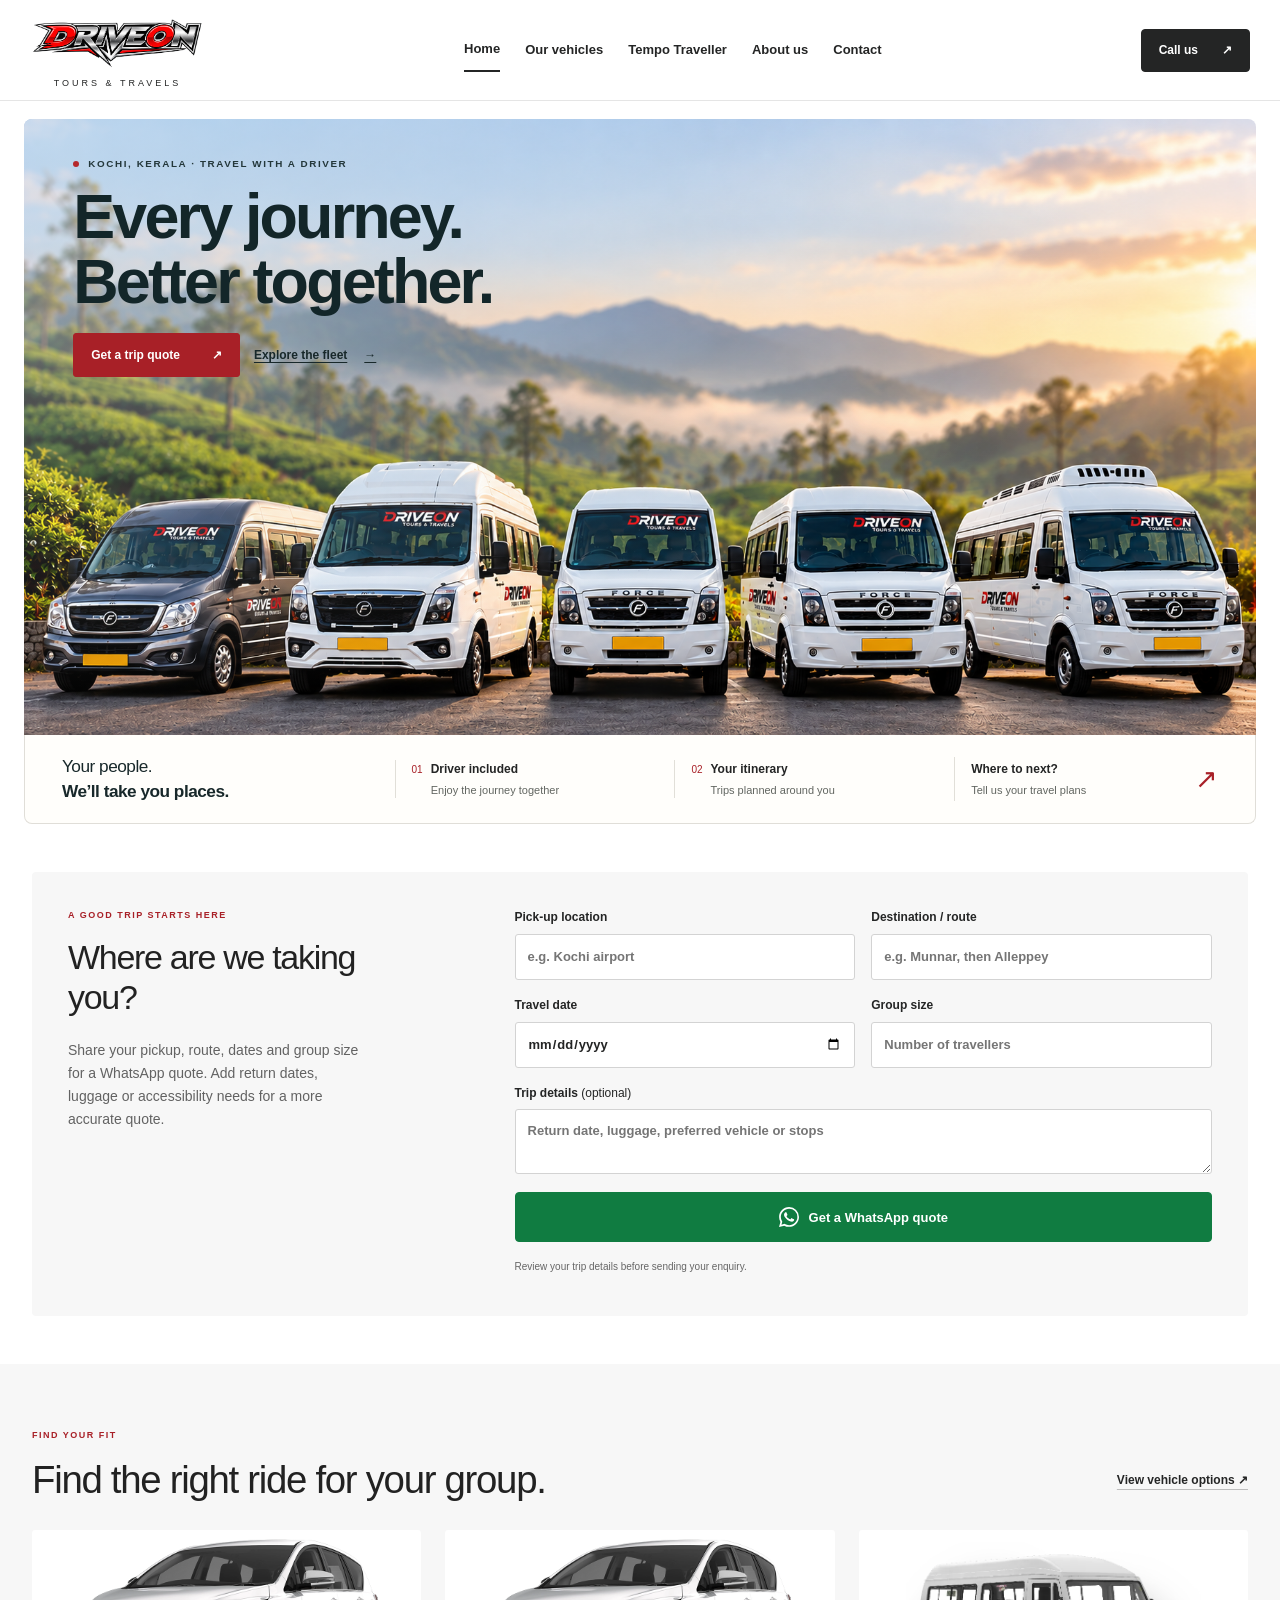
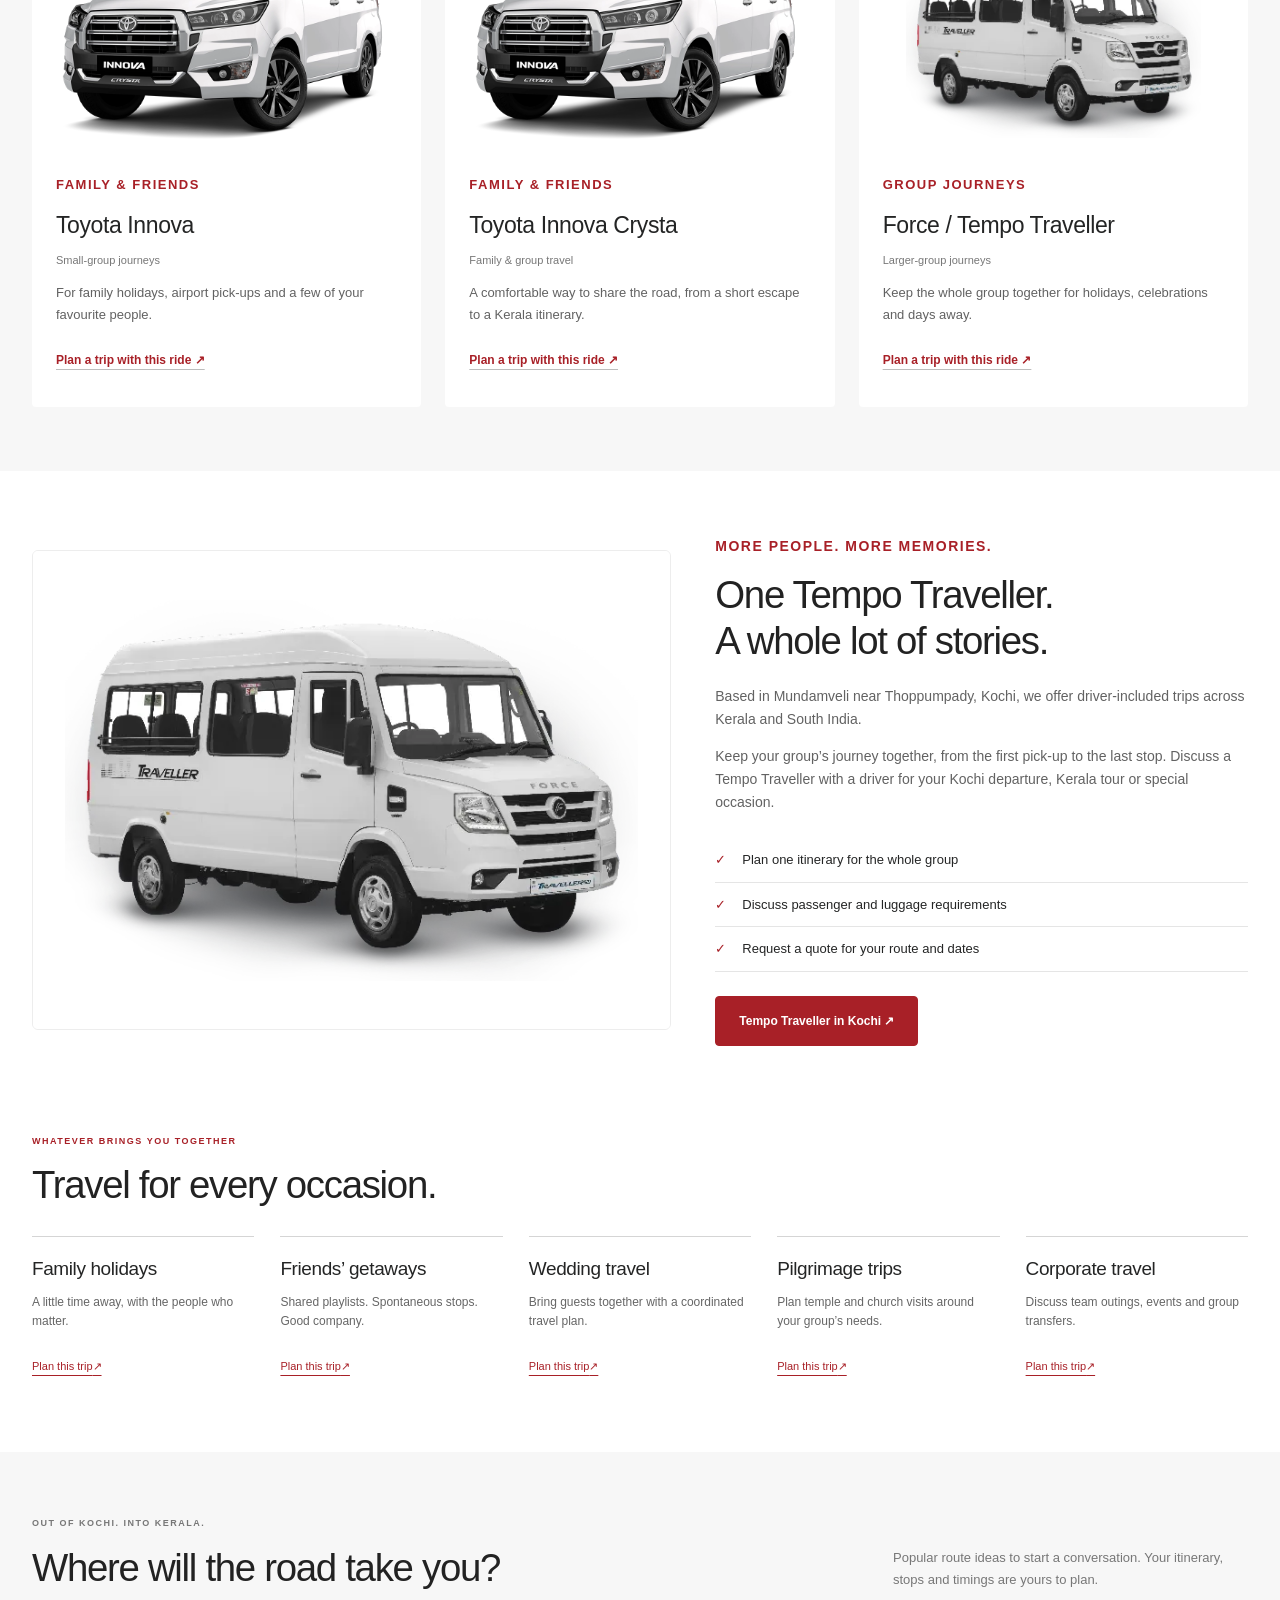
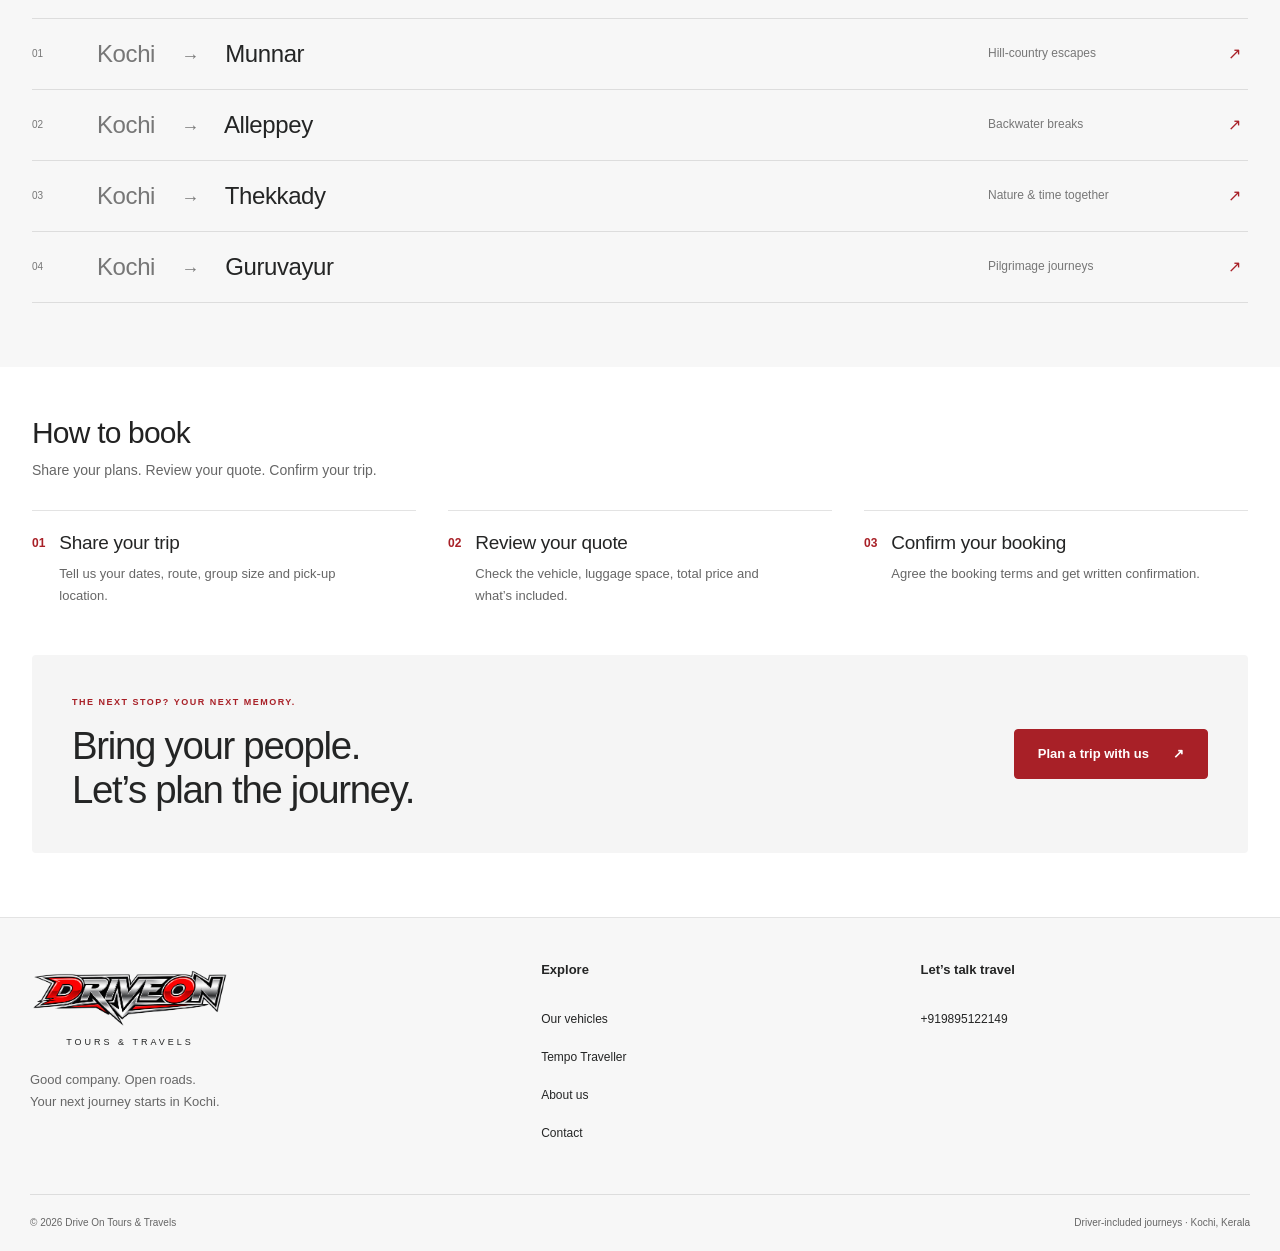
==== commit 0431dfbc: "Style Explore the fleet as a text link" ====
--- a/index.html
+++ b/index.html
@@ -1,2 +1,2 @@
 <!doctype html>
-<html lang="en-IN"><head><meta charset="utf-8"><meta name="viewport" content="width=device-width, initial-scale=1"><title>Group Travel with a Driver in Kochi | Drive On Tours &amp; Travels</title><meta name="description" content="Drive On Tours &amp; Travels is based in Mundamveli near Thoppumpady, Kochi. Book driver-included trips and Tempo Traveller quotes across Kerala and South India."><meta name="theme-color" content="#242525"><meta property="og:type" content="website"><meta property="og:title" content="Drive On Tours & Travels | Driver-Included Trips from Kochi"><meta property="og:description" content="Plan driver-included trips from Kochi with Drive On Tours & Travels. Explore vehicle options, Tempo Traveller enquiries and Kerala group itineraries."><link rel="canonical" href="https://driveonkerala.com/"><meta property="og:url" content="https://driveonkerala.com/"><script type="application/ld+json">{"@context":"https://schema.org","@type":"LocalBusiness","name":"Drive On Tours & Travels","url":"https://driveonkerala.com/","telephone":"+919895122149","logo":"https://driveonkerala.com/assets/images/logo/driveonlogo.png","address":{"@type":"PostalAddress","addressLocality":"Mundamveli, Kochi","addressRegion":"Kerala","addressCountry":"IN"},"areaServed":[{"@type":"AdministrativeArea","name":"Kerala"},{"@type":"Place","name":"South India"}]}</script><link rel="stylesheet" href="assets/css/styles.css?v=20261004-cleanup"><link rel="stylesheet" href="assets/css/home.css"><script src="assets/js/main.js?v=whatsapp-quote" defer></script></head><body class="home-page"><a class="skip-link" href="#main">Skip to content</a><header class="site-header"><div class="container header-inner"><a class="brand" href="index.html" aria-label="Drive On Tours and Travels home"><img class="brand-logo" src="assets/images/logo/driveonlogo.png" width="2172" height="724" alt="Drive On"><span class="brand-sub">TOURS &amp; TRAVELS</span></a><button class="menu-toggle" type="button" aria-expanded="false" aria-controls="navigation" hidden>Menu <span aria-hidden="true">☰</span></button><nav id="navigation" aria-label="Main navigation"><a href="index.html" aria-current="page">Home</a><a href="vehicles.html">Our vehicles</a><a href="tempo-traveller-kochi.html">Tempo Traveller</a><a href="about.html">About us</a><a href="contact.html">Contact</a></nav><a href="tel:+919895122149" class="button header-cta header-call" data-event="phone_click" data-phone>Call us <span aria-hidden="true">↗</span></a></div></header><main id="main"><section class="panorama-hero" aria-labelledby="hero-heading"><div class="panorama-scene"><img class="panorama-image" src="assets/images/fleet/heroimagedriveon.png" width="1774" height="887" alt="Five Drive On branded Traveller vans lined up against tea-covered hills at sunrise" loading="eager" fetchpriority="high" decoding="async"><div class="panorama-copy"><p class="panorama-eyebrow"><span aria-hidden="true"></span> KOCHI, KERALA · TRAVEL WITH A DRIVER</p><h1 id="hero-heading">Every journey.<br>Better together.</h1><div class="panorama-actions"><a class="button" href="#quote">Get a trip quote <span aria-hidden="true">↗</span></a><a href="vehicles.html" class="panorama-fleet-link">Explore the fleet <span aria-hidden="true">→</span></a></div></div></div><div class="panorama-service-bar"><div class="panorama-statement">Your people.<br><strong>We’ll take you places.</strong></div><div class="panorama-service"><span class="panorama-service-index" aria-hidden="true">01</span><div><strong>Driver included</strong><span>Enjoy the journey together</span></div></div><div class="panorama-service"><span class="panorama-service-index" aria-hidden="true">02</span><div><strong>Your itinerary</strong><span>Trips planned around you</span></div></div><a class="panorama-service panorama-enquiry" href="#quote"><span><strong>Where to next?</strong><span>Tell us your travel plans</span></span><span aria-hidden="true">↗</span></a></div></section><div class="container quote-wrap"><section class="quote-panel" id="quote" aria-labelledby="quote-title"><div><p class="eyebrow">A good trip starts here</p><h2 id="quote-title">Where are we taking you?</h2><p>Share your pickup, route, dates and group size for a WhatsApp quote. Add return dates, luggage or accessibility needs for a more accurate quote.</p></div><form action="contact.html#contact-details" method="get" data-quote-form><div class="form-grid"><label>Pick-up location<input name="pickup" autocomplete="off" placeholder="e.g. Kochi airport" maxlength="160" required></label><label>Destination / route<input name="destination" placeholder="e.g. Munnar, then Alleppey" maxlength="200" required></label><label>Travel date<input type="date" name="date" required></label><label>Group size<input type="number" name="passengers" min="1" max="100" placeholder="Number of travellers" required></label></div><label class="wide-label">Trip details <span>(optional)</span><textarea name="details" rows="2" maxlength="600" placeholder="Return date, luggage, preferred vehicle or stops"></textarea></label><button class="button" type="submit" disabled data-quote-submit><svg class="whatsapp-icon" viewBox="0 0 24 24" width="20" height="20" fill="currentColor" aria-hidden="true" focusable="false"><path d="M20.52 3.48A11.86 11.86 0 0 0 12.05 0C5.47 0 .12 5.35.12 11.93c0 2.1.55 4.16 1.6 5.97L.02 24l6.25-1.64a11.9 11.9 0 0 0 5.77 1.47h.01c6.58 0 11.93-5.35 11.94-11.93a11.85 11.85 0 0 0-3.47-8.42ZM12.05 21.8a9.86 9.86 0 0 1-5.03-1.38l-.36-.21-3.71.97.99-3.62-.24-.38a9.88 9.88 0 0 1-1.51-5.25c0-5.47 4.45-9.92 9.93-9.92a9.85 9.85 0 0 1 7.02 2.91 9.85 9.85 0 0 1 2.9 7.02c0 5.47-4.45 9.92-9.99 9.86Zm5.44-7.43c-.3-.15-1.76-.87-2.03-.97-.27-.1-.47-.15-.67.15-.2.3-.77.97-.94 1.17-.17.2-.35.22-.65.07-.3-.15-1.26-.46-2.39-1.47-.89-.79-1.48-1.77-1.65-2.07-.17-.3-.02-.46.13-.61.13-.13.3-.35.45-.52.15-.17.2-.3.3-.5.1-.2.05-.37-.03-.52-.07-.15-.67-1.61-.91-2.2-.24-.58-.48-.5-.67-.51h-.57c-.2 0-.52.07-.8.37-.27.3-1.04 1.02-1.04 2.48s1.07 2.87 1.22 3.07c.15.2 2.1 3.2 5.08 4.49.71.3 1.27.49 1.7.63.72.23 1.37.2 1.88.12.57-.09 1.76-.72 2.01-1.41.25-.69.25-1.29.17-1.41-.07-.12-.27-.2-.57-.35Z"/></svg><span>Get a WhatsApp quote</span></button><p class="form-note">Review your trip details before sending your enquiry.</p><p class="form-note" data-quote-status role="status">For a trip quote, <a href="tel:+919895122149" data-phone data-event="phone_click">call +91 98951 22149</a>.</p><noscript><p>Call <a href="tel:+919895122149">+91 98951 22149</a> to discuss your trip.</p></noscript></form></section></div><section class="section section-tinted"><div class="container"><div class="section-heading"><div><p class="eyebrow">Find your fit</p><h2>Find the right ride for your group.</h2></div><a class="text-link" href="vehicles.html">View vehicle options ↗</a></div><div class="vehicle-grid"><article class="vehicle-card"><figure class="catalog-photo catalog-crysta"><img src="assets/images/fleet/crysta-catalog.webp" width="1600" height="600" alt="White Toyota Innova Crysta in a front three-quarter view" loading="lazy" decoding="async"></figure><div class="card-body"><p class="eyebrow">FAMILY &amp; FRIENDS</p><h3>Toyota Innova</h3><p class="fleet-spec">Small-group journeys</p><p>For family holidays, airport pick-ups and a few of your favourite people.</p><a class="text-link" href="contact.html#quote" data-event="vehicle_quote_click" data-vehicle="Toyota Innova">Plan a trip with this ride ↗</a></div></article><article class="vehicle-card"><figure class="catalog-photo catalog-crysta"><img src="assets/images/fleet/crysta-catalog.webp" width="1600" height="600" alt="White Toyota Innova Crysta" loading="lazy" decoding="async"></figure><div class="card-body"><p class="eyebrow">FAMILY &amp; FRIENDS</p><h3>Toyota Innova Crysta</h3><p class="fleet-spec">Family &amp; group travel</p><p>A comfortable way to share the road, from a short escape to a Kerala itinerary.</p><a class="text-link" href="contact.html#quote" data-event="vehicle_quote_click" data-vehicle="Toyota Innova Crysta">Plan a trip with this ride ↗</a></div></article><article class="vehicle-card"><figure class="catalog-photo catalog-traveller"><img src="assets/images/fleet/traveller-studio.webp" width="640" height="420" alt="White Force Traveller" loading="lazy" decoding="async"></figure><div class="card-body"><p class="eyebrow">GROUP JOURNEYS</p><h3>Force / Tempo Traveller</h3><p class="fleet-spec">Larger-group journeys</p><p>Keep the whole group together for holidays, celebrations and days away.</p><a class="text-link" href="tempo-traveller-kochi.html" data-event="vehicle_quote_click" data-vehicle="Force / Tempo Traveller">Plan a trip with this ride ↗</a></div></article></div></div></section><section class="section container feature"><div class="feature-visual"><figure class="journey-photo"><img src="assets/images/fleet/traveller-studio.webp" width="640" height="420" alt="White Force Traveller" loading="lazy" decoding="async"></figure></div><div class="feature-copy"><p class="eyebrow">More people. More memories.</p><h2>One Tempo Traveller.<br>A whole lot of stories.</h2><p>Based in Mundamveli near Thoppumpady, Kochi, we offer driver-included trips across Kerala and South India.</p><p>Keep your group’s journey together, from the first pick-up to the last stop. Discuss a Tempo Traveller with a driver for your Kochi departure, Kerala tour or special occasion.</p><ul class="check-list"><li>Plan one itinerary for the whole group</li><li>Discuss passenger and luggage requirements</li><li>Request a quote for your route and dates</li></ul><a class="button" href="tempo-traveller-kochi.html">Tempo Traveller in Kochi ↗</a></div></section><section class="section container"><div class="section-heading"><div><p class="eyebrow">Whatever brings you together</p><h2>Travel for every occasion.</h2></div></div><div class="use-grid"><article><h3>Family holidays</h3><p>A little time away, with the people who matter.</p><a href="contact.html#quote">Plan this trip <span aria-hidden="true">↗</span></a></article><article><h3>Friends’ getaways</h3><p>Shared playlists. Spontaneous stops. Good company.</p><a href="contact.html#quote">Plan this trip <span aria-hidden="true">↗</span></a></article><article><h3>Wedding travel</h3><p>Bring guests together with a coordinated travel plan.</p><a href="contact.html#quote">Plan this trip <span aria-hidden="true">↗</span></a></article><article><h3>Pilgrimage trips</h3><p>Plan temple and church visits around your group’s needs.</p><a href="contact.html#quote">Plan this trip <span aria-hidden="true">↗</span></a></article><article><h3>Corporate travel</h3><p>Discuss team outings, events and group transfers.</p><a href="contact.html#quote">Plan this trip <span aria-hidden="true">↗</span></a></article></div></section><section class="section routes-section"><div class="container"><div class="section-heading"><div><p class="eyebrow">Out of Kochi. Into Kerala.</p><h2>Where will the road take you?</h2></div><p>Popular route ideas to start a conversation. Your itinerary, stops and timings are yours to plan.</p></div><div class="route-list"><a href="contact.html#quote"><span class="route-index">01</span><h3><span>Kochi</span> <span aria-hidden="true">→</span> Munnar</h3><p>Hill-country escapes</p><span aria-hidden="true">↗</span></a><a href="contact.html#quote"><span class="route-index">02</span><h3><span>Kochi</span> <span aria-hidden="true">→</span> Alleppey</h3><p>Backwater breaks</p><span aria-hidden="true">↗</span></a><a href="contact.html#quote"><span class="route-index">03</span><h3><span>Kochi</span> <span aria-hidden="true">→</span> Thekkady</h3><p>Nature &amp; time together</p><span aria-hidden="true">↗</span></a><a href="contact.html#quote"><span class="route-index">04</span><h3><span>Kochi</span> <span aria-hidden="true">→</span> Guruvayur</h3><p>Pilgrimage journeys</p><span aria-hidden="true">↗</span></a></div></div></section><section class="section container booking-simple" aria-labelledby="booking-heading"><div class="booking-heading"><h2 id="booking-heading">How to book</h2><p>Share your plans. Review your quote. Confirm your trip.</p></div><ol class="booking-flow"><li><span aria-hidden="true">01</span><div><h3>Share your trip</h3><p>Tell us your dates, route, group size and pick-up location.</p></div></li><li><span aria-hidden="true">02</span><div><h3>Review your quote</h3><p>Check the vehicle, luggage space, total price and what’s included.</p></div></li><li><span aria-hidden="true">03</span><div><h3>Confirm your booking</h3><p>Agree the booking terms and get written confirmation.</p></div></li></ol></section><!-- TODO: Add verified business credentials and genuine reviews when supplied. --><section class="final-cta container"><div><p class="eyebrow">The next stop? Your next memory.</p><h2>Bring your people.<br>Let’s plan the journey.</h2></div><a class="button" href="contact.html#quote" data-whatsapp data-event="whatsapp_click">Plan a trip with us <span aria-hidden="true">↗</span></a></section></main><footer class="site-footer"><div class="container footer-grid"><div><a href="index.html" class="brand footer-brand"><img class="brand-logo" src="assets/images/logo/driveonlogo.png" width="2172" height="724" alt="Drive On"><span class="brand-sub">TOURS &amp; TRAVELS</span></a><p>Good company. Open roads.<br>Your next journey starts in Kochi.</p></div><div><h2>Explore</h2><a href="vehicles.html">Our vehicles</a><a href="tempo-traveller-kochi.html">Tempo Traveller</a><a href="about.html">About us</a><a href="contact.html">Contact</a></div><div><h2>Let’s talk travel</h2><a href="tel:+919895122149" data-phone data-event="phone_click"><span data-business="phone">+919895122149</span></a></div></div><div class="container footer-bottom"><span>© 2026 Drive On Tours &amp; Travels</span><span>Driver-included journeys · Kochi, Kerala</span></div></footer></body></html>
+<html lang="en-IN"><head><meta charset="utf-8"><meta name="viewport" content="width=device-width, initial-scale=1"><title>Group Travel with a Driver in Kochi | Drive On Tours &amp; Travels</title><meta name="description" content="Drive On Tours &amp; Travels is based in Mundamveli near Thoppumpady, Kochi. Book driver-included trips and Tempo Traveller quotes across Kerala and South India."><meta name="theme-color" content="#242525"><meta property="og:type" content="website"><meta property="og:title" content="Drive On Tours & Travels | Driver-Included Trips from Kochi"><meta property="og:description" content="Plan driver-included trips from Kochi with Drive On Tours & Travels. Explore vehicle options, Tempo Traveller enquiries and Kerala group itineraries."><link rel="canonical" href="https://driveonkerala.com/"><meta property="og:url" content="https://driveonkerala.com/"><script type="application/ld+json">{"@context":"https://schema.org","@type":"LocalBusiness","name":"Drive On Tours & Travels","url":"https://driveonkerala.com/","telephone":"+919895122149","logo":"https://driveonkerala.com/assets/images/logo/driveonlogo.png","address":{"@type":"PostalAddress","addressLocality":"Mundamveli, Kochi","addressRegion":"Kerala","addressCountry":"IN"},"areaServed":[{"@type":"AdministrativeArea","name":"Kerala"},{"@type":"Place","name":"South India"}]}</script><link rel="stylesheet" href="assets/css/styles.css?v=20261004-cleanup"><link rel="stylesheet" href="assets/css/home.css"><script src="assets/js/main.js?v=trip-quotes" defer></script><style>.panorama-actions .panorama-fleet-link{background:none;border:0;box-shadow:none;padding:8px 0;text-decoration:underline;text-underline-offset:.22em}.panorama-actions .panorama-fleet-link:hover{text-decoration-thickness:2px}</style></head><body class="home-page"><a class="skip-link" href="#main">Skip to content</a><header class="site-header"><div class="container header-inner"><a class="brand" href="index.html" aria-label="Drive On Tours and Travels home"><img class="brand-logo" src="assets/images/logo/driveonlogo.png" width="2172" height="724" alt="Drive On"><span class="brand-sub">TOURS &amp; TRAVELS</span></a><button class="menu-toggle" type="button" aria-expanded="false" aria-controls="navigation" hidden>Menu <span aria-hidden="true">☰</span></button><nav id="navigation" aria-label="Main navigation"><a href="index.html" aria-current="page">Home</a><a href="vehicles.html">Our vehicles</a><a href="tempo-traveller-kochi.html">Tempo Traveller</a><a href="about.html">About us</a><a href="contact.html">Contact</a></nav><a href="tel:+919895122149" class="button header-cta header-call" data-event="phone_click" data-phone>Call us <span aria-hidden="true">↗</span></a></div></header><main id="main"><section class="panorama-hero" aria-labelledby="hero-heading"><div class="panorama-scene"><img class="panorama-image" src="assets/images/fleet/heroimagedriveon.png" width="1774" height="887" alt="Five Drive On branded Traveller vans lined up against tea-covered hills at sunrise" loading="eager" fetchpriority="high" decoding="async"><div class="panorama-copy"><p class="panorama-eyebrow"><span aria-hidden="true"></span> KOCHI, KERALA · TRAVEL WITH A DRIVER</p><h1 id="hero-heading">Every journey.<br>Better together.</h1><div class="panorama-actions"><a class="button" href="#quote">Get a trip quote <span aria-hidden="true">↗</span></a><a href="vehicles.html" class="panorama-fleet-link">Explore the fleet <span aria-hidden="true">→</span></a></div></div></div><div class="panorama-service-bar"><div class="panorama-statement">Your people.<br><strong>We’ll take you places.</strong></div><div class="panorama-service"><span class="panorama-service-index" aria-hidden="true">01</span><div><strong>Driver included</strong><span>Enjoy the journey together</span></div></div><div class="panorama-service"><span class="panorama-service-index" aria-hidden="true">02</span><div><strong>Your itinerary</strong><span>Trips planned around you</span></div></div><a class="panorama-service panorama-enquiry" href="#quote"><span><strong>Where to next?</strong><span>Tell us your travel plans</span></span><span aria-hidden="true">↗</span></a></div></section><div class="container quote-wrap"><section class="quote-panel" id="quote" aria-labelledby="quote-title"><div><p class="eyebrow">A good trip starts here</p><h2 id="quote-title">Where are we taking you?</h2><p>Share your pickup, route, dates and group size for a WhatsApp quote. Add return dates, luggage or accessibility needs for a more accurate quote.</p></div><form action="contact.html#contact-details" method="get" data-quote-form><div class="form-grid"><label>Pick-up location<input name="pickup" autocomplete="off" placeholder="e.g. Kochi airport" maxlength="160" required></label><label>Destination / route<input name="destination" placeholder="e.g. Munnar, then Alleppey" maxlength="200" required></label><label>Travel date<input type="date" name="date" required></label><label>Group size<input type="number" name="passengers" min="1" max="100" placeholder="Number of travellers" required></label></div><label class="wide-label">Trip details <span>(optional)</span><textarea name="details" rows="2" maxlength="600" placeholder="Return date, luggage, preferred vehicle or stops"></textarea></label><button class="button" type="submit" disabled data-quote-submit><svg class="whatsapp-icon" viewBox="0 0 24 24" width="20" height="20" fill="currentColor" aria-hidden="true" focusable="false"><path d="M20.52 3.48A11.86 11.86 0 0 0 12.05 0C5.47 0 .12 5.35.12 11.93c0 2.1.55 4.16 1.6 5.97L.02 24l6.25-1.64a11.9 11.9 0 0 0 5.77 1.47h.01c6.58 0 11.93-5.35 11.94-11.93a11.85 11.85 0 0 0-3.47-8.42ZM12.05 21.8a9.86 9.86 0 0 1-5.03-1.38l-.36-.21-3.71.97.99-3.62-.24-.38a9.88 9.88 0 0 1-1.51-5.25c0-5.47 4.45-9.92 9.93-9.92a9.85 9.85 0 0 1 7.02 2.91 9.85 9.85 0 0 1 2.9 7.02c0 5.47-4.45 9.92-9.99 9.86Zm5.44-7.43c-.3-.15-1.76-.87-2.03-.97-.27-.1-.47-.15-.67.15-.2.3-.77.97-.94 1.17-.17.2-.35.22-.65.07-.3-.15-1.26-.46-2.39-1.47-.89-.79-1.48-1.77-1.65-2.07-.17-.3-.02-.46.13-.61.13-.13.3-.35.45-.52.15-.17.2-.3.3-.5.1-.2.05-.37-.03-.52-.07-.15-.67-1.61-.91-2.2-.24-.58-.48-.5-.67-.51h-.57c-.2 0-.52.07-.8.37-.27.3-1.04 1.02-1.04 2.48s1.07 2.87 1.22 3.07c.15.2 2.1 3.2 5.08 4.49.71.3 1.27.49 1.7.63.72.23 1.37.2 1.88.12.57-.09 1.76-.72 2.01-1.41.25-.69.25-1.29.17-1.41-.07-.12-.27-.2-.57-.35Z"/></svg><span>Get a WhatsApp quote</span></button><p class="form-note">Review your trip details before sending your enquiry.</p><p class="form-note" data-quote-status role="status">For a trip quote, <a href="tel:+919895122149" data-phone data-event="phone_click">call +91 98951 22149</a>.</p><noscript><p>Call <a href="tel:+919895122149">+91 98951 22149</a> to discuss your trip.</p></noscript></form></section></div><section class="section section-tinted"><div class="container"><div class="section-heading"><div><p class="eyebrow">Find your fit</p><h2>Find the right ride for your group.</h2></div><a class="text-link" href="vehicles.html">View vehicle options ↗</a></div><div class="vehicle-grid"><article class="vehicle-card"><figure class="catalog-photo catalog-crysta"><img src="assets/images/fleet/crysta-catalog.webp" width="1600" height="600" alt="White Toyota Innova Crysta in a front three-quarter view" loading="lazy" decoding="async"></figure><div class="card-body"><p class="eyebrow">FAMILY &amp; FRIENDS</p><h3>Toyota Innova</h3><p class="fleet-spec">Small-group journeys</p><p>For family holidays, airport pick-ups and a few of your favourite people.</p><a class="text-link" href="contact.html#quote" data-event="vehicle_quote_click" data-vehicle="Toyota Innova">Plan a trip with this ride ↗</a></div></article><article class="vehicle-card"><figure class="catalog-photo catalog-crysta"><img src="assets/images/fleet/crysta-catalog.webp" width="1600" height="600" alt="White Toyota Innova Crysta" loading="lazy" decoding="async"></figure><div class="card-body"><p class="eyebrow">FAMILY &amp; FRIENDS</p><h3>Toyota Innova Crysta</h3><p class="fleet-spec">Family &amp; group travel</p><p>A comfortable way to share the road, from a short escape to a Kerala itinerary.</p><a class="text-link" href="contact.html#quote" data-event="vehicle_quote_click" data-vehicle="Toyota Innova Crysta">Plan a trip with this ride ↗</a></div></article><article class="vehicle-card"><figure class="catalog-photo catalog-traveller"><img src="assets/images/fleet/traveller-studio.webp" width="640" height="420" alt="White Force Traveller" loading="lazy" decoding="async"></figure><div class="card-body"><p class="eyebrow">GROUP JOURNEYS</p><h3>Force / Tempo Traveller</h3><p class="fleet-spec">Larger-group journeys</p><p>Keep the whole group together for holidays, celebrations and days away.</p><a class="text-link" href="tempo-traveller-kochi.html" data-event="vehicle_quote_click" data-vehicle="Force / Tempo Traveller">Plan a trip with this ride ↗</a></div></article></div></div></section><section class="section container feature"><div class="feature-visual"><figure class="journey-photo"><img src="assets/images/fleet/traveller-studio.webp" width="640" height="420" alt="White Force Traveller" loading="lazy" decoding="async"></figure></div><div class="feature-copy"><p class="eyebrow">More people. More memories.</p><h2>One Tempo Traveller.<br>A whole lot of stories.</h2><p>Based in Mundamveli near Thoppumpady, Kochi, we offer driver-included trips across Kerala and South India.</p><p>Keep your group’s journey together, from the first pick-up to the last stop. Discuss a Tempo Traveller with a driver for your Kochi departure, Kerala tour or special occasion.</p><ul class="check-list"><li>Plan one itinerary for the whole group</li><li>Discuss passenger and luggage requirements</li><li>Request a quote for your route and dates</li></ul><a class="button" href="tempo-traveller-kochi.html">Tempo Traveller in Kochi ↗</a></div></section><section class="section container"><div class="section-heading"><div><p class="eyebrow">Whatever brings you together</p><h2>Travel for every occasion.</h2></div></div><div class="use-grid"><article><h3>Family holidays</h3><p>A little time away, with the people who matter.</p><a href="contact.html#quote">Plan this trip <span aria-hidden="true">↗</span></a></article><article><h3>Friends’ getaways</h3><p>Shared playlists. Spontaneous stops. Good company.</p><a href="contact.html#quote">Plan this trip <span aria-hidden="true">↗</span></a></article><article><h3>Wedding travel</h3><p>Bring guests together with a coordinated travel plan.</p><a href="contact.html#quote">Plan this trip <span aria-hidden="true">↗</span></a></article><article><h3>Pilgrimage trips</h3><p>Plan temple and church visits around your group’s needs.</p><a href="contact.html#quote">Plan this trip <span aria-hidden="true">↗</span></a></article><article><h3>Corporate travel</h3><p>Discuss team outings, events and group transfers.</p><a href="contact.html#quote">Plan this trip <span aria-hidden="true">↗</span></a></article></div></section><section class="section routes-section"><div class="container"><div class="section-heading"><div><p class="eyebrow">Out of Kochi. Into Kerala.</p><h2>Where will the road take you?</h2></div><p>Popular route ideas to start a conversation. Your itinerary, stops and timings are yours to plan.</p></div><div class="route-list"><a href="contact.html#quote"><span class="route-index">01</span><h3><span>Kochi</span> <span aria-hidden="true">→</span> Munnar</h3><p>Hill-country escapes</p><span aria-hidden="true">↗</span></a><a href="contact.html#quote"><span class="route-index">02</span><h3><span>Kochi</span> <span aria-hidden="true">→</span> Alleppey</h3><p>Backwater breaks</p><span aria-hidden="true">↗</span></a><a href="contact.html#quote"><span class="route-index">03</span><h3><span>Kochi</span> <span aria-hidden="true">→</span> Thekkady</h3><p>Nature &amp; time together</p><span aria-hidden="true">↗</span></a><a href="contact.html#quote"><span class="route-index">04</span><h3><span>Kochi</span> <span aria-hidden="true">→</span> Guruvayur</h3><p>Pilgrimage journeys</p><span aria-hidden="true">↗</span></a></div></div></section><section class="section container booking-simple" aria-labelledby="booking-heading"><div class="booking-heading"><h2 id="booking-heading">How to book</h2><p>Share your plans. Review your quote. Confirm your trip.</p></div><ol class="booking-flow"><li><span aria-hidden="true">01</span><div><h3>Share your trip</h3><p>Tell us your dates, route, group size and pick-up location.</p></div></li><li><span aria-hidden="true">02</span><div><h3>Review your quote</h3><p>Check the vehicle, luggage space, total price and what’s included.</p></div></li><li><span aria-hidden="true">03</span><div><h3>Confirm your booking</h3><p>Agree the booking terms and get written confirmation.</p></div></li></ol></section><!-- TODO: Add verified business credentials and genuine reviews when supplied. --><section class="final-cta container"><div><p class="eyebrow">The next stop? Your next memory.</p><h2>Bring your people.<br>Let’s plan the journey.</h2></div><a class="button" href="contact.html#quote" data-whatsapp data-event="whatsapp_click">Plan a trip with us <span aria-hidden="true">↗</span></a></section></main><footer class="site-footer"><div class="container footer-grid"><div><a href="index.html" class="brand footer-brand"><img class="brand-logo" src="assets/images/logo/driveonlogo.png" width="2172" height="724" alt="Drive On"><span class="brand-sub">TOURS &amp; TRAVELS</span></a><p>Good company. Open roads.<br>Your next journey starts in Kochi.</p></div><div><h2>Explore</h2><a href="vehicles.html">Our vehicles</a><a href="tempo-traveller-kochi.html">Tempo Traveller</a><a href="about.html">About us</a><a href="contact.html">Contact</a></div><div><h2>Let’s talk travel</h2><a href="tel:+919895122149" data-phone data-event="phone_click"><span data-business="phone">+919895122149</span></a></div></div><div class="container footer-bottom"><span>© 2026 Drive On Tours &amp; Travels</span><span>Driver-included journeys · Kochi, Kerala</span></div></footer></body></html>
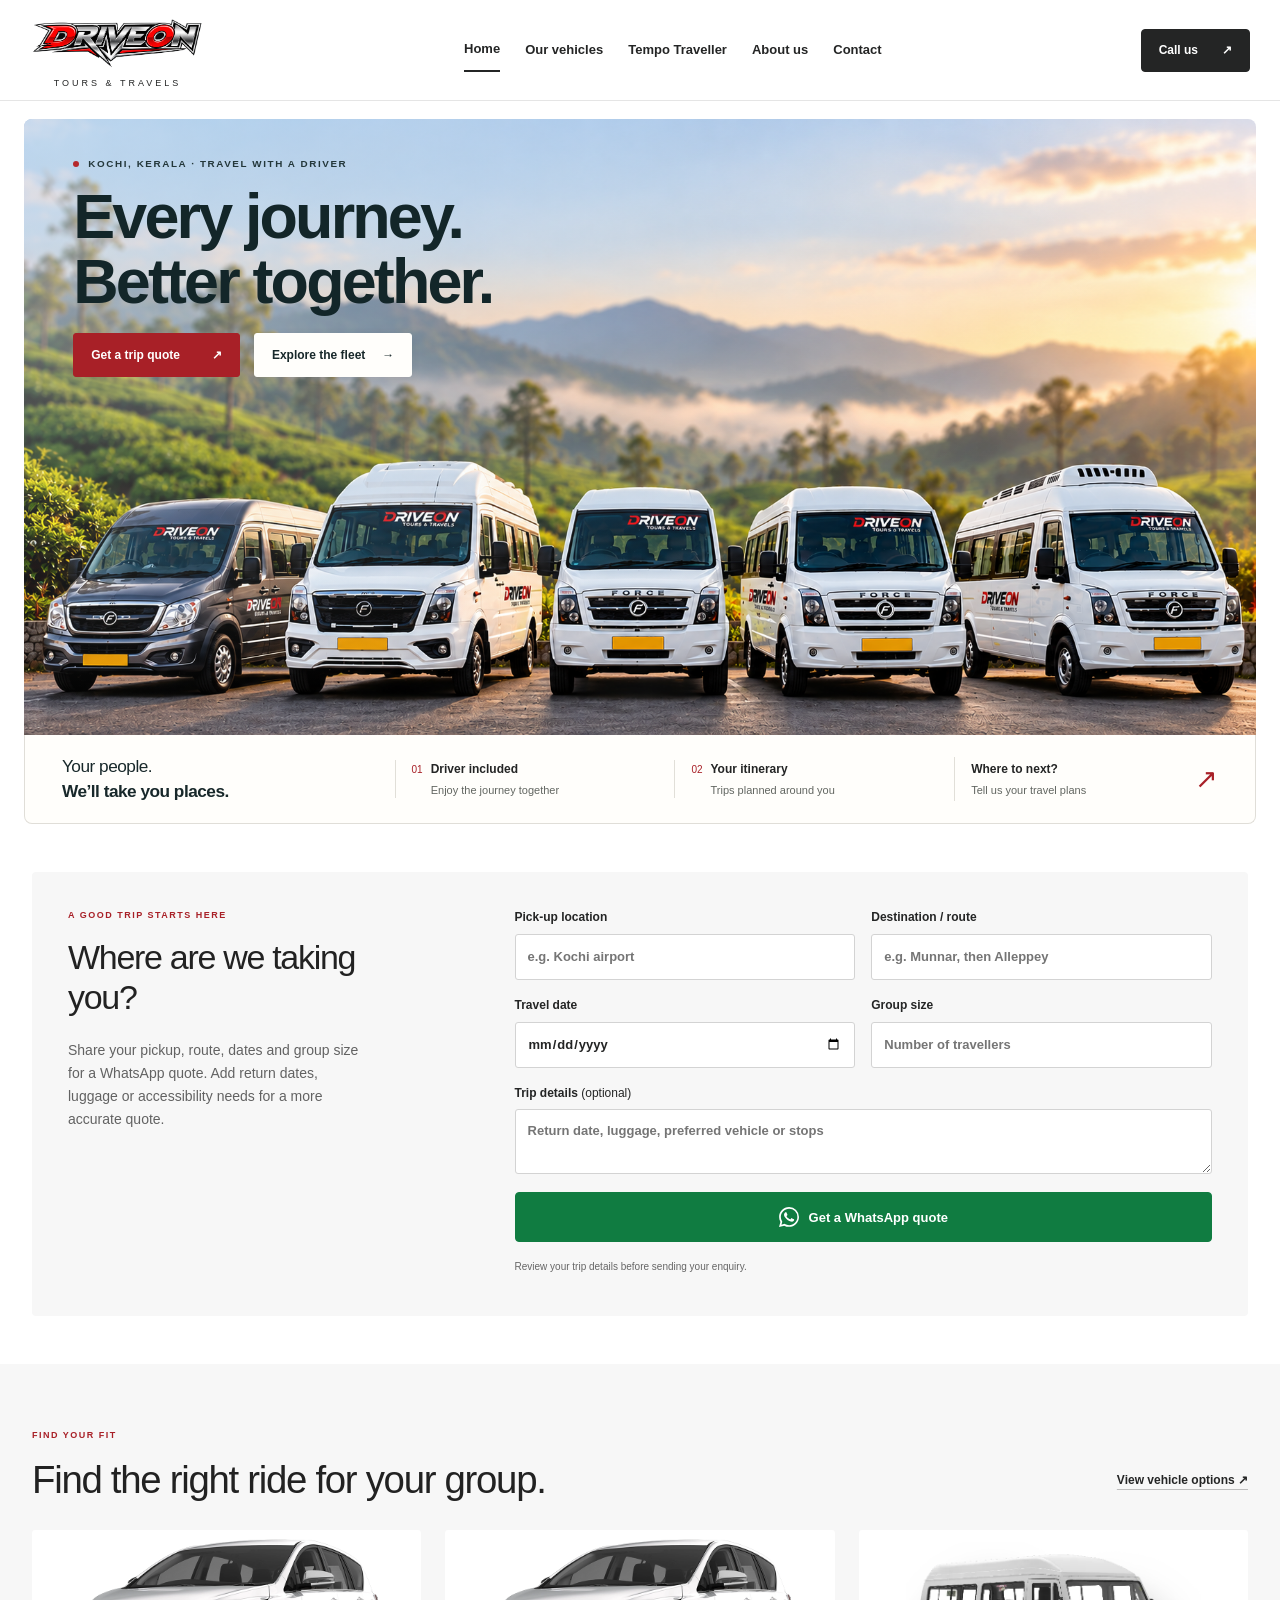
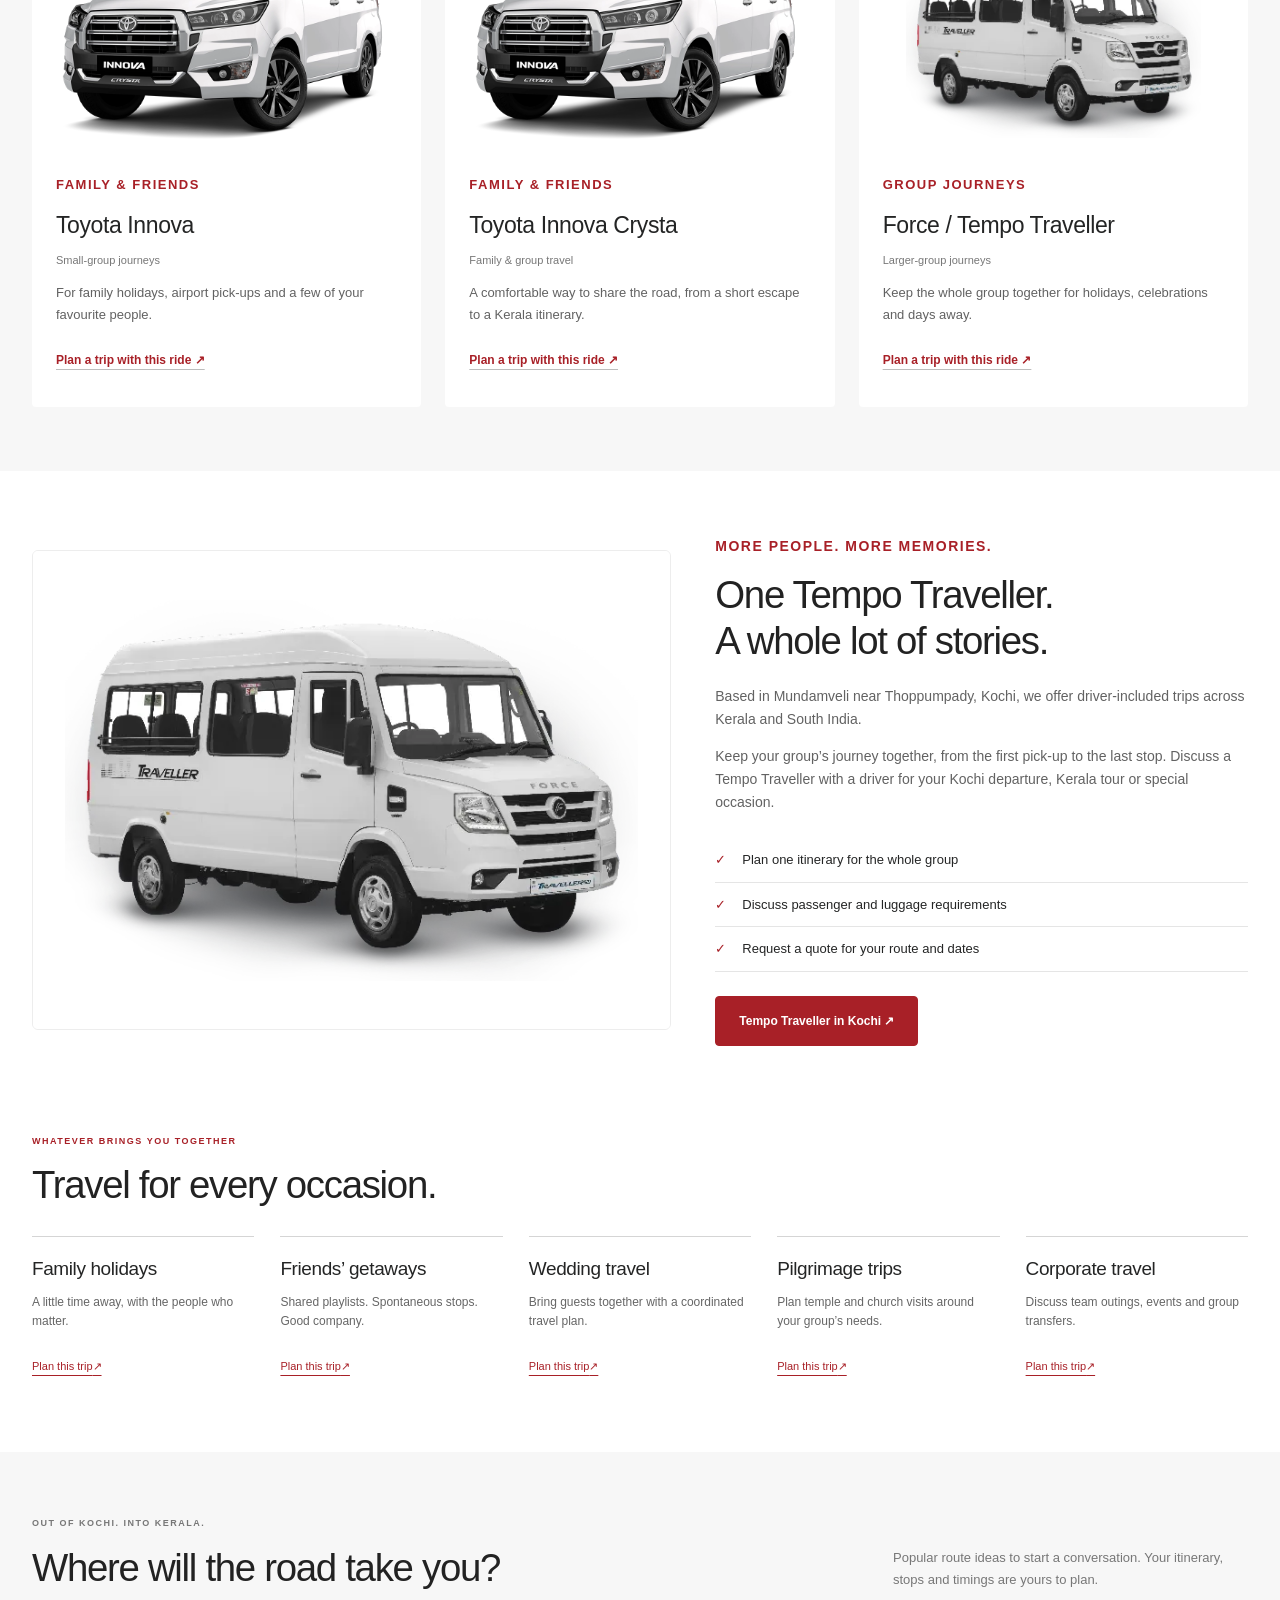
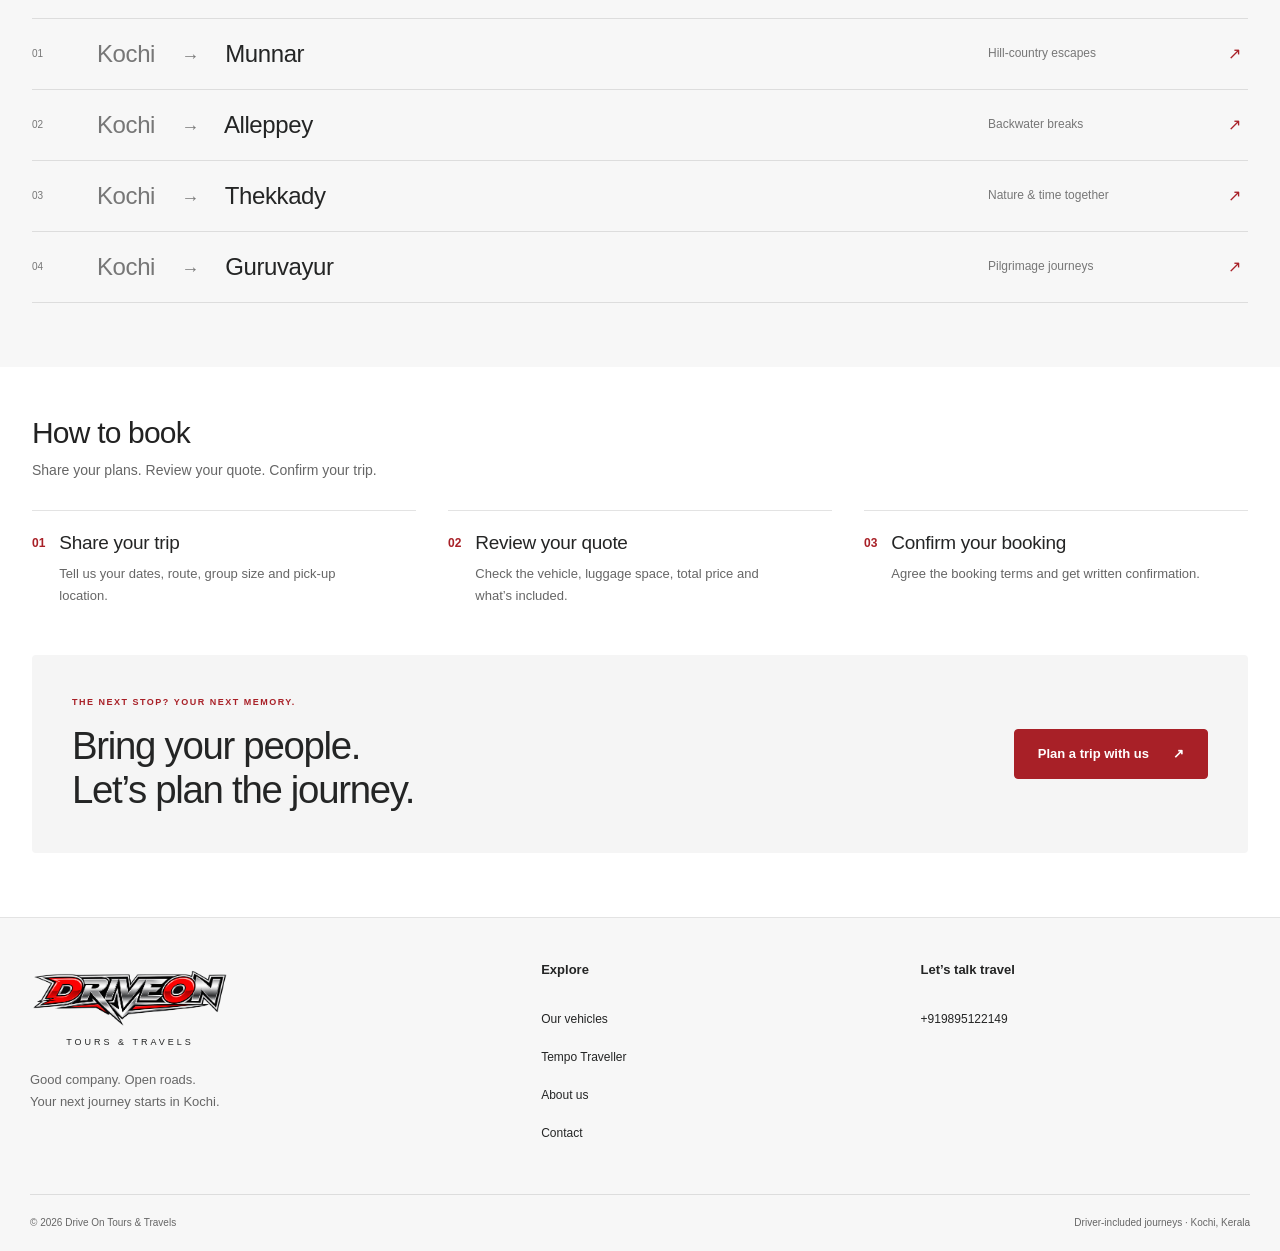
==== commit ab366b01: "Revert fleet text-link styling" ====
--- a/index.html
+++ b/index.html
@@ -1,2 +1,2 @@
 <!doctype html>
-<html lang="en-IN"><head><meta charset="utf-8"><meta name="viewport" content="width=device-width, initial-scale=1"><title>Group Travel with a Driver in Kochi | Drive On Tours &amp; Travels</title><meta name="description" content="Drive On Tours &amp; Travels is based in Mundamveli near Thoppumpady, Kochi. Book driver-included trips and Tempo Traveller quotes across Kerala and South India."><meta name="theme-color" content="#242525"><meta property="og:type" content="website"><meta property="og:title" content="Drive On Tours & Travels | Driver-Included Trips from Kochi"><meta property="og:description" content="Plan driver-included trips from Kochi with Drive On Tours & Travels. Explore vehicle options, Tempo Traveller enquiries and Kerala group itineraries."><link rel="canonical" href="https://driveonkerala.com/"><meta property="og:url" content="https://driveonkerala.com/"><script type="application/ld+json">{"@context":"https://schema.org","@type":"LocalBusiness","name":"Drive On Tours & Travels","url":"https://driveonkerala.com/","telephone":"+919895122149","logo":"https://driveonkerala.com/assets/images/logo/driveonlogo.png","address":{"@type":"PostalAddress","addressLocality":"Mundamveli, Kochi","addressRegion":"Kerala","addressCountry":"IN"},"areaServed":[{"@type":"AdministrativeArea","name":"Kerala"},{"@type":"Place","name":"South India"}]}</script><link rel="stylesheet" href="assets/css/styles.css?v=20261004-cleanup"><link rel="stylesheet" href="assets/css/home.css"><script src="assets/js/main.js?v=trip-quotes" defer></script><style>.panorama-actions .panorama-fleet-link{background:none;border:0;box-shadow:none;padding:8px 0;text-decoration:underline;text-underline-offset:.22em}.panorama-actions .panorama-fleet-link:hover{text-decoration-thickness:2px}</style></head><body class="home-page"><a class="skip-link" href="#main">Skip to content</a><header class="site-header"><div class="container header-inner"><a class="brand" href="index.html" aria-label="Drive On Tours and Travels home"><img class="brand-logo" src="assets/images/logo/driveonlogo.png" width="2172" height="724" alt="Drive On"><span class="brand-sub">TOURS &amp; TRAVELS</span></a><button class="menu-toggle" type="button" aria-expanded="false" aria-controls="navigation" hidden>Menu <span aria-hidden="true">☰</span></button><nav id="navigation" aria-label="Main navigation"><a href="index.html" aria-current="page">Home</a><a href="vehicles.html">Our vehicles</a><a href="tempo-traveller-kochi.html">Tempo Traveller</a><a href="about.html">About us</a><a href="contact.html">Contact</a></nav><a href="tel:+919895122149" class="button header-cta header-call" data-event="phone_click" data-phone>Call us <span aria-hidden="true">↗</span></a></div></header><main id="main"><section class="panorama-hero" aria-labelledby="hero-heading"><div class="panorama-scene"><img class="panorama-image" src="assets/images/fleet/heroimagedriveon.png" width="1774" height="887" alt="Five Drive On branded Traveller vans lined up against tea-covered hills at sunrise" loading="eager" fetchpriority="high" decoding="async"><div class="panorama-copy"><p class="panorama-eyebrow"><span aria-hidden="true"></span> KOCHI, KERALA · TRAVEL WITH A DRIVER</p><h1 id="hero-heading">Every journey.<br>Better together.</h1><div class="panorama-actions"><a class="button" href="#quote">Get a trip quote <span aria-hidden="true">↗</span></a><a href="vehicles.html" class="panorama-fleet-link">Explore the fleet <span aria-hidden="true">→</span></a></div></div></div><div class="panorama-service-bar"><div class="panorama-statement">Your people.<br><strong>We’ll take you places.</strong></div><div class="panorama-service"><span class="panorama-service-index" aria-hidden="true">01</span><div><strong>Driver included</strong><span>Enjoy the journey together</span></div></div><div class="panorama-service"><span class="panorama-service-index" aria-hidden="true">02</span><div><strong>Your itinerary</strong><span>Trips planned around you</span></div></div><a class="panorama-service panorama-enquiry" href="#quote"><span><strong>Where to next?</strong><span>Tell us your travel plans</span></span><span aria-hidden="true">↗</span></a></div></section><div class="container quote-wrap"><section class="quote-panel" id="quote" aria-labelledby="quote-title"><div><p class="eyebrow">A good trip starts here</p><h2 id="quote-title">Where are we taking you?</h2><p>Share your pickup, route, dates and group size for a WhatsApp quote. Add return dates, luggage or accessibility needs for a more accurate quote.</p></div><form action="contact.html#contact-details" method="get" data-quote-form><div class="form-grid"><label>Pick-up location<input name="pickup" autocomplete="off" placeholder="e.g. Kochi airport" maxlength="160" required></label><label>Destination / route<input name="destination" placeholder="e.g. Munnar, then Alleppey" maxlength="200" required></label><label>Travel date<input type="date" name="date" required></label><label>Group size<input type="number" name="passengers" min="1" max="100" placeholder="Number of travellers" required></label></div><label class="wide-label">Trip details <span>(optional)</span><textarea name="details" rows="2" maxlength="600" placeholder="Return date, luggage, preferred vehicle or stops"></textarea></label><button class="button" type="submit" disabled data-quote-submit><svg class="whatsapp-icon" viewBox="0 0 24 24" width="20" height="20" fill="currentColor" aria-hidden="true" focusable="false"><path d="M20.52 3.48A11.86 11.86 0 0 0 12.05 0C5.47 0 .12 5.35.12 11.93c0 2.1.55 4.16 1.6 5.97L.02 24l6.25-1.64a11.9 11.9 0 0 0 5.77 1.47h.01c6.58 0 11.93-5.35 11.94-11.93a11.85 11.85 0 0 0-3.47-8.42ZM12.05 21.8a9.86 9.86 0 0 1-5.03-1.38l-.36-.21-3.71.97.99-3.62-.24-.38a9.88 9.88 0 0 1-1.51-5.25c0-5.47 4.45-9.92 9.93-9.92a9.85 9.85 0 0 1 7.02 2.91 9.85 9.85 0 0 1 2.9 7.02c0 5.47-4.45 9.92-9.99 9.86Zm5.44-7.43c-.3-.15-1.76-.87-2.03-.97-.27-.1-.47-.15-.67.15-.2.3-.77.97-.94 1.17-.17.2-.35.22-.65.07-.3-.15-1.26-.46-2.39-1.47-.89-.79-1.48-1.77-1.65-2.07-.17-.3-.02-.46.13-.61.13-.13.3-.35.45-.52.15-.17.2-.3.3-.5.1-.2.05-.37-.03-.52-.07-.15-.67-1.61-.91-2.2-.24-.58-.48-.5-.67-.51h-.57c-.2 0-.52.07-.8.37-.27.3-1.04 1.02-1.04 2.48s1.07 2.87 1.22 3.07c.15.2 2.1 3.2 5.08 4.49.71.3 1.27.49 1.7.63.72.23 1.37.2 1.88.12.57-.09 1.76-.72 2.01-1.41.25-.69.25-1.29.17-1.41-.07-.12-.27-.2-.57-.35Z"/></svg><span>Get a WhatsApp quote</span></button><p class="form-note">Review your trip details before sending your enquiry.</p><p class="form-note" data-quote-status role="status">For a trip quote, <a href="tel:+919895122149" data-phone data-event="phone_click">call +91 98951 22149</a>.</p><noscript><p>Call <a href="tel:+919895122149">+91 98951 22149</a> to discuss your trip.</p></noscript></form></section></div><section class="section section-tinted"><div class="container"><div class="section-heading"><div><p class="eyebrow">Find your fit</p><h2>Find the right ride for your group.</h2></div><a class="text-link" href="vehicles.html">View vehicle options ↗</a></div><div class="vehicle-grid"><article class="vehicle-card"><figure class="catalog-photo catalog-crysta"><img src="assets/images/fleet/crysta-catalog.webp" width="1600" height="600" alt="White Toyota Innova Crysta in a front three-quarter view" loading="lazy" decoding="async"></figure><div class="card-body"><p class="eyebrow">FAMILY &amp; FRIENDS</p><h3>Toyota Innova</h3><p class="fleet-spec">Small-group journeys</p><p>For family holidays, airport pick-ups and a few of your favourite people.</p><a class="text-link" href="contact.html#quote" data-event="vehicle_quote_click" data-vehicle="Toyota Innova">Plan a trip with this ride ↗</a></div></article><article class="vehicle-card"><figure class="catalog-photo catalog-crysta"><img src="assets/images/fleet/crysta-catalog.webp" width="1600" height="600" alt="White Toyota Innova Crysta" loading="lazy" decoding="async"></figure><div class="card-body"><p class="eyebrow">FAMILY &amp; FRIENDS</p><h3>Toyota Innova Crysta</h3><p class="fleet-spec">Family &amp; group travel</p><p>A comfortable way to share the road, from a short escape to a Kerala itinerary.</p><a class="text-link" href="contact.html#quote" data-event="vehicle_quote_click" data-vehicle="Toyota Innova Crysta">Plan a trip with this ride ↗</a></div></article><article class="vehicle-card"><figure class="catalog-photo catalog-traveller"><img src="assets/images/fleet/traveller-studio.webp" width="640" height="420" alt="White Force Traveller" loading="lazy" decoding="async"></figure><div class="card-body"><p class="eyebrow">GROUP JOURNEYS</p><h3>Force / Tempo Traveller</h3><p class="fleet-spec">Larger-group journeys</p><p>Keep the whole group together for holidays, celebrations and days away.</p><a class="text-link" href="tempo-traveller-kochi.html" data-event="vehicle_quote_click" data-vehicle="Force / Tempo Traveller">Plan a trip with this ride ↗</a></div></article></div></div></section><section class="section container feature"><div class="feature-visual"><figure class="journey-photo"><img src="assets/images/fleet/traveller-studio.webp" width="640" height="420" alt="White Force Traveller" loading="lazy" decoding="async"></figure></div><div class="feature-copy"><p class="eyebrow">More people. More memories.</p><h2>One Tempo Traveller.<br>A whole lot of stories.</h2><p>Based in Mundamveli near Thoppumpady, Kochi, we offer driver-included trips across Kerala and South India.</p><p>Keep your group’s journey together, from the first pick-up to the last stop. Discuss a Tempo Traveller with a driver for your Kochi departure, Kerala tour or special occasion.</p><ul class="check-list"><li>Plan one itinerary for the whole group</li><li>Discuss passenger and luggage requirements</li><li>Request a quote for your route and dates</li></ul><a class="button" href="tempo-traveller-kochi.html">Tempo Traveller in Kochi ↗</a></div></section><section class="section container"><div class="section-heading"><div><p class="eyebrow">Whatever brings you together</p><h2>Travel for every occasion.</h2></div></div><div class="use-grid"><article><h3>Family holidays</h3><p>A little time away, with the people who matter.</p><a href="contact.html#quote">Plan this trip <span aria-hidden="true">↗</span></a></article><article><h3>Friends’ getaways</h3><p>Shared playlists. Spontaneous stops. Good company.</p><a href="contact.html#quote">Plan this trip <span aria-hidden="true">↗</span></a></article><article><h3>Wedding travel</h3><p>Bring guests together with a coordinated travel plan.</p><a href="contact.html#quote">Plan this trip <span aria-hidden="true">↗</span></a></article><article><h3>Pilgrimage trips</h3><p>Plan temple and church visits around your group’s needs.</p><a href="contact.html#quote">Plan this trip <span aria-hidden="true">↗</span></a></article><article><h3>Corporate travel</h3><p>Discuss team outings, events and group transfers.</p><a href="contact.html#quote">Plan this trip <span aria-hidden="true">↗</span></a></article></div></section><section class="section routes-section"><div class="container"><div class="section-heading"><div><p class="eyebrow">Out of Kochi. Into Kerala.</p><h2>Where will the road take you?</h2></div><p>Popular route ideas to start a conversation. Your itinerary, stops and timings are yours to plan.</p></div><div class="route-list"><a href="contact.html#quote"><span class="route-index">01</span><h3><span>Kochi</span> <span aria-hidden="true">→</span> Munnar</h3><p>Hill-country escapes</p><span aria-hidden="true">↗</span></a><a href="contact.html#quote"><span class="route-index">02</span><h3><span>Kochi</span> <span aria-hidden="true">→</span> Alleppey</h3><p>Backwater breaks</p><span aria-hidden="true">↗</span></a><a href="contact.html#quote"><span class="route-index">03</span><h3><span>Kochi</span> <span aria-hidden="true">→</span> Thekkady</h3><p>Nature &amp; time together</p><span aria-hidden="true">↗</span></a><a href="contact.html#quote"><span class="route-index">04</span><h3><span>Kochi</span> <span aria-hidden="true">→</span> Guruvayur</h3><p>Pilgrimage journeys</p><span aria-hidden="true">↗</span></a></div></div></section><section class="section container booking-simple" aria-labelledby="booking-heading"><div class="booking-heading"><h2 id="booking-heading">How to book</h2><p>Share your plans. Review your quote. Confirm your trip.</p></div><ol class="booking-flow"><li><span aria-hidden="true">01</span><div><h3>Share your trip</h3><p>Tell us your dates, route, group size and pick-up location.</p></div></li><li><span aria-hidden="true">02</span><div><h3>Review your quote</h3><p>Check the vehicle, luggage space, total price and what’s included.</p></div></li><li><span aria-hidden="true">03</span><div><h3>Confirm your booking</h3><p>Agree the booking terms and get written confirmation.</p></div></li></ol></section><!-- TODO: Add verified business credentials and genuine reviews when supplied. --><section class="final-cta container"><div><p class="eyebrow">The next stop? Your next memory.</p><h2>Bring your people.<br>Let’s plan the journey.</h2></div><a class="button" href="contact.html#quote" data-whatsapp data-event="whatsapp_click">Plan a trip with us <span aria-hidden="true">↗</span></a></section></main><footer class="site-footer"><div class="container footer-grid"><div><a href="index.html" class="brand footer-brand"><img class="brand-logo" src="assets/images/logo/driveonlogo.png" width="2172" height="724" alt="Drive On"><span class="brand-sub">TOURS &amp; TRAVELS</span></a><p>Good company. Open roads.<br>Your next journey starts in Kochi.</p></div><div><h2>Explore</h2><a href="vehicles.html">Our vehicles</a><a href="tempo-traveller-kochi.html">Tempo Traveller</a><a href="about.html">About us</a><a href="contact.html">Contact</a></div><div><h2>Let’s talk travel</h2><a href="tel:+919895122149" data-phone data-event="phone_click"><span data-business="phone">+919895122149</span></a></div></div><div class="container footer-bottom"><span>© 2026 Drive On Tours &amp; Travels</span><span>Driver-included journeys · Kochi, Kerala</span></div></footer></body></html>
+<html lang="en-IN"><head><meta charset="utf-8"><meta name="viewport" content="width=device-width, initial-scale=1"><title>Group Travel with a Driver in Kochi | Drive On Tours &amp; Travels</title><meta name="description" content="Drive On Tours &amp; Travels is based in Mundamveli near Thoppumpady, Kochi. Book driver-included trips and Tempo Traveller quotes across Kerala and South India."><meta name="theme-color" content="#242525"><meta property="og:type" content="website"><meta property="og:title" content="Drive On Tours & Travels | Driver-Included Trips from Kochi"><meta property="og:description" content="Plan driver-included trips from Kochi with Drive On Tours & Travels. Explore vehicle options, Tempo Traveller enquiries and Kerala group itineraries."><link rel="canonical" href="https://driveonkerala.com/"><meta property="og:url" content="https://driveonkerala.com/"><script type="application/ld+json">{"@context":"https://schema.org","@type":"LocalBusiness","name":"Drive On Tours & Travels","url":"https://driveonkerala.com/","telephone":"+919895122149","logo":"https://driveonkerala.com/assets/images/logo/driveonlogo.png","address":{"@type":"PostalAddress","addressLocality":"Mundamveli, Kochi","addressRegion":"Kerala","addressCountry":"IN"},"areaServed":[{"@type":"AdministrativeArea","name":"Kerala"},{"@type":"Place","name":"South India"}]}</script><link rel="stylesheet" href="assets/css/styles.css?v=20261004-cleanup"><link rel="stylesheet" href="assets/css/home.css"><script src="assets/js/main.js?v=trip-quotes" defer></script></head><body class="home-page"><a class="skip-link" href="#main">Skip to content</a><header class="site-header"><div class="container header-inner"><a class="brand" href="index.html" aria-label="Drive On Tours and Travels home"><img class="brand-logo" src="assets/images/logo/driveonlogo.png" width="2172" height="724" alt="Drive On"><span class="brand-sub">TOURS &amp; TRAVELS</span></a><button class="menu-toggle" type="button" aria-expanded="false" aria-controls="navigation" hidden>Menu <span aria-hidden="true">☰</span></button><nav id="navigation" aria-label="Main navigation"><a href="index.html" aria-current="page">Home</a><a href="vehicles.html">Our vehicles</a><a href="tempo-traveller-kochi.html">Tempo Traveller</a><a href="about.html">About us</a><a href="contact.html">Contact</a></nav><a href="tel:+919895122149" class="button header-cta header-call" data-event="phone_click" data-phone>Call us <span aria-hidden="true">↗</span></a></div></header><main id="main"><section class="panorama-hero" aria-labelledby="hero-heading"><div class="panorama-scene"><img class="panorama-image" src="assets/images/fleet/heroimagedriveon.png" width="1774" height="887" alt="Five Drive On branded Traveller vans lined up against tea-covered hills at sunrise" loading="eager" fetchpriority="high" decoding="async"><div class="panorama-copy"><p class="panorama-eyebrow"><span aria-hidden="true"></span> KOCHI, KERALA · TRAVEL WITH A DRIVER</p><h1 id="hero-heading">Every journey.<br>Better together.</h1><div class="panorama-actions"><a class="button" href="#quote">Get a trip quote <span aria-hidden="true">↗</span></a><a href="vehicles.html" class="panorama-fleet-link">Explore the fleet <span aria-hidden="true">→</span></a></div></div></div><div class="panorama-service-bar"><div class="panorama-statement">Your people.<br><strong>We’ll take you places.</strong></div><div class="panorama-service"><span class="panorama-service-index" aria-hidden="true">01</span><div><strong>Driver included</strong><span>Enjoy the journey together</span></div></div><div class="panorama-service"><span class="panorama-service-index" aria-hidden="true">02</span><div><strong>Your itinerary</strong><span>Trips planned around you</span></div></div><a class="panorama-service panorama-enquiry" href="#quote"><span><strong>Where to next?</strong><span>Tell us your travel plans</span></span><span aria-hidden="true">↗</span></a></div></section><div class="container quote-wrap"><section class="quote-panel" id="quote" aria-labelledby="quote-title"><div><p class="eyebrow">A good trip starts here</p><h2 id="quote-title">Where are we taking you?</h2><p>Share your pickup, route, dates and group size for a WhatsApp quote. Add return dates, luggage or accessibility needs for a more accurate quote.</p></div><form action="contact.html#contact-details" method="get" data-quote-form><div class="form-grid"><label>Pick-up location<input name="pickup" autocomplete="off" placeholder="e.g. Kochi airport" maxlength="160" required></label><label>Destination / route<input name="destination" placeholder="e.g. Munnar, then Alleppey" maxlength="200" required></label><label>Travel date<input type="date" name="date" required></label><label>Group size<input type="number" name="passengers" min="1" max="100" placeholder="Number of travellers" required></label></div><label class="wide-label">Trip details <span>(optional)</span><textarea name="details" rows="2" maxlength="600" placeholder="Return date, luggage, preferred vehicle or stops"></textarea></label><button class="button" type="submit" disabled data-quote-submit><svg class="whatsapp-icon" viewBox="0 0 24 24" width="20" height="20" fill="currentColor" aria-hidden="true" focusable="false"><path d="M20.52 3.48A11.86 11.86 0 0 0 12.05 0C5.47 0 .12 5.35.12 11.93c0 2.1.55 4.16 1.6 5.97L.02 24l6.25-1.64a11.9 11.9 0 0 0 5.77 1.47h.01c6.58 0 11.93-5.35 11.94-11.93a11.85 11.85 0 0 0-3.47-8.42ZM12.05 21.8a9.86 9.86 0 0 1-5.03-1.38l-.36-.21-3.71.97.99-3.62-.24-.38a9.88 9.88 0 0 1-1.51-5.25c0-5.47 4.45-9.92 9.93-9.92a9.85 9.85 0 0 1 7.02 2.91 9.85 9.85 0 0 1 2.9 7.02c0 5.47-4.45 9.92-9.99 9.86Zm5.44-7.43c-.3-.15-1.76-.87-2.03-.97-.27-.1-.47-.15-.67.15-.2.3-.77.97-.94 1.17-.17.2-.35.22-.65.07-.3-.15-1.26-.46-2.39-1.47-.89-.79-1.48-1.77-1.65-2.07-.17-.3-.02-.46.13-.61.13-.13.3-.35.45-.52.15-.17.2-.3.3-.5.1-.2.05-.37-.03-.52-.07-.15-.67-1.61-.91-2.2-.24-.58-.48-.5-.67-.51h-.57c-.2 0-.52.07-.8.37-.27.3-1.04 1.02-1.04 2.48s1.07 2.87 1.22 3.07c.15.2 2.1 3.2 5.08 4.49.71.3 1.27.49 1.7.63.72.23 1.37.2 1.88.12.57-.09 1.76-.72 2.01-1.41.25-.69.25-1.29.17-1.41-.07-.12-.27-.2-.57-.35Z"/></svg><span>Get a WhatsApp quote</span></button><p class="form-note">Review your trip details before sending your enquiry.</p><p class="form-note" data-quote-status role="status">For a trip quote, <a href="tel:+919895122149" data-phone data-event="phone_click">call +91 98951 22149</a>.</p><noscript><p>Call <a href="tel:+919895122149">+91 98951 22149</a> to discuss your trip.</p></noscript></form></section></div><section class="section section-tinted"><div class="container"><div class="section-heading"><div><p class="eyebrow">Find your fit</p><h2>Find the right ride for your group.</h2></div><a class="text-link" href="vehicles.html">View vehicle options ↗</a></div><div class="vehicle-grid"><article class="vehicle-card"><figure class="catalog-photo catalog-crysta"><img src="assets/images/fleet/crysta-catalog.webp" width="1600" height="600" alt="White Toyota Innova Crysta in a front three-quarter view" loading="lazy" decoding="async"></figure><div class="card-body"><p class="eyebrow">FAMILY &amp; FRIENDS</p><h3>Toyota Innova</h3><p class="fleet-spec">Small-group journeys</p><p>For family holidays, airport pick-ups and a few of your favourite people.</p><a class="text-link" href="contact.html#quote" data-event="vehicle_quote_click" data-vehicle="Toyota Innova">Plan a trip with this ride ↗</a></div></article><article class="vehicle-card"><figure class="catalog-photo catalog-crysta"><img src="assets/images/fleet/crysta-catalog.webp" width="1600" height="600" alt="White Toyota Innova Crysta" loading="lazy" decoding="async"></figure><div class="card-body"><p class="eyebrow">FAMILY &amp; FRIENDS</p><h3>Toyota Innova Crysta</h3><p class="fleet-spec">Family &amp; group travel</p><p>A comfortable way to share the road, from a short escape to a Kerala itinerary.</p><a class="text-link" href="contact.html#quote" data-event="vehicle_quote_click" data-vehicle="Toyota Innova Crysta">Plan a trip with this ride ↗</a></div></article><article class="vehicle-card"><figure class="catalog-photo catalog-traveller"><img src="assets/images/fleet/traveller-studio.webp" width="640" height="420" alt="White Force Traveller" loading="lazy" decoding="async"></figure><div class="card-body"><p class="eyebrow">GROUP JOURNEYS</p><h3>Force / Tempo Traveller</h3><p class="fleet-spec">Larger-group journeys</p><p>Keep the whole group together for holidays, celebrations and days away.</p><a class="text-link" href="tempo-traveller-kochi.html" data-event="vehicle_quote_click" data-vehicle="Force / Tempo Traveller">Plan a trip with this ride ↗</a></div></article></div></div></section><section class="section container feature"><div class="feature-visual"><figure class="journey-photo"><img src="assets/images/fleet/traveller-studio.webp" width="640" height="420" alt="White Force Traveller" loading="lazy" decoding="async"></figure></div><div class="feature-copy"><p class="eyebrow">More people. More memories.</p><h2>One Tempo Traveller.<br>A whole lot of stories.</h2><p>Based in Mundamveli near Thoppumpady, Kochi, we offer driver-included trips across Kerala and South India.</p><p>Keep your group’s journey together, from the first pick-up to the last stop. Discuss a Tempo Traveller with a driver for your Kochi departure, Kerala tour or special occasion.</p><ul class="check-list"><li>Plan one itinerary for the whole group</li><li>Discuss passenger and luggage requirements</li><li>Request a quote for your route and dates</li></ul><a class="button" href="tempo-traveller-kochi.html">Tempo Traveller in Kochi ↗</a></div></section><section class="section container"><div class="section-heading"><div><p class="eyebrow">Whatever brings you together</p><h2>Travel for every occasion.</h2></div></div><div class="use-grid"><article><h3>Family holidays</h3><p>A little time away, with the people who matter.</p><a href="contact.html#quote">Plan this trip <span aria-hidden="true">↗</span></a></article><article><h3>Friends’ getaways</h3><p>Shared playlists. Spontaneous stops. Good company.</p><a href="contact.html#quote">Plan this trip <span aria-hidden="true">↗</span></a></article><article><h3>Wedding travel</h3><p>Bring guests together with a coordinated travel plan.</p><a href="contact.html#quote">Plan this trip <span aria-hidden="true">↗</span></a></article><article><h3>Pilgrimage trips</h3><p>Plan temple and church visits around your group’s needs.</p><a href="contact.html#quote">Plan this trip <span aria-hidden="true">↗</span></a></article><article><h3>Corporate travel</h3><p>Discuss team outings, events and group transfers.</p><a href="contact.html#quote">Plan this trip <span aria-hidden="true">↗</span></a></article></div></section><section class="section routes-section"><div class="container"><div class="section-heading"><div><p class="eyebrow">Out of Kochi. Into Kerala.</p><h2>Where will the road take you?</h2></div><p>Popular route ideas to start a conversation. Your itinerary, stops and timings are yours to plan.</p></div><div class="route-list"><a href="contact.html#quote"><span class="route-index">01</span><h3><span>Kochi</span> <span aria-hidden="true">→</span> Munnar</h3><p>Hill-country escapes</p><span aria-hidden="true">↗</span></a><a href="contact.html#quote"><span class="route-index">02</span><h3><span>Kochi</span> <span aria-hidden="true">→</span> Alleppey</h3><p>Backwater breaks</p><span aria-hidden="true">↗</span></a><a href="contact.html#quote"><span class="route-index">03</span><h3><span>Kochi</span> <span aria-hidden="true">→</span> Thekkady</h3><p>Nature &amp; time together</p><span aria-hidden="true">↗</span></a><a href="contact.html#quote"><span class="route-index">04</span><h3><span>Kochi</span> <span aria-hidden="true">→</span> Guruvayur</h3><p>Pilgrimage journeys</p><span aria-hidden="true">↗</span></a></div></div></section><section class="section container booking-simple" aria-labelledby="booking-heading"><div class="booking-heading"><h2 id="booking-heading">How to book</h2><p>Share your plans. Review your quote. Confirm your trip.</p></div><ol class="booking-flow"><li><span aria-hidden="true">01</span><div><h3>Share your trip</h3><p>Tell us your dates, route, group size and pick-up location.</p></div></li><li><span aria-hidden="true">02</span><div><h3>Review your quote</h3><p>Check the vehicle, luggage space, total price and what’s included.</p></div></li><li><span aria-hidden="true">03</span><div><h3>Confirm your booking</h3><p>Agree the booking terms and get written confirmation.</p></div></li></ol></section><!-- TODO: Add verified business credentials and genuine reviews when supplied. --><section class="final-cta container"><div><p class="eyebrow">The next stop? Your next memory.</p><h2>Bring your people.<br>Let’s plan the journey.</h2></div><a class="button" href="contact.html#quote" data-whatsapp data-event="whatsapp_click">Plan a trip with us <span aria-hidden="true">↗</span></a></section></main><footer class="site-footer"><div class="container footer-grid"><div><a href="index.html" class="brand footer-brand"><img class="brand-logo" src="assets/images/logo/driveonlogo.png" width="2172" height="724" alt="Drive On"><span class="brand-sub">TOURS &amp; TRAVELS</span></a><p>Good company. Open roads.<br>Your next journey starts in Kochi.</p></div><div><h2>Explore</h2><a href="vehicles.html">Our vehicles</a><a href="tempo-traveller-kochi.html">Tempo Traveller</a><a href="about.html">About us</a><a href="contact.html">Contact</a></div><div><h2>Let’s talk travel</h2><a href="tel:+919895122149" data-phone data-event="phone_click"><span data-business="phone">+919895122149</span></a></div></div><div class="container footer-bottom"><span>© 2026 Drive On Tours &amp; Travels</span><span>Driver-included journeys · Kochi, Kerala</span></div></footer></body></html>
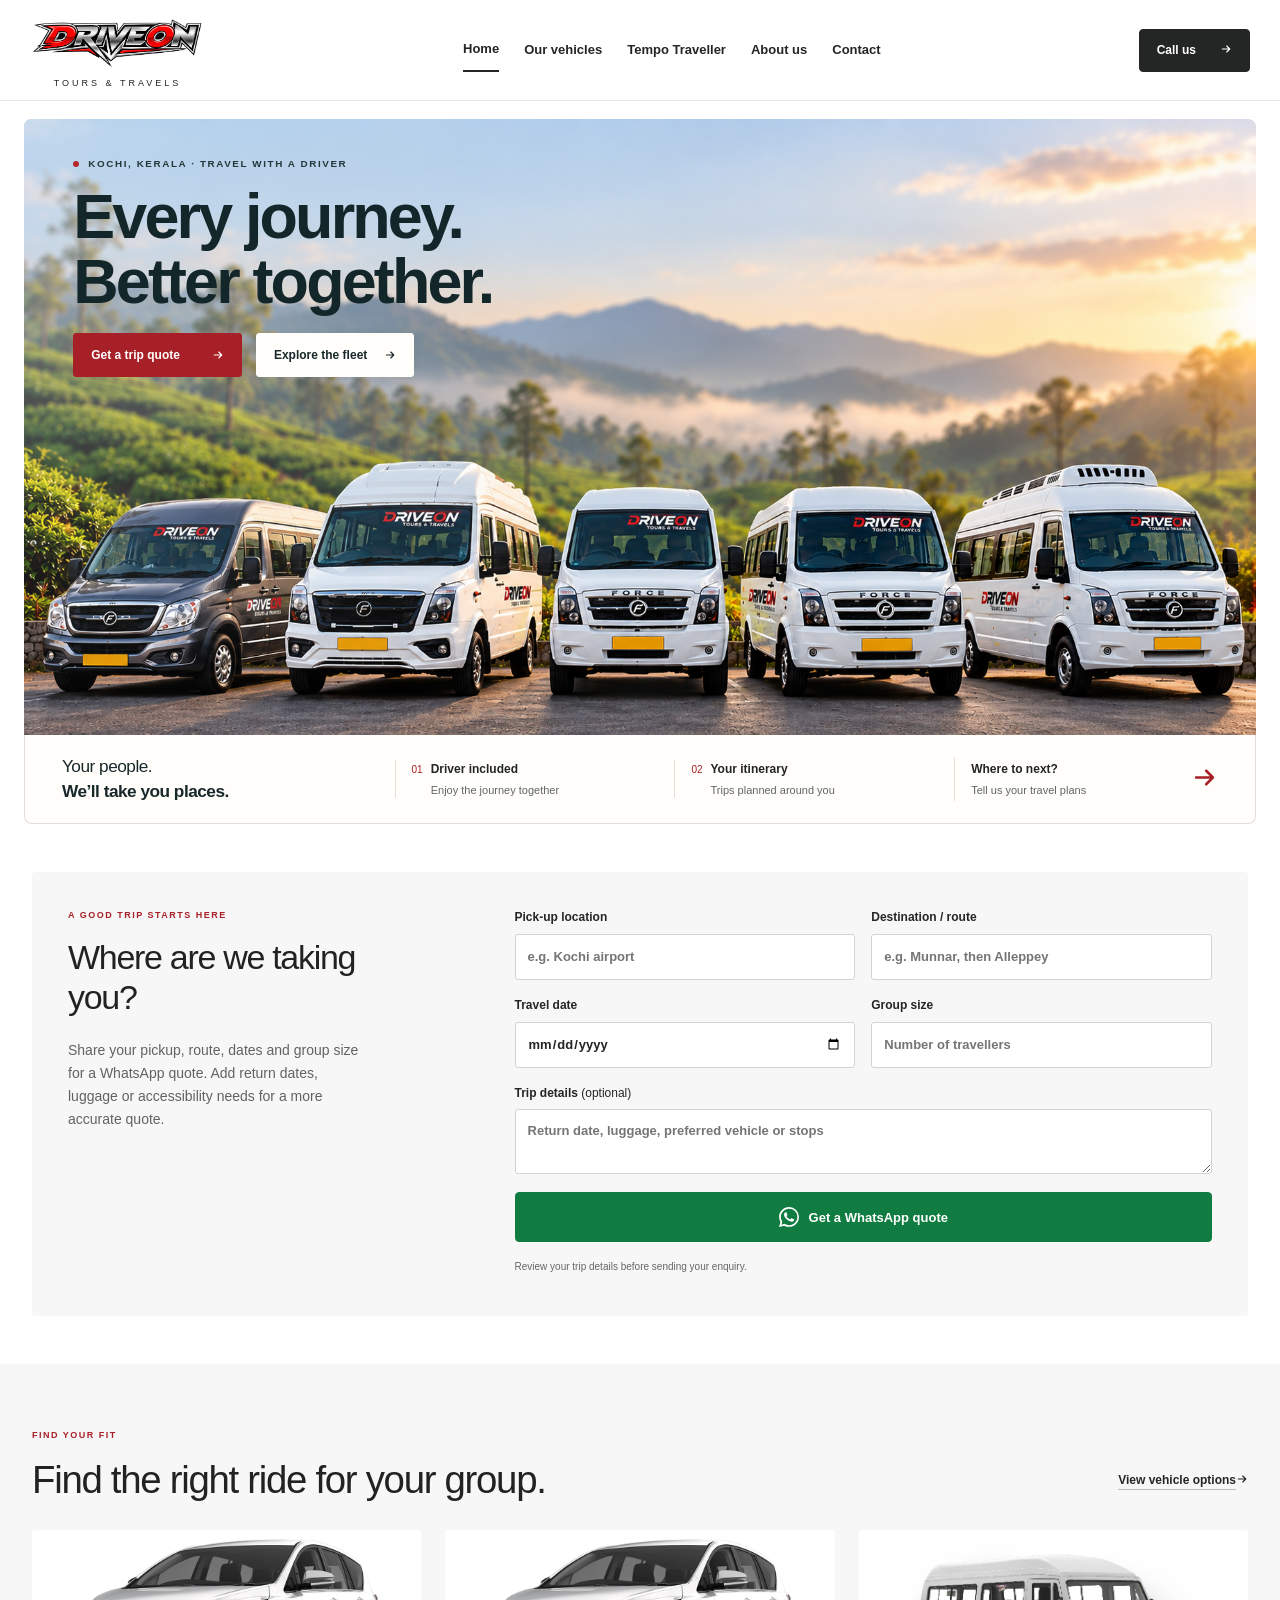
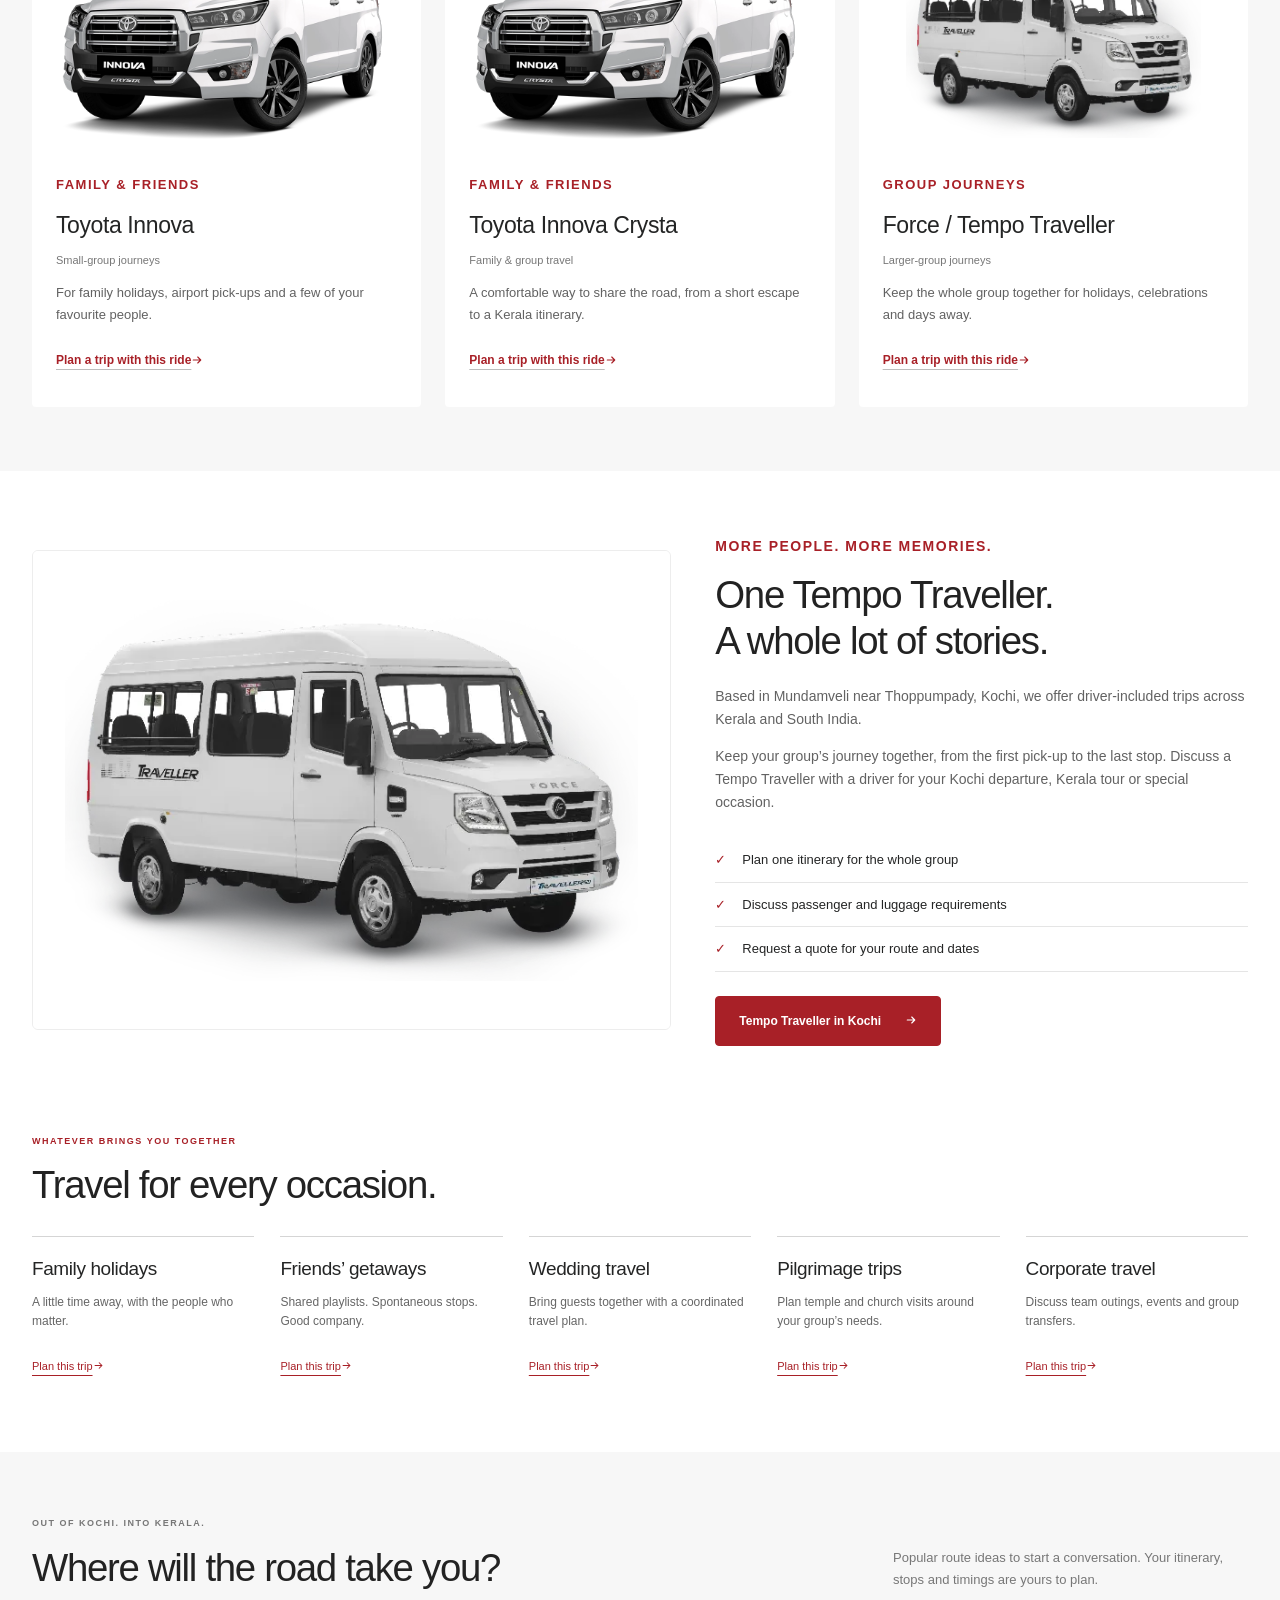
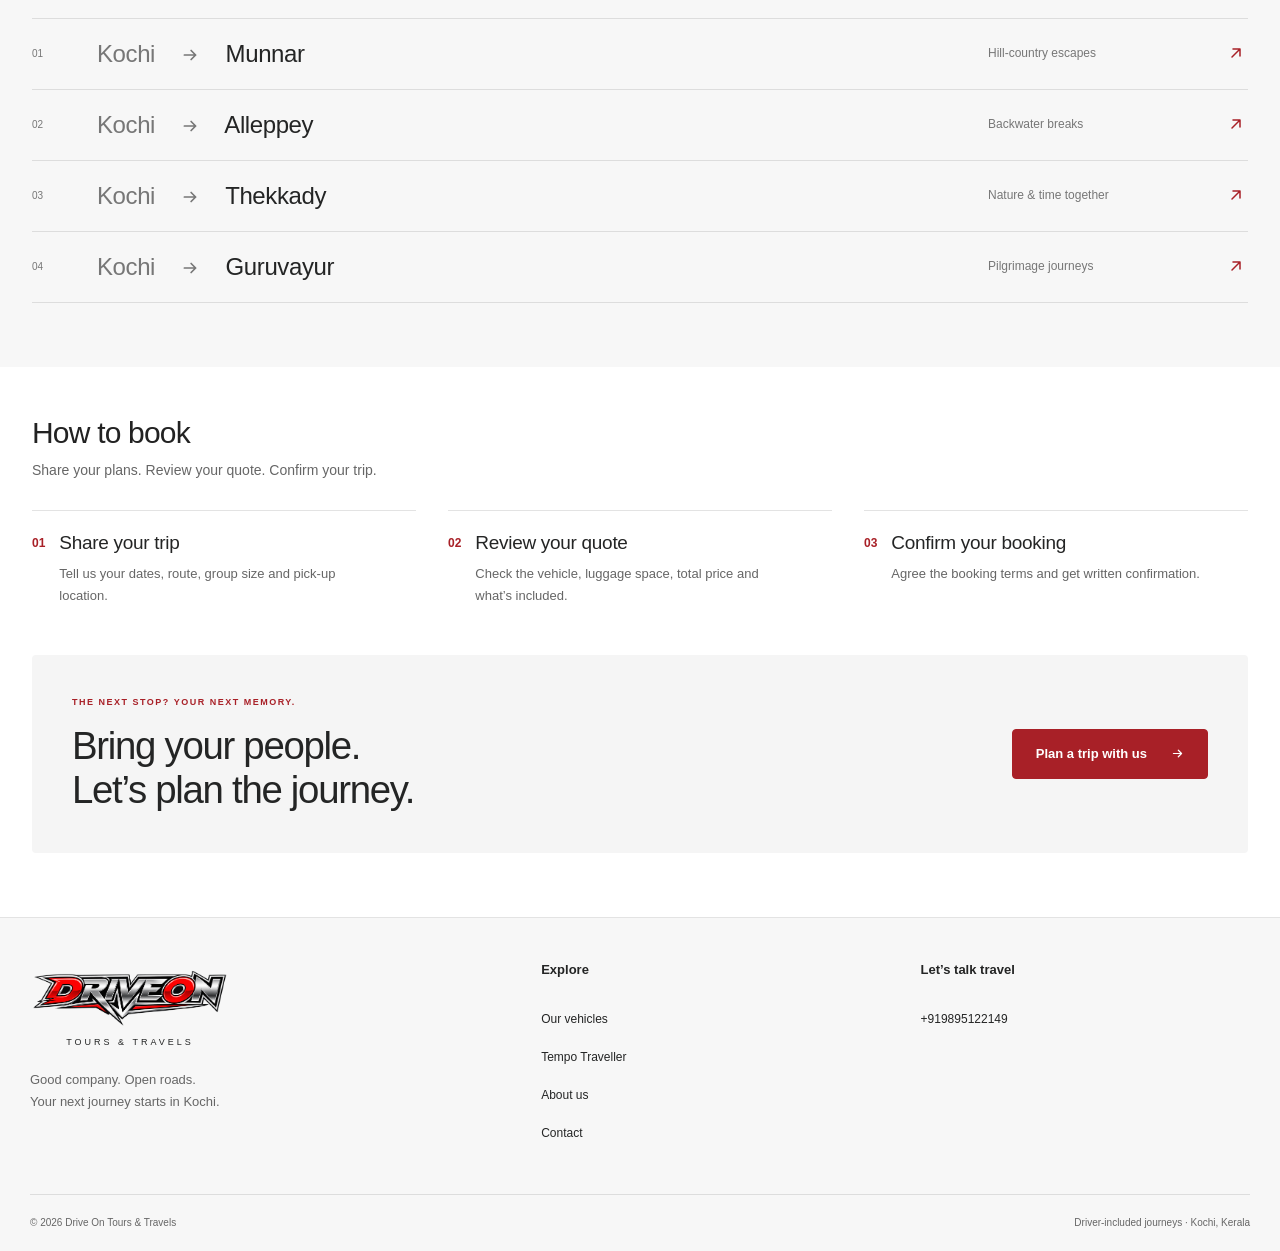
==== commit c73e5c10: "Use vector arrow icons on index.html" ====
--- a/index.html
+++ b/index.html
@@ -1,2 +1,2 @@
 <!doctype html>
-<html lang="en-IN"><head><meta charset="utf-8"><meta name="viewport" content="width=device-width, initial-scale=1"><title>Group Travel with a Driver in Kochi | Drive On Tours &amp; Travels</title><meta name="description" content="Drive On Tours &amp; Travels is based in Mundamveli near Thoppumpady, Kochi. Book driver-included trips and Tempo Traveller quotes across Kerala and South India."><meta name="theme-color" content="#242525"><meta property="og:type" content="website"><meta property="og:title" content="Drive On Tours & Travels | Driver-Included Trips from Kochi"><meta property="og:description" content="Plan driver-included trips from Kochi with Drive On Tours & Travels. Explore vehicle options, Tempo Traveller enquiries and Kerala group itineraries."><link rel="canonical" href="https://driveonkerala.com/"><meta property="og:url" content="https://driveonkerala.com/"><script type="application/ld+json">{"@context":"https://schema.org","@type":"LocalBusiness","name":"Drive On Tours & Travels","url":"https://driveonkerala.com/","telephone":"+919895122149","logo":"https://driveonkerala.com/assets/images/logo/driveonlogo.png","address":{"@type":"PostalAddress","addressLocality":"Mundamveli, Kochi","addressRegion":"Kerala","addressCountry":"IN"},"areaServed":[{"@type":"AdministrativeArea","name":"Kerala"},{"@type":"Place","name":"South India"}]}</script><link rel="stylesheet" href="assets/css/styles.css?v=20261004-cleanup"><link rel="stylesheet" href="assets/css/home.css"><script src="assets/js/main.js?v=trip-quotes" defer></script></head><body class="home-page"><a class="skip-link" href="#main">Skip to content</a><header class="site-header"><div class="container header-inner"><a class="brand" href="index.html" aria-label="Drive On Tours and Travels home"><img class="brand-logo" src="assets/images/logo/driveonlogo.png" width="2172" height="724" alt="Drive On"><span class="brand-sub">TOURS &amp; TRAVELS</span></a><button class="menu-toggle" type="button" aria-expanded="false" aria-controls="navigation" hidden>Menu <span aria-hidden="true">☰</span></button><nav id="navigation" aria-label="Main navigation"><a href="index.html" aria-current="page">Home</a><a href="vehicles.html">Our vehicles</a><a href="tempo-traveller-kochi.html">Tempo Traveller</a><a href="about.html">About us</a><a href="contact.html">Contact</a></nav><a href="tel:+919895122149" class="button header-cta header-call" data-event="phone_click" data-phone>Call us <span aria-hidden="true">↗</span></a></div></header><main id="main"><section class="panorama-hero" aria-labelledby="hero-heading"><div class="panorama-scene"><img class="panorama-image" src="assets/images/fleet/heroimagedriveon.png" width="1774" height="887" alt="Five Drive On branded Traveller vans lined up against tea-covered hills at sunrise" loading="eager" fetchpriority="high" decoding="async"><div class="panorama-copy"><p class="panorama-eyebrow"><span aria-hidden="true"></span> KOCHI, KERALA · TRAVEL WITH A DRIVER</p><h1 id="hero-heading">Every journey.<br>Better together.</h1><div class="panorama-actions"><a class="button" href="#quote">Get a trip quote <span aria-hidden="true">↗</span></a><a href="vehicles.html" class="panorama-fleet-link">Explore the fleet <span aria-hidden="true">→</span></a></div></div></div><div class="panorama-service-bar"><div class="panorama-statement">Your people.<br><strong>We’ll take you places.</strong></div><div class="panorama-service"><span class="panorama-service-index" aria-hidden="true">01</span><div><strong>Driver included</strong><span>Enjoy the journey together</span></div></div><div class="panorama-service"><span class="panorama-service-index" aria-hidden="true">02</span><div><strong>Your itinerary</strong><span>Trips planned around you</span></div></div><a class="panorama-service panorama-enquiry" href="#quote"><span><strong>Where to next?</strong><span>Tell us your travel plans</span></span><span aria-hidden="true">↗</span></a></div></section><div class="container quote-wrap"><section class="quote-panel" id="quote" aria-labelledby="quote-title"><div><p class="eyebrow">A good trip starts here</p><h2 id="quote-title">Where are we taking you?</h2><p>Share your pickup, route, dates and group size for a WhatsApp quote. Add return dates, luggage or accessibility needs for a more accurate quote.</p></div><form action="contact.html#contact-details" method="get" data-quote-form><div class="form-grid"><label>Pick-up location<input name="pickup" autocomplete="off" placeholder="e.g. Kochi airport" maxlength="160" required></label><label>Destination / route<input name="destination" placeholder="e.g. Munnar, then Alleppey" maxlength="200" required></label><label>Travel date<input type="date" name="date" required></label><label>Group size<input type="number" name="passengers" min="1" max="100" placeholder="Number of travellers" required></label></div><label class="wide-label">Trip details <span>(optional)</span><textarea name="details" rows="2" maxlength="600" placeholder="Return date, luggage, preferred vehicle or stops"></textarea></label><button class="button" type="submit" disabled data-quote-submit><svg class="whatsapp-icon" viewBox="0 0 24 24" width="20" height="20" fill="currentColor" aria-hidden="true" focusable="false"><path d="M20.52 3.48A11.86 11.86 0 0 0 12.05 0C5.47 0 .12 5.35.12 11.93c0 2.1.55 4.16 1.6 5.97L.02 24l6.25-1.64a11.9 11.9 0 0 0 5.77 1.47h.01c6.58 0 11.93-5.35 11.94-11.93a11.85 11.85 0 0 0-3.47-8.42ZM12.05 21.8a9.86 9.86 0 0 1-5.03-1.38l-.36-.21-3.71.97.99-3.62-.24-.38a9.88 9.88 0 0 1-1.51-5.25c0-5.47 4.45-9.92 9.93-9.92a9.85 9.85 0 0 1 7.02 2.91 9.85 9.85 0 0 1 2.9 7.02c0 5.47-4.45 9.92-9.99 9.86Zm5.44-7.43c-.3-.15-1.76-.87-2.03-.97-.27-.1-.47-.15-.67.15-.2.3-.77.97-.94 1.17-.17.2-.35.22-.65.07-.3-.15-1.26-.46-2.39-1.47-.89-.79-1.48-1.77-1.65-2.07-.17-.3-.02-.46.13-.61.13-.13.3-.35.45-.52.15-.17.2-.3.3-.5.1-.2.05-.37-.03-.52-.07-.15-.67-1.61-.91-2.2-.24-.58-.48-.5-.67-.51h-.57c-.2 0-.52.07-.8.37-.27.3-1.04 1.02-1.04 2.48s1.07 2.87 1.22 3.07c.15.2 2.1 3.2 5.08 4.49.71.3 1.27.49 1.7.63.72.23 1.37.2 1.88.12.57-.09 1.76-.72 2.01-1.41.25-.69.25-1.29.17-1.41-.07-.12-.27-.2-.57-.35Z"/></svg><span>Get a WhatsApp quote</span></button><p class="form-note">Review your trip details before sending your enquiry.</p><p class="form-note" data-quote-status role="status">For a trip quote, <a href="tel:+919895122149" data-phone data-event="phone_click">call +91 98951 22149</a>.</p><noscript><p>Call <a href="tel:+919895122149">+91 98951 22149</a> to discuss your trip.</p></noscript></form></section></div><section class="section section-tinted"><div class="container"><div class="section-heading"><div><p class="eyebrow">Find your fit</p><h2>Find the right ride for your group.</h2></div><a class="text-link" href="vehicles.html">View vehicle options ↗</a></div><div class="vehicle-grid"><article class="vehicle-card"><figure class="catalog-photo catalog-crysta"><img src="assets/images/fleet/crysta-catalog.webp" width="1600" height="600" alt="White Toyota Innova Crysta in a front three-quarter view" loading="lazy" decoding="async"></figure><div class="card-body"><p class="eyebrow">FAMILY &amp; FRIENDS</p><h3>Toyota Innova</h3><p class="fleet-spec">Small-group journeys</p><p>For family holidays, airport pick-ups and a few of your favourite people.</p><a class="text-link" href="contact.html#quote" data-event="vehicle_quote_click" data-vehicle="Toyota Innova">Plan a trip with this ride ↗</a></div></article><article class="vehicle-card"><figure class="catalog-photo catalog-crysta"><img src="assets/images/fleet/crysta-catalog.webp" width="1600" height="600" alt="White Toyota Innova Crysta" loading="lazy" decoding="async"></figure><div class="card-body"><p class="eyebrow">FAMILY &amp; FRIENDS</p><h3>Toyota Innova Crysta</h3><p class="fleet-spec">Family &amp; group travel</p><p>A comfortable way to share the road, from a short escape to a Kerala itinerary.</p><a class="text-link" href="contact.html#quote" data-event="vehicle_quote_click" data-vehicle="Toyota Innova Crysta">Plan a trip with this ride ↗</a></div></article><article class="vehicle-card"><figure class="catalog-photo catalog-traveller"><img src="assets/images/fleet/traveller-studio.webp" width="640" height="420" alt="White Force Traveller" loading="lazy" decoding="async"></figure><div class="card-body"><p class="eyebrow">GROUP JOURNEYS</p><h3>Force / Tempo Traveller</h3><p class="fleet-spec">Larger-group journeys</p><p>Keep the whole group together for holidays, celebrations and days away.</p><a class="text-link" href="tempo-traveller-kochi.html" data-event="vehicle_quote_click" data-vehicle="Force / Tempo Traveller">Plan a trip with this ride ↗</a></div></article></div></div></section><section class="section container feature"><div class="feature-visual"><figure class="journey-photo"><img src="assets/images/fleet/traveller-studio.webp" width="640" height="420" alt="White Force Traveller" loading="lazy" decoding="async"></figure></div><div class="feature-copy"><p class="eyebrow">More people. More memories.</p><h2>One Tempo Traveller.<br>A whole lot of stories.</h2><p>Based in Mundamveli near Thoppumpady, Kochi, we offer driver-included trips across Kerala and South India.</p><p>Keep your group’s journey together, from the first pick-up to the last stop. Discuss a Tempo Traveller with a driver for your Kochi departure, Kerala tour or special occasion.</p><ul class="check-list"><li>Plan one itinerary for the whole group</li><li>Discuss passenger and luggage requirements</li><li>Request a quote for your route and dates</li></ul><a class="button" href="tempo-traveller-kochi.html">Tempo Traveller in Kochi ↗</a></div></section><section class="section container"><div class="section-heading"><div><p class="eyebrow">Whatever brings you together</p><h2>Travel for every occasion.</h2></div></div><div class="use-grid"><article><h3>Family holidays</h3><p>A little time away, with the people who matter.</p><a href="contact.html#quote">Plan this trip <span aria-hidden="true">↗</span></a></article><article><h3>Friends’ getaways</h3><p>Shared playlists. Spontaneous stops. Good company.</p><a href="contact.html#quote">Plan this trip <span aria-hidden="true">↗</span></a></article><article><h3>Wedding travel</h3><p>Bring guests together with a coordinated travel plan.</p><a href="contact.html#quote">Plan this trip <span aria-hidden="true">↗</span></a></article><article><h3>Pilgrimage trips</h3><p>Plan temple and church visits around your group’s needs.</p><a href="contact.html#quote">Plan this trip <span aria-hidden="true">↗</span></a></article><article><h3>Corporate travel</h3><p>Discuss team outings, events and group transfers.</p><a href="contact.html#quote">Plan this trip <span aria-hidden="true">↗</span></a></article></div></section><section class="section routes-section"><div class="container"><div class="section-heading"><div><p class="eyebrow">Out of Kochi. Into Kerala.</p><h2>Where will the road take you?</h2></div><p>Popular route ideas to start a conversation. Your itinerary, stops and timings are yours to plan.</p></div><div class="route-list"><a href="contact.html#quote"><span class="route-index">01</span><h3><span>Kochi</span> <span aria-hidden="true">→</span> Munnar</h3><p>Hill-country escapes</p><span aria-hidden="true">↗</span></a><a href="contact.html#quote"><span class="route-index">02</span><h3><span>Kochi</span> <span aria-hidden="true">→</span> Alleppey</h3><p>Backwater breaks</p><span aria-hidden="true">↗</span></a><a href="contact.html#quote"><span class="route-index">03</span><h3><span>Kochi</span> <span aria-hidden="true">→</span> Thekkady</h3><p>Nature &amp; time together</p><span aria-hidden="true">↗</span></a><a href="contact.html#quote"><span class="route-index">04</span><h3><span>Kochi</span> <span aria-hidden="true">→</span> Guruvayur</h3><p>Pilgrimage journeys</p><span aria-hidden="true">↗</span></a></div></div></section><section class="section container booking-simple" aria-labelledby="booking-heading"><div class="booking-heading"><h2 id="booking-heading">How to book</h2><p>Share your plans. Review your quote. Confirm your trip.</p></div><ol class="booking-flow"><li><span aria-hidden="true">01</span><div><h3>Share your trip</h3><p>Tell us your dates, route, group size and pick-up location.</p></div></li><li><span aria-hidden="true">02</span><div><h3>Review your quote</h3><p>Check the vehicle, luggage space, total price and what’s included.</p></div></li><li><span aria-hidden="true">03</span><div><h3>Confirm your booking</h3><p>Agree the booking terms and get written confirmation.</p></div></li></ol></section><!-- TODO: Add verified business credentials and genuine reviews when supplied. --><section class="final-cta container"><div><p class="eyebrow">The next stop? Your next memory.</p><h2>Bring your people.<br>Let’s plan the journey.</h2></div><a class="button" href="contact.html#quote" data-whatsapp data-event="whatsapp_click">Plan a trip with us <span aria-hidden="true">↗</span></a></section></main><footer class="site-footer"><div class="container footer-grid"><div><a href="index.html" class="brand footer-brand"><img class="brand-logo" src="assets/images/logo/driveonlogo.png" width="2172" height="724" alt="Drive On"><span class="brand-sub">TOURS &amp; TRAVELS</span></a><p>Good company. Open roads.<br>Your next journey starts in Kochi.</p></div><div><h2>Explore</h2><a href="vehicles.html">Our vehicles</a><a href="tempo-traveller-kochi.html">Tempo Traveller</a><a href="about.html">About us</a><a href="contact.html">Contact</a></div><div><h2>Let’s talk travel</h2><a href="tel:+919895122149" data-phone data-event="phone_click"><span data-business="phone">+919895122149</span></a></div></div><div class="container footer-bottom"><span>© 2026 Drive On Tours &amp; Travels</span><span>Driver-included journeys · Kochi, Kerala</span></div></footer></body></html>
+<html lang="en-IN"><head><meta charset="utf-8"><meta name="viewport" content="width=device-width, initial-scale=1"><title>Group Travel with a Driver in Kochi | Drive On Tours &amp; Travels</title><meta name="description" content="Drive On Tours &amp; Travels is based in Mundamveli near Thoppumpady, Kochi. Book driver-included trips and Tempo Traveller quotes across Kerala and South India."><meta name="theme-color" content="#242525"><meta property="og:type" content="website"><meta property="og:title" content="Drive On Tours & Travels | Driver-Included Trips from Kochi"><meta property="og:description" content="Plan driver-included trips from Kochi with Drive On Tours & Travels. Explore vehicle options, Tempo Traveller enquiries and Kerala group itineraries."><link rel="canonical" href="https://driveonkerala.com/"><meta property="og:url" content="https://driveonkerala.com/"><script type="application/ld+json">{"@context":"https://schema.org","@type":"LocalBusiness","name":"Drive On Tours & Travels","url":"https://driveonkerala.com/","telephone":"+919895122149","logo":"https://driveonkerala.com/assets/images/logo/driveonlogo.png","address":{"@type":"PostalAddress","addressLocality":"Mundamveli, Kochi","addressRegion":"Kerala","addressCountry":"IN"},"areaServed":[{"@type":"AdministrativeArea","name":"Kerala"},{"@type":"Place","name":"South India"}]}</script><link rel="stylesheet" href="assets/css/styles.css?v=20261004-cleanup"><link rel="stylesheet" href="assets/css/home.css"><script src="assets/js/main.js?v=trip-quotes" defer></script></head><body class="home-page"><a class="skip-link" href="#main">Skip to content</a><header class="site-header"><div class="container header-inner"><a class="brand" href="index.html" aria-label="Drive On Tours and Travels home"><img class="brand-logo" src="assets/images/logo/driveonlogo.png" width="2172" height="724" alt="Drive On"><span class="brand-sub">TOURS &amp; TRAVELS</span></a><button class="menu-toggle" type="button" aria-expanded="false" aria-controls="navigation" hidden>Menu <span aria-hidden="true">☰</span></button><nav id="navigation" aria-label="Main navigation"><a href="index.html" aria-current="page">Home</a><a href="vehicles.html">Our vehicles</a><a href="tempo-traveller-kochi.html">Tempo Traveller</a><a href="about.html">About us</a><a href="contact.html">Contact</a></nav><a href="tel:+919895122149" class="button header-cta header-call" data-event="phone_click" data-phone>Call us <span aria-hidden="true"><svg width="1em" height="1em" viewBox="0 0 16 16" fill="none" stroke="currentColor" stroke-width="1.5" stroke-linecap="round" stroke-linejoin="round" focusable="false" style="vertical-align:-.12em"><path d="M3 8h10m-4-4 4 4-4 4"></path></svg></span></a></div></header><main id="main"><section class="panorama-hero" aria-labelledby="hero-heading"><div class="panorama-scene"><img class="panorama-image" src="assets/images/fleet/heroimagedriveon.png" width="1774" height="887" alt="Five Drive On branded Traveller vans lined up against tea-covered hills at sunrise" loading="eager" fetchpriority="high" decoding="async"><div class="panorama-copy"><p class="panorama-eyebrow"><span aria-hidden="true"></span> KOCHI, KERALA · TRAVEL WITH A DRIVER</p><h1 id="hero-heading">Every journey.<br>Better together.</h1><div class="panorama-actions"><a class="button" href="#quote">Get a trip quote <span aria-hidden="true"><svg width="1em" height="1em" viewBox="0 0 16 16" fill="none" stroke="currentColor" stroke-width="1.5" stroke-linecap="round" stroke-linejoin="round" focusable="false" style="vertical-align:-.12em"><path d="M3 8h10m-4-4 4 4-4 4"></path></svg></span></a><a href="vehicles.html" class="panorama-fleet-link">Explore the fleet <span aria-hidden="true"><svg width="1em" height="1em" viewBox="0 0 16 16" fill="none" stroke="currentColor" stroke-width="1.5" stroke-linecap="round" stroke-linejoin="round" focusable="false" style="vertical-align:-.12em"><path d="M3 8h10m-4-4 4 4-4 4"></path></svg></span></a></div></div></div><div class="panorama-service-bar"><div class="panorama-statement">Your people.<br><strong>We’ll take you places.</strong></div><div class="panorama-service"><span class="panorama-service-index" aria-hidden="true">01</span><div><strong>Driver included</strong><span>Enjoy the journey together</span></div></div><div class="panorama-service"><span class="panorama-service-index" aria-hidden="true">02</span><div><strong>Your itinerary</strong><span>Trips planned around you</span></div></div><a class="panorama-service panorama-enquiry" href="#quote"><span><strong>Where to next?</strong><span>Tell us your travel plans</span></span><span aria-hidden="true"><svg width="1em" height="1em" viewBox="0 0 16 16" fill="none" stroke="currentColor" stroke-width="1.5" stroke-linecap="round" stroke-linejoin="round" focusable="false" style="vertical-align:-.12em"><path d="M3 8h10m-4-4 4 4-4 4"></path></svg></span></a></div></section><div class="container quote-wrap"><section class="quote-panel" id="quote" aria-labelledby="quote-title"><div><p class="eyebrow">A good trip starts here</p><h2 id="quote-title">Where are we taking you?</h2><p>Share your pickup, route, dates and group size for a WhatsApp quote. Add return dates, luggage or accessibility needs for a more accurate quote.</p></div><form action="contact.html#contact-details" method="get" data-quote-form><div class="form-grid"><label>Pick-up location<input name="pickup" autocomplete="off" placeholder="e.g. Kochi airport" maxlength="160" required></label><label>Destination / route<input name="destination" placeholder="e.g. Munnar, then Alleppey" maxlength="200" required></label><label>Travel date<input type="date" name="date" required></label><label>Group size<input type="number" name="passengers" min="1" max="100" placeholder="Number of travellers" required></label></div><label class="wide-label">Trip details <span>(optional)</span><textarea name="details" rows="2" maxlength="600" placeholder="Return date, luggage, preferred vehicle or stops"></textarea></label><button class="button" type="submit" disabled data-quote-submit><svg class="whatsapp-icon" viewBox="0 0 24 24" width="20" height="20" fill="currentColor" aria-hidden="true" focusable="false"><path d="M20.52 3.48A11.86 11.86 0 0 0 12.05 0C5.47 0 .12 5.35.12 11.93c0 2.1.55 4.16 1.6 5.97L.02 24l6.25-1.64a11.9 11.9 0 0 0 5.77 1.47h.01c6.58 0 11.93-5.35 11.94-11.93a11.85 11.85 0 0 0-3.47-8.42ZM12.05 21.8a9.86 9.86 0 0 1-5.03-1.38l-.36-.21-3.71.97.99-3.62-.24-.38a9.88 9.88 0 0 1-1.51-5.25c0-5.47 4.45-9.92 9.93-9.92a9.85 9.85 0 0 1 7.02 2.91 9.85 9.85 0 0 1 2.9 7.02c0 5.47-4.45 9.92-9.99 9.86Zm5.44-7.43c-.3-.15-1.76-.87-2.03-.97-.27-.1-.47-.15-.67.15-.2.3-.77.97-.94 1.17-.17.2-.35.22-.65.07-.3-.15-1.26-.46-2.39-1.47-.89-.79-1.48-1.77-1.65-2.07-.17-.3-.02-.46.13-.61.13-.13.3-.35.45-.52.15-.17.2-.3.3-.5.1-.2.05-.37-.03-.52-.07-.15-.67-1.61-.91-2.2-.24-.58-.48-.5-.67-.51h-.57c-.2 0-.52.07-.8.37-.27.3-1.04 1.02-1.04 2.48s1.07 2.87 1.22 3.07c.15.2 2.1 3.2 5.08 4.49.71.3 1.27.49 1.7.63.72.23 1.37.2 1.88.12.57-.09 1.76-.72 2.01-1.41.25-.69.25-1.29.17-1.41-.07-.12-.27-.2-.57-.35Z"/></svg><span>Get a WhatsApp quote</span></button><p class="form-note">Review your trip details before sending your enquiry.</p><p class="form-note" data-quote-status role="status">For a trip quote, <a href="tel:+919895122149" data-phone data-event="phone_click">call +91 98951 22149</a>.</p><noscript><p>Call <a href="tel:+919895122149">+91 98951 22149</a> to discuss your trip.</p></noscript></form></section></div><section class="section section-tinted"><div class="container"><div class="section-heading"><div><p class="eyebrow">Find your fit</p><h2>Find the right ride for your group.</h2></div><a class="text-link" href="vehicles.html">View vehicle options <span aria-hidden="true"><svg width="1em" height="1em" viewBox="0 0 16 16" fill="none" stroke="currentColor" stroke-width="1.5" stroke-linecap="round" stroke-linejoin="round" focusable="false" style="vertical-align:-.12em"><path d="M3 8h10m-4-4 4 4-4 4"></path></svg></span></a></div><div class="vehicle-grid"><article class="vehicle-card"><figure class="catalog-photo catalog-crysta"><img src="assets/images/fleet/crysta-catalog.webp" width="1600" height="600" alt="White Toyota Innova Crysta in a front three-quarter view" loading="lazy" decoding="async"></figure><div class="card-body"><p class="eyebrow">FAMILY &amp; FRIENDS</p><h3>Toyota Innova</h3><p class="fleet-spec">Small-group journeys</p><p>For family holidays, airport pick-ups and a few of your favourite people.</p><a class="text-link" href="contact.html#quote" data-event="vehicle_quote_click" data-vehicle="Toyota Innova">Plan a trip with this ride <span aria-hidden="true"><svg width="1em" height="1em" viewBox="0 0 16 16" fill="none" stroke="currentColor" stroke-width="1.5" stroke-linecap="round" stroke-linejoin="round" focusable="false" style="vertical-align:-.12em"><path d="M3 8h10m-4-4 4 4-4 4"></path></svg></span></a></div></article><article class="vehicle-card"><figure class="catalog-photo catalog-crysta"><img src="assets/images/fleet/crysta-catalog.webp" width="1600" height="600" alt="White Toyota Innova Crysta" loading="lazy" decoding="async"></figure><div class="card-body"><p class="eyebrow">FAMILY &amp; FRIENDS</p><h3>Toyota Innova Crysta</h3><p class="fleet-spec">Family &amp; group travel</p><p>A comfortable way to share the road, from a short escape to a Kerala itinerary.</p><a class="text-link" href="contact.html#quote" data-event="vehicle_quote_click" data-vehicle="Toyota Innova Crysta">Plan a trip with this ride <span aria-hidden="true"><svg width="1em" height="1em" viewBox="0 0 16 16" fill="none" stroke="currentColor" stroke-width="1.5" stroke-linecap="round" stroke-linejoin="round" focusable="false" style="vertical-align:-.12em"><path d="M3 8h10m-4-4 4 4-4 4"></path></svg></span></a></div></article><article class="vehicle-card"><figure class="catalog-photo catalog-traveller"><img src="assets/images/fleet/traveller-studio.webp" width="640" height="420" alt="White Force Traveller" loading="lazy" decoding="async"></figure><div class="card-body"><p class="eyebrow">GROUP JOURNEYS</p><h3>Force / Tempo Traveller</h3><p class="fleet-spec">Larger-group journeys</p><p>Keep the whole group together for holidays, celebrations and days away.</p><a class="text-link" href="tempo-traveller-kochi.html" data-event="vehicle_quote_click" data-vehicle="Force / Tempo Traveller">Plan a trip with this ride <span aria-hidden="true"><svg width="1em" height="1em" viewBox="0 0 16 16" fill="none" stroke="currentColor" stroke-width="1.5" stroke-linecap="round" stroke-linejoin="round" focusable="false" style="vertical-align:-.12em"><path d="M3 8h10m-4-4 4 4-4 4"></path></svg></span></a></div></article></div></div></section><section class="section container feature"><div class="feature-visual"><figure class="journey-photo"><img src="assets/images/fleet/traveller-studio.webp" width="640" height="420" alt="White Force Traveller" loading="lazy" decoding="async"></figure></div><div class="feature-copy"><p class="eyebrow">More people. More memories.</p><h2>One Tempo Traveller.<br>A whole lot of stories.</h2><p>Based in Mundamveli near Thoppumpady, Kochi, we offer driver-included trips across Kerala and South India.</p><p>Keep your group’s journey together, from the first pick-up to the last stop. Discuss a Tempo Traveller with a driver for your Kochi departure, Kerala tour or special occasion.</p><ul class="check-list"><li>Plan one itinerary for the whole group</li><li>Discuss passenger and luggage requirements</li><li>Request a quote for your route and dates</li></ul><a class="button" href="tempo-traveller-kochi.html">Tempo Traveller in Kochi <span aria-hidden="true"><svg width="1em" height="1em" viewBox="0 0 16 16" fill="none" stroke="currentColor" stroke-width="1.5" stroke-linecap="round" stroke-linejoin="round" focusable="false" style="vertical-align:-.12em"><path d="M3 8h10m-4-4 4 4-4 4"></path></svg></span></a></div></section><section class="section container"><div class="section-heading"><div><p class="eyebrow">Whatever brings you together</p><h2>Travel for every occasion.</h2></div></div><div class="use-grid"><article><h3>Family holidays</h3><p>A little time away, with the people who matter.</p><a href="contact.html#quote">Plan this trip <span aria-hidden="true"><svg width="1em" height="1em" viewBox="0 0 16 16" fill="none" stroke="currentColor" stroke-width="1.5" stroke-linecap="round" stroke-linejoin="round" focusable="false" style="vertical-align:-.12em"><path d="M3 8h10m-4-4 4 4-4 4"></path></svg></span></a></article><article><h3>Friends’ getaways</h3><p>Shared playlists. Spontaneous stops. Good company.</p><a href="contact.html#quote">Plan this trip <span aria-hidden="true"><svg width="1em" height="1em" viewBox="0 0 16 16" fill="none" stroke="currentColor" stroke-width="1.5" stroke-linecap="round" stroke-linejoin="round" focusable="false" style="vertical-align:-.12em"><path d="M3 8h10m-4-4 4 4-4 4"></path></svg></span></a></article><article><h3>Wedding travel</h3><p>Bring guests together with a coordinated travel plan.</p><a href="contact.html#quote">Plan this trip <span aria-hidden="true"><svg width="1em" height="1em" viewBox="0 0 16 16" fill="none" stroke="currentColor" stroke-width="1.5" stroke-linecap="round" stroke-linejoin="round" focusable="false" style="vertical-align:-.12em"><path d="M3 8h10m-4-4 4 4-4 4"></path></svg></span></a></article><article><h3>Pilgrimage trips</h3><p>Plan temple and church visits around your group’s needs.</p><a href="contact.html#quote">Plan this trip <span aria-hidden="true"><svg width="1em" height="1em" viewBox="0 0 16 16" fill="none" stroke="currentColor" stroke-width="1.5" stroke-linecap="round" stroke-linejoin="round" focusable="false" style="vertical-align:-.12em"><path d="M3 8h10m-4-4 4 4-4 4"></path></svg></span></a></article><article><h3>Corporate travel</h3><p>Discuss team outings, events and group transfers.</p><a href="contact.html#quote">Plan this trip <span aria-hidden="true"><svg width="1em" height="1em" viewBox="0 0 16 16" fill="none" stroke="currentColor" stroke-width="1.5" stroke-linecap="round" stroke-linejoin="round" focusable="false" style="vertical-align:-.12em"><path d="M3 8h10m-4-4 4 4-4 4"></path></svg></span></a></article></div></section><section class="section routes-section"><div class="container"><div class="section-heading"><div><p class="eyebrow">Out of Kochi. Into Kerala.</p><h2>Where will the road take you?</h2></div><p>Popular route ideas to start a conversation. Your itinerary, stops and timings are yours to plan.</p></div><div class="route-list"><a href="contact.html#quote"><span class="route-index">01</span><h3><span>Kochi</span> <span aria-hidden="true"><svg width="1em" height="1em" viewBox="0 0 16 16" fill="none" stroke="currentColor" stroke-width="1.5" stroke-linecap="round" stroke-linejoin="round" focusable="false" style="vertical-align:-.12em"><path d="M3 8h10m-4-4 4 4-4 4"></path></svg></span> Munnar</h3><p>Hill-country escapes</p><span aria-hidden="true"><svg width="1em" height="1em" viewBox="0 0 16 16" fill="none" stroke="currentColor" stroke-width="1.5" stroke-linecap="round" stroke-linejoin="round" focusable="false" style="vertical-align:-.12em"><path d="M4 12 12 4M5 4h7v7"></path></svg></span></a><a href="contact.html#quote"><span class="route-index">02</span><h3><span>Kochi</span> <span aria-hidden="true"><svg width="1em" height="1em" viewBox="0 0 16 16" fill="none" stroke="currentColor" stroke-width="1.5" stroke-linecap="round" stroke-linejoin="round" focusable="false" style="vertical-align:-.12em"><path d="M3 8h10m-4-4 4 4-4 4"></path></svg></span> Alleppey</h3><p>Backwater breaks</p><span aria-hidden="true"><svg width="1em" height="1em" viewBox="0 0 16 16" fill="none" stroke="currentColor" stroke-width="1.5" stroke-linecap="round" stroke-linejoin="round" focusable="false" style="vertical-align:-.12em"><path d="M4 12 12 4M5 4h7v7"></path></svg></span></a><a href="contact.html#quote"><span class="route-index">03</span><h3><span>Kochi</span> <span aria-hidden="true"><svg width="1em" height="1em" viewBox="0 0 16 16" fill="none" stroke="currentColor" stroke-width="1.5" stroke-linecap="round" stroke-linejoin="round" focusable="false" style="vertical-align:-.12em"><path d="M3 8h10m-4-4 4 4-4 4"></path></svg></span> Thekkady</h3><p>Nature &amp; time together</p><span aria-hidden="true"><svg width="1em" height="1em" viewBox="0 0 16 16" fill="none" stroke="currentColor" stroke-width="1.5" stroke-linecap="round" stroke-linejoin="round" focusable="false" style="vertical-align:-.12em"><path d="M4 12 12 4M5 4h7v7"></path></svg></span></a><a href="contact.html#quote"><span class="route-index">04</span><h3><span>Kochi</span> <span aria-hidden="true"><svg width="1em" height="1em" viewBox="0 0 16 16" fill="none" stroke="currentColor" stroke-width="1.5" stroke-linecap="round" stroke-linejoin="round" focusable="false" style="vertical-align:-.12em"><path d="M3 8h10m-4-4 4 4-4 4"></path></svg></span> Guruvayur</h3><p>Pilgrimage journeys</p><span aria-hidden="true"><svg width="1em" height="1em" viewBox="0 0 16 16" fill="none" stroke="currentColor" stroke-width="1.5" stroke-linecap="round" stroke-linejoin="round" focusable="false" style="vertical-align:-.12em"><path d="M4 12 12 4M5 4h7v7"></path></svg></span></a></div></div></section><section class="section container booking-simple" aria-labelledby="booking-heading"><div class="booking-heading"><h2 id="booking-heading">How to book</h2><p>Share your plans. Review your quote. Confirm your trip.</p></div><ol class="booking-flow"><li><span aria-hidden="true">01</span><div><h3>Share your trip</h3><p>Tell us your dates, route, group size and pick-up location.</p></div></li><li><span aria-hidden="true">02</span><div><h3>Review your quote</h3><p>Check the vehicle, luggage space, total price and what’s included.</p></div></li><li><span aria-hidden="true">03</span><div><h3>Confirm your booking</h3><p>Agree the booking terms and get written confirmation.</p></div></li></ol></section><!-- TODO: Add verified business credentials and genuine reviews when supplied. --><section class="final-cta container"><div><p class="eyebrow">The next stop? Your next memory.</p><h2>Bring your people.<br>Let’s plan the journey.</h2></div><a class="button" href="contact.html#quote" data-whatsapp data-event="whatsapp_click">Plan a trip with us <span aria-hidden="true"><svg width="1em" height="1em" viewBox="0 0 16 16" fill="none" stroke="currentColor" stroke-width="1.5" stroke-linecap="round" stroke-linejoin="round" focusable="false" style="vertical-align:-.12em"><path d="M3 8h10m-4-4 4 4-4 4"></path></svg></span></a></section></main><footer class="site-footer"><div class="container footer-grid"><div><a href="index.html" class="brand footer-brand"><img class="brand-logo" src="assets/images/logo/driveonlogo.png" width="2172" height="724" alt="Drive On"><span class="brand-sub">TOURS &amp; TRAVELS</span></a><p>Good company. Open roads.<br>Your next journey starts in Kochi.</p></div><div><h2>Explore</h2><a href="vehicles.html">Our vehicles</a><a href="tempo-traveller-kochi.html">Tempo Traveller</a><a href="about.html">About us</a><a href="contact.html">Contact</a></div><div><h2>Let’s talk travel</h2><a href="tel:+919895122149" data-phone data-event="phone_click"><span data-business="phone">+919895122149</span></a></div></div><div class="container footer-bottom"><span>© 2026 Drive On Tours &amp; Travels</span><span>Driver-included journeys · Kochi, Kerala</span></div></footer></body></html>
